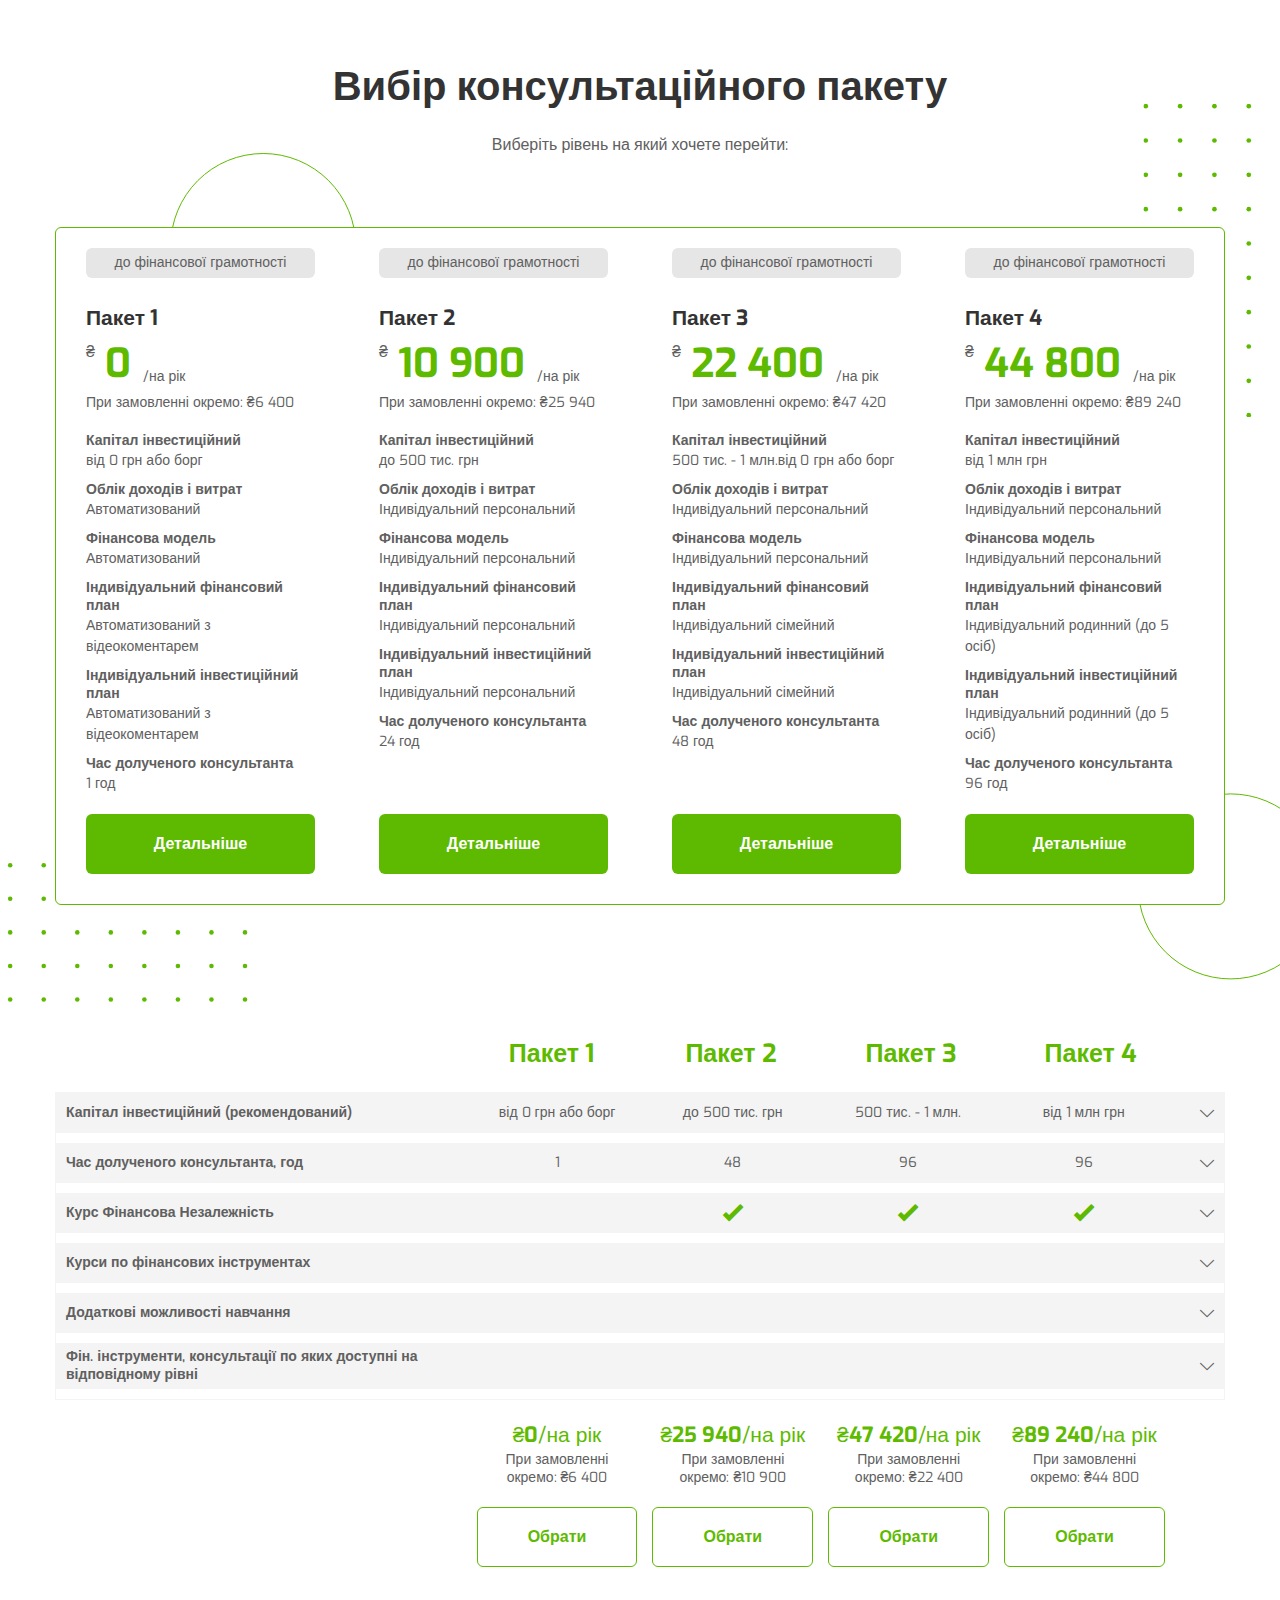
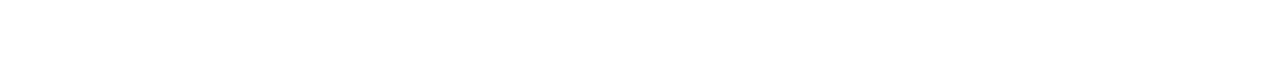
==== index.html @ e5b948e4 "Add files via upload" ====
<!DOCTYPE html>
<html lang="ru">

<head>
	<title>Вибір консультаційного пакету</title>
	<meta charset="UTF-8">
	<meta name="format-detection" content="telephone=no">
	<link rel="stylesheet" href="css/style.min.css?_v=20220518132621">
	<link rel="shortcut icon" href="favicon.ico">
	<!-- <meta name="robots" content="noindex, nofollow"> -->
	<meta name="viewport" content="width=device-width, initial-scale=1.0">
</head>

<body>
	<div class="wrapper">
		<main class="page">
			<section class="packages">
				<div class="packages__container">
					<div class="packages__heading">
						<h1 class="packages__title">Вибір консультаційного пакету</h1>
						<div class="packages__subtitle">Виберіть рівень на який хочете перейти:</div>
					</div>
					<span class="packages__decor-1"></span>
					<span class="packages__decor-4"></span>
					<div class="packages__body">
						<div class="packages__swiper">
							<div class="packages__item item-packages">
								<div class="item-packages__body">
									<div class="item-packages__lead">до фінансової грамотності</div>
									<div class="item-packages__number">Пакет 1</div>
									<div class="item-packages__price"><span>0</span>/на рік</div>
									<div class="item-packages__tagline">При замовленні окремо: ₴6 400</div>
									<div class="item-packages__desc">
										<div class="item-packages__block">
											<div class="item-packages__caption">Капітал інвестиційний</div>
											<div class="item-packages__label">від 0 грн або борг</div>
										</div>
										<div class="item-packages__block">
											<div class="item-packages__caption">Облік доходів і витрат</div>
											<div class="item-packages__label">Автоматизований</div>
										</div>
										<div class="item-packages__block">
											<div class="item-packages__caption">Фінансова модель</div>
											<div class="item-packages__label">Автоматизований</div>
										</div>
										<div class="item-packages__block">
											<div class="item-packages__caption">Індивідуальний фінансовий план</div>
											<div class="item-packages__label">Автоматизований з відеокоментарем</div>
										</div>
										<div class="item-packages__block">
											<div class="item-packages__caption">Індивідуальний інвестиційний план</div>
											<div class="item-packages__label">Автоматизований з відеокоментарем</div>
										</div>
										<div class="item-packages__block">
											<div class="item-packages__caption">Час долученого консультанта</div>
											<div class="item-packages__label">1 год</div>
										</div>
									</div>
									<a href="#" class="item-packages__more button">Детальніше</a>
								</div>
							</div>
							<div class="packages__item item-packages">
								<div class="item-packages__body">
									<div class="item-packages__lead">до фінансової грамотності</div>
									<div class="item-packages__number">Пакет 2</div>
									<div class="item-packages__price"><span>10 900</span>/на рік</div>
									<div class="item-packages__tagline">При замовленні окремо: ₴25 940</div>
									<div class="item-packages__desc">
										<div class="item-packages__block">
											<div class="item-packages__caption">Капітал інвестиційний</div>
											<div class="item-packages__label">до 500 тис. грн</div>
										</div>
										<div class="item-packages__block">
											<div class="item-packages__caption">Облік доходів і витрат</div>
											<div class="item-packages__label">Індивідуальний персональний</div>
										</div>
										<div class="item-packages__block">
											<div class="item-packages__caption">Фінансова модель</div>
											<div class="item-packages__label">Індивідуальний персональний</div>
										</div>
										<div class="item-packages__block">
											<div class="item-packages__caption">Індивідуальний фінансовий план</div>
											<div class="item-packages__label">Індивідуальний персональний</div>
										</div>
										<div class="item-packages__block">
											<div class="item-packages__caption">Індивідуальний інвестиційний план</div>
											<div class="item-packages__label">Індивідуальний персональний</div>
										</div>
										<div class="item-packages__block">
											<div class="item-packages__caption">Час долученого консультанта</div>
											<div class="item-packages__label">24 год</div>
										</div>
									</div>
									<a href="#" class="item-packages__more button">Детальніше</a>
								</div>
							</div>
							<div class="packages__item item-packages">
								<div class="item-packages__body">
									<div class="item-packages__lead">до фінансової грамотності</div>
									<div class="item-packages__number">Пакет 3</div>
									<div class="item-packages__price"><span>22 400</span>/на рік</div>
									<div class="item-packages__tagline">При замовленні окремо: ₴47 420</div>
									<div class="item-packages__desc">
										<div class="item-packages__block">
											<div class="item-packages__caption">Капітал інвестиційний</div>
											<div class="item-packages__label">500 тис. - 1 млн.від 0 грн або борг</div>
										</div>
										<div class="item-packages__block">
											<div class="item-packages__caption">Облік доходів і витрат</div>
											<div class="item-packages__label">Індивідуальний персональний</div>
										</div>
										<div class="item-packages__block">
											<div class="item-packages__caption">Фінансова модель</div>
											<div class="item-packages__label">Індивідуальний персональний</div>
										</div>
										<div class="item-packages__block">
											<div class="item-packages__caption">Індивідуальний фінансовий план</div>
											<div class="item-packages__label">Індивідуальний сімейний</div>
										</div>
										<div class="item-packages__block">
											<div class="item-packages__caption">Індивідуальний інвестиційний план</div>
											<div class="item-packages__label">Індивідуальний сімейний</div>
										</div>
										<div class="item-packages__block">
											<div class="item-packages__caption">Час долученого консультанта</div>
											<div class="item-packages__label">48 год</div>
										</div>
									</div>
									<a href="#" class="item-packages__more button">Детальніше</a>
								</div>
							</div>
							<div class="packages__item item-packages">
								<div class="item-packages__body">
									<div class="item-packages__lead">до фінансової грамотності</div>
									<div class="item-packages__number">Пакет 4</div>
									<div class="item-packages__price"><span>44 800</span>/на рік</div>
									<div class="item-packages__tagline">При замовленні окремо: ₴89 240</div>
									<div class="item-packages__desc">
										<div class="item-packages__block">
											<div class="item-packages__caption">Капітал інвестиційний</div>
											<div class="item-packages__label">від 1 млн грн</div>
										</div>
										<div class="item-packages__block">
											<div class="item-packages__caption">Облік доходів і витрат</div>
											<div class="item-packages__label">Індивідуальний персональний</div>
										</div>
										<div class="item-packages__block">
											<div class="item-packages__caption">Фінансова модель</div>
											<div class="item-packages__label">Індивідуальний персональний</div>
										</div>
										<div class="item-packages__block">
											<div class="item-packages__caption">Індивідуальний фінансовий план</div>
											<div class="item-packages__label">Індивідуальний родинний
												(до 5 осіб)</div>
										</div>
										<div class="item-packages__block">
											<div class="item-packages__caption">Індивідуальний інвестиційний план</div>
											<div class="item-packages__label">Індивідуальний родинний
												(до 5 осіб)</div>
										</div>
										<div class="item-packages__block">
											<div class="item-packages__caption">Час долученого консультанта</div>
											<div class="item-packages__label">96 год</div>
										</div>
									</div>
									<a href="#" class="item-packages__more button">Детальніше</a>
								</div>
							</div>
						</div>
					</div>
					<span class="packages__decor-2"></span>
					<span class="packages__decor-3"></span>
					<div class="packages__pagination"></div>
				</div>
			</section>
			<div class="characteristic characteristic-desktop">
				<div class="characteristic__container">
					<div class="characteristic__nav">
						<div class="characteristic__block"></div>
						<button type="button" class="characteristic__btn">Пакет 1</button>
						<button type="button" class="characteristic__btn">Пакет 2</button>
						<button type="button" class="characteristic__btn">Пакет 3</button>
						<button type="button" class="characteristic__btn">Пакет 4</button>
					</div>
					<div class="characteristic__body">
						<div data-spollers class="characteristic__spoller">
							<div data-spoller class="characteristic__heading heading-characteristic _icon-down">
								<div class="heading-characteristic__label">Капітал інвестиційний (рекомендований)</div>
								<div class="heading-characteristic__column">від 0 грн або борг</div>
								<div class="heading-characteristic__column">до 500 тис. грн</div>
								<div class="heading-characteristic__column">500 тис. - 1 млн.</div>
								<div class="heading-characteristic__column">від 1 млн грн</div>
							</div>
							<div class="characteristic__content content-characteristic">
								<div class="content-characteristic__caption">Плани, які ми пропишемо на цьому етапі</div>
								<div class="content-characteristic__row">
									<div class="content-characteristic__label">P&L Облік доходів і витрат</div>
									<div class="content-characteristic__column">Автоматизований</div>
									<div class="content-characteristic__column">Індивідуальний персональний</div>
									<div class="content-characteristic__column">Індивідуальний персональний</div>
									<div class="content-characteristic__column">Індивідуальний персональний</div>
								</div>
								<div class="content-characteristic__row">
									<div class="content-characteristic__label">ФМ Фінансова модель</div>
									<div class="content-characteristic__column">Автоматизований</div>
									<div class="content-characteristic__column">Індивідуальний персональний</div>
									<div class="content-characteristic__column">Індивідуальний персональний</div>
									<div class="content-characteristic__column">Індивідуальний персональний</div>
								</div>
								<div class="content-characteristic__row">
									<div class="content-characteristic__label">ІФП Індивідуальний фінансовий план</div>
									<div class="content-characteristic__column">Автоматизований з відеокоментарем</div>
									<div class="content-characteristic__column">Індивідуальний персональний</div>
									<div class="content-characteristic__column">Індивідуальний сімейний</div>
									<div class="content-characteristic__column">Індивідуальний родинний (до 5 осіб)</div>
								</div>
								<div class="content-characteristic__row">
									<div class="content-characteristic__label">ІІП Індивідуальний інвестиційний план</div>
									<div class="content-characteristic__column">Автоматизований з відеокоментарем</div>
									<div class="content-characteristic__column">Індивідуальний персональний</div>
									<div class="content-characteristic__column">Індивідуальний сімейний</div>
									<div class="content-characteristic__column">Індивідуальний родинний (до 5 осіб)</div>
								</div>
							</div>
						</div>
						<div data-spollers class="characteristic__spoller">
							<div data-spoller class="characteristic__heading heading-characteristic _icon-down">
								<div class="heading-characteristic__label">Час долученого консультанта, год</div>
								<div class="heading-characteristic__column">1</div>
								<div class="heading-characteristic__column">48</div>
								<div class="heading-characteristic__column">96</div>
								<div class="heading-characteristic__column">96</div>
							</div>
							<div class="characteristic__content content-characteristic">
								<div class="content-characteristic__caption">Навчання</div>
								<div class="content-characteristic__row">
									<div class="content-characteristic__label">МаніБот</div>
									<div class="content-characteristic__column _icon-check"></div>
									<div class="content-characteristic__column _icon-check"></div>
									<div class="content-characteristic__column _icon-check"></div>
									<div class="content-characteristic__column _icon-check"></div>
								</div>
								<div class="content-characteristic__row">
									<div class="content-characteristic__label">ІнвестБот</div>
									<div class="content-characteristic__column"></div>
									<div class="content-characteristic__column _icon-check"></div>
									<div class="content-characteristic__column _icon-check"></div>
									<div class="content-characteristic__column _icon-check"></div>
								</div>
							</div>
						</div>
						<div data-spollers class="characteristic__spoller">
							<div data-spoller class="characteristic__heading heading-characteristic _icon-down">
								<div class="heading-characteristic__label">Курс Фінансова Незалежність</div>
								<div class="heading-characteristic__column"></div>
								<div class="heading-characteristic__column _icon-check"></div>
								<div class="heading-characteristic__column _icon-check"></div>
								<div class="heading-characteristic__column _icon-check"></div>
							</div>
							<div class="characteristic__content content-characteristic">
								<div class="content-characteristic__row">
									<div class="content-characteristic__label">Фінансова грамотність</div>
									<div class="content-characteristic__column"></div>
									<div class="content-characteristic__column _icon-check"></div>
									<div class="content-characteristic__column _icon-check"></div>
									<div class="content-characteristic__column _icon-check"></div>
								</div>
								<div class="content-characteristic__row">
									<div class="content-characteristic__label">Фінансова порадність</div>
									<div class="content-characteristic__column"></div>
									<div class="content-characteristic__column _icon-check"></div>
									<div class="content-characteristic__column _icon-check"></div>
									<div class="content-characteristic__column _icon-check"></div>
								</div>
								<div class="content-characteristic__row">
									<div class="content-characteristic__label">Стартап на мільйон</div>
									<div class="content-characteristic__column"></div>
									<div class="content-characteristic__column _icon-check"></div>
									<div class="content-characteristic__column _icon-check"></div>
									<div class="content-characteristic__column _icon-check"></div>
								</div>
								<div class="content-characteristic__row">
									<div class="content-characteristic__label">Фінансові інструменти</div>
									<div class="content-characteristic__column"></div>
									<div class="content-characteristic__column _icon-check"></div>
									<div class="content-characteristic__column _icon-check"></div>
									<div class="content-characteristic__column _icon-check"></div>
								</div>
								<div class="content-characteristic__row">
									<div class="content-characteristic__label">Мистецтво інвестування</div>
									<div class="content-characteristic__column"></div>
									<div class="content-characteristic__column _icon-check"></div>
									<div class="content-characteristic__column _icon-check"></div>
									<div class="content-characteristic__column _icon-check"></div>
								</div>
								<div class="content-characteristic__row">
									<div class="content-characteristic__label">Тайм-менеджмент, як мистецтво</div>
									<div class="content-characteristic__column"></div>
									<div class="content-characteristic__column _icon-check"></div>
									<div class="content-characteristic__column _icon-check"></div>
									<div class="content-characteristic__column _icon-check"></div>
								</div>
								<div class="content-characteristic__row">
									<div class="content-characteristic__label">Емоції і відчуття, які заважають насолоджуватись
										життям</div>
									<div class="content-characteristic__column"></div>
									<div class="content-characteristic__column _icon-check"></div>
									<div class="content-characteristic__column _icon-check"></div>
									<div class="content-characteristic__column _icon-check"></div>
								</div>
								<div class="content-characteristic__row">
									<div class="content-characteristic__label">Ораторське мистецтво</div>
									<div class="content-characteristic__column"></div>
									<div class="content-characteristic__column _icon-check"></div>
									<div class="content-characteristic__column _icon-check"></div>
									<div class="content-characteristic__column _icon-check"></div>
								</div>
								<div class="content-characteristic__row">
									<div class="content-characteristic__label">Особистий бренд</div>
									<div class="content-characteristic__column"></div>
									<div class="content-characteristic__column _icon-check"></div>
									<div class="content-characteristic__column _icon-check"></div>
									<div class="content-characteristic__column _icon-check"></div>
								</div>
							</div>
						</div>
						<div data-spollers class="characteristic__spoller">
							<div data-spoller class="characteristic__heading heading-characteristic _icon-down">
								<div class="heading-characteristic__label">Курси по фінансових інструментах</div>
								<div class="heading-characteristic__column"></div>
								<div class="heading-characteristic__column"></div>
								<div class="heading-characteristic__column"></div>
								<div class="heading-characteristic__column"></div>
							</div>
							<div class="characteristic__content content-characteristic">
								<div class="content-characteristic__row">
									<div class="content-characteristic__label">онлайн курс Накопичувальне страхування</div>
									<div class="content-characteristic__column"></div>
									<div class="content-characteristic__column _icon-check"></div>
									<div class="content-characteristic__column _icon-check"></div>
									<div class="content-characteristic__column _icon-check"></div>
								</div>
								<div class="content-characteristic__row">
									<div class="content-characteristic__label">онлайн курс Криптовалюта</div>
									<div class="content-characteristic__column"></div>
									<div class="content-characteristic__column _icon-check"></div>
									<div class="content-characteristic__column _icon-check"></div>
									<div class="content-characteristic__column _icon-check"></div>
								</div>
								<div class="content-characteristic__row">
									<div class="content-characteristic__label">ІФП Індивідуальний фінансовий планонлайн курс по
										ОВДП</div>
									<div class="content-characteristic__column"></div>
									<div class="content-characteristic__column _icon-check"></div>
									<div class="content-characteristic__column _icon-check"></div>
									<div class="content-characteristic__column _icon-check"></div>
								</div>
								<div class="content-characteristic__row">
									<div class="content-characteristic__label">онлайн курс по недержавній пенсії</div>
									<div class="content-characteristic__column"></div>
									<div class="content-characteristic__column _icon-check"></div>
									<div class="content-characteristic__column _icon-check"></div>
									<div class="content-characteristic__column _icon-check"></div>
								</div>
								<div class="content-characteristic__row">
									<div class="content-characteristic__label">онлайн курс по ринку акцій, ETF і IPO</div>
									<div class="content-characteristic__column"></div>
									<div class="content-characteristic__column"></div>
									<div class="content-characteristic__column _icon-check"></div>
									<div class="content-characteristic__column _icon-check"></div>
								</div>
							</div>
						</div>
						<div data-spollers class="characteristic__spoller">
							<div data-spoller class="characteristic__heading heading-characteristic _icon-down">
								<div class="heading-characteristic__label">Додаткові можливості навчання</div>
								<div class="heading-characteristic__column"></div>
								<div class="heading-characteristic__column"></div>
								<div class="heading-characteristic__column"></div>
								<div class="heading-characteristic__column"></div>
							</div>
							<div class="characteristic__content content-characteristic">
								<div class="content-characteristic__row">
									<div class="content-characteristic__label">Електронні книги по фінансовій грамотності</div>
									<div class="content-characteristic__column"></div>
									<div class="content-characteristic__column _icon-check"></div>
									<div class="content-characteristic__column _icon-check"></div>
									<div class="content-characteristic__column _icon-check"></div>
								</div>
								<div class="content-characteristic__row">
									<div class="content-characteristic__label">Електронний щоденник по Фінансовій грамотності
									</div>
									<div class="content-characteristic__column"></div>
									<div class="content-characteristic__column _icon-check"></div>
									<div class="content-characteristic__column _icon-check"></div>
									<div class="content-characteristic__column _icon-check"></div>
								</div>
								<div class="content-characteristic__row">
									<div class="content-characteristic__label">Клуб мільйонерів, місяців участі</div>
									<div class="content-characteristic__column"></div>
									<div class="content-characteristic__column">2</div>
									<div class="content-characteristic__column">6</div>
									<div class="content-characteristic__column">12</div>
								</div>
							</div>
						</div>
						<div data-spollers class="characteristic__spoller">
							<div data-spoller class="characteristic__heading heading-characteristic _icon-down">
								<div class="heading-characteristic__label">Фін. інструменти, консультації по яких доступні на
									відповідному рівні</div>
								<div class="heading-characteristic__column"></div>
								<div class="heading-characteristic__column"></div>
								<div class="heading-characteristic__column"></div>
								<div class="heading-characteristic__column"></div>
							</div>
							<div class="characteristic__content content-characteristic">
								<div class="content-characteristic__row">
									<div class="content-characteristic__label">Накопичувальне страхування</div>
									<div class="content-characteristic__column _icon-check"></div>
									<div class="content-characteristic__column _icon-check"></div>
									<div class="content-characteristic__column _icon-check"></div>
									<div class="content-characteristic__column _icon-check"></div>
								</div>
								<div class="content-characteristic__row">
									<div class="content-characteristic__label">Недержавні пенсійні фонди</div>
									<div class="content-characteristic__column _icon-check"></div>
									<div class="content-characteristic__column _icon-check"></div>
									<div class="content-characteristic__column _icon-check"></div>
									<div class="content-characteristic__column _icon-check"></div>
								</div>
								<div class="content-characteristic__row">
									<div class="content-characteristic__label">Облігації внутрішньої державної позики</div>
									<div class="content-characteristic__column _icon-check"></div>
									<div class="content-characteristic__column _icon-check"></div>
									<div class="content-characteristic__column _icon-check"></div>
									<div class="content-characteristic__column _icon-check"></div>
								</div>
								<div class="content-characteristic__row">
									<div class="content-characteristic__label">Акції компаній США</div>
									<div class="content-characteristic__column"></div>
									<div class="content-characteristic__column _icon-check"></div>
									<div class="content-characteristic__column _icon-check"></div>
									<div class="content-characteristic__column _icon-check"></div>
								</div>
								<div class="content-characteristic__row">
									<div class="content-characteristic__label">ETF</div>
									<div class="content-characteristic__column"></div>
									<div class="content-characteristic__column _icon-check"></div>
									<div class="content-characteristic__column _icon-check"></div>
									<div class="content-characteristic__column _icon-check"></div>
								</div>
								<div class="content-characteristic__row">
									<div class="content-characteristic__label">IPO</div>
									<div class="content-characteristic__column"></div>
									<div class="content-characteristic__column _icon-check"></div>
									<div class="content-characteristic__column _icon-check"></div>
									<div class="content-characteristic__column _icon-check"></div>
								</div>
								<div class="content-characteristic__row">
									<div class="content-characteristic__label">Малий бізнес в Україні</div>
									<div class="content-characteristic__column"></div>
									<div class="content-characteristic__column _icon-check"></div>
									<div class="content-characteristic__column _icon-check"></div>
									<div class="content-characteristic__column _icon-check"></div>
								</div>
								<div class="content-characteristic__row">
									<div class="content-characteristic__label">Криптовалюта</div>
									<div class="content-characteristic__column"></div>
									<div class="content-characteristic__column _icon-check"></div>
									<div class="content-characteristic__column _icon-check"></div>
									<div class="content-characteristic__column _icon-check"></div>
								</div>
								<div class="content-characteristic__row">
									<div class="content-characteristic__label">Нерухомість</div>
									<div class="content-characteristic__column"></div>
									<div class="content-characteristic__column"></div>
									<div class="content-characteristic__column _icon-check"></div>
									<div class="content-characteristic__column _icon-check"></div>
								</div>
								<div class="content-characteristic__row">
									<div class="content-characteristic__label">Земля</div>
									<div class="content-characteristic__column"></div>
									<div class="content-characteristic__column"></div>
									<div class="content-characteristic__column _icon-check"></div>
									<div class="content-characteristic__column _icon-check"></div>
								</div>
								<div class="content-characteristic__row">
									<div class="content-characteristic__label">Оподаткування</div>
									<div class="content-characteristic__column"></div>
									<div class="content-characteristic__column"></div>
									<div class="content-characteristic__column"></div>
									<div class="content-characteristic__column _icon-check"></div>
								</div>
								<div class="content-characteristic__row">
									<div class="content-characteristic__label">Власний бізнес</div>
									<div class="content-characteristic__column"></div>
									<div class="content-characteristic__column"></div>
									<div class="content-characteristic__column"></div>
									<div class="content-characteristic__column _icon-check"></div>
								</div>
								<div class="content-characteristic__row">
									<div class="content-characteristic__label">Індивідуальні</div>
									<div class="content-characteristic__column"></div>
									<div class="content-characteristic__column"></div>
									<div class="content-characteristic__column"></div>
									<div class="content-characteristic__column _icon-check"></div>
								</div>
								<div class="content-characteristic__row">
									<div class="content-characteristic__label">Повернення можливої комісії по фінансових
										інструментах</div>
									<div class="content-characteristic__column"></div>
									<div class="content-characteristic__column"></div>
									<div class="content-characteristic__column _icon-check"></div>
									<div class="content-characteristic__column _icon-check"></div>
								</div>
							</div>
						</div>
					</div>
					<div class="characteristic__prices prices-characteristic">
						<div class="prices-characteristic__block"></div>
						<div class="prices-characteristic__item">
							<div class="prices-characteristic__price">₴<span>0</span>/на рік</div>
							<div class="prices-characteristic__label">При замовленні <br> окремо: ₴6 400</div>
							<a href="#" class="prices-characteristic__link button">Обрати</a>
						</div>
						<div class="prices-characteristic__item">
							<div class="prices-characteristic__price">₴<span>25 940</span>/на рік</div>
							<div class="prices-characteristic__label">При замовленні <br> окремо: ₴10 900</div>
							<a href="#" class="prices-characteristic__link button">Обрати</a>
						</div>
						<div class="prices-characteristic__item">
							<div class="prices-characteristic__price">₴<span>47 420</span>/на рік</div>
							<div class="prices-characteristic__label">При замовленні <br> окремо: ₴22 400</div>
							<a href="#" class="prices-characteristic__link button">Обрати</a>
						</div>
						<div class="prices-characteristic__item">
							<div class="prices-characteristic__price">₴<span>89 240</span>/на рік</div>
							<div class="prices-characteristic__label">При замовленні <br> окремо: ₴44 800</div>
							<a href="#" class="prices-characteristic__link button">Обрати</a>
						</div>
					</div>
				</div>
			</div>
			<div class="characteristic characteristic-mobile">
				<div data-tabs class="characteristic__container">
					<div data-tabs-titles class="characteristic__nav characteristic__nav-mobile">
						<button data-tabs-title type="button" class="characteristic__btn _tab-active">Пакет 1</button>
						<button data-tabs-title type="button" class="characteristic__btn">Пакет 2</button>
						<button data-tabs-title type="button" class="characteristic__btn">Пакет 3</button>
						<button data-tabs-title type="button" class="characteristic__btn">Пакет 4</button>
					</div>
					<div data-tabs-body class="characteristic__block">
						<div data-tabs-item class="characteristic__body">
							<div data-spollers class="characteristic__spoller">
								<div data-spoller class="characteristic__heading heading-characteristic  heading-characteristic-mobile _icon-down">
									<div class="heading-characteristic__label">Капітал інвестиційний (рекомендований)</div>
									<div class="heading-characteristic__column">від 0 грн або борг</div>
								</div>
								<div class="characteristic__content content-characteristic">
									<div class="content-characteristic__caption">Плани, які ми пропишемо на цьому етапі</div>
									<div class="content-characteristic__row content-characteristic__row-mobile">
										<div class="content-characteristic__label">P&L Облік доходів і витрат</div>
										<div class="content-characteristic__column">Автоматизований</div>
									</div>
									<div class="content-characteristic__row content-characteristic__row-mobile">
										<div class="content-characteristic__label">ФМ Фінансова модель</div>
										<div class="content-characteristic__column">Автоматизований</div>
									</div>
									<div class="content-characteristic__row content-characteristic__row-mobile">
										<div class="content-characteristic__label">ІФП Індивідуальний фінансовий план</div>
										<div class="content-characteristic__column">Автоматизований з відеокоментарем</div>
									</div>
									<div class="content-characteristic__row content-characteristic__row-mobile">
										<div class="content-characteristic__label">ІІП Індивідуальний інвестиційний план</div>
										<div class="content-characteristic__column">Автоматизований з відеокоментарем</div>
									</div>
								</div>
							</div>
							<div data-spollers class="characteristic__spoller">
								<div data-spoller class="characteristic__heading heading-characteristic heading-characteristic-mobile _icon-down">
									<div class="heading-characteristic__label">Час долученого консультанта, год</div>
									<div class="heading-characteristic__column">1</div>
								</div>
								<div class="characteristic__content content-characteristic">
									<div class="content-characteristic__caption">Навчання</div>
									<div class="content-characteristic__row content-characteristic__row-mobile">
										<div class="content-characteristic__label">МаніБот</div>
										<div class="content-characteristic__column _icon-check"></div>
									</div>
									<div class="content-characteristic__row content-characteristic__row-mobile">
										<div class="content-characteristic__label">ІнвестБот</div>
										<div class="content-characteristic__column"></div>
									</div>
								</div>
							</div>
							<div data-spollers class="characteristic__spoller">
								<div data-spoller class="characteristic__heading heading-characteristic heading-characteristic-mobile _icon-down">
									<div class="heading-characteristic__label">Курс Фінансова Незалежність</div>
									<div class="heading-characteristic__column"></div>
								</div>
								<div class="characteristic__content content-characteristic">
									<div class="content-characteristic__row content-characteristic__row-mobile">
										<div class="content-characteristic__label">Фінансова грамотність</div>
										<div class="content-characteristic__column"></div>
									</div>
									<div class="content-characteristic__row content-characteristic__row-mobile">
										<div class="content-characteristic__label">Фінансова порадність</div>
										<div class="content-characteristic__column"></div>
									</div>
									<div class="content-characteristic__row content-characteristic__row-mobile">
										<div class="content-characteristic__label">Стартап на мільйон</div>
										<div class="content-characteristic__column"></div>
									</div>
									<div class="content-characteristic__row content-characteristic__row-mobile">
										<div class="content-characteristic__label">Фінансові інструменти</div>
										<div class="content-characteristic__column"></div>
									</div>
									<div class="content-characteristic__row content-characteristic__row-mobile">
										<div class="content-characteristic__label">Мистецтво інвестування</div>
										<div class="content-characteristic__column"></div>
									</div>
									<div class="content-characteristic__row content-characteristic__row-mobile">
										<div class="content-characteristic__label">Тайм-менеджмент, як мистецтво</div>
										<div class="content-characteristic__column"></div>
									</div>
									<div class="content-characteristic__row content-characteristic__row-mobile">
										<div class="content-characteristic__label">Емоції і відчуття, які заважають
											насолоджуватись життям</div>
										<div class="content-characteristic__column"></div>
									</div>
									<div class="content-characteristic__row content-characteristic__row-mobile">
										<div class="content-characteristic__label">Ораторське мистецтво</div>
										<div class="content-characteristic__column"></div>
									</div>
									<div class="content-characteristic__row content-characteristic__row-mobile">
										<div class="content-characteristic__label">Особистий бренд</div>
										<div class="content-characteristic__column"></div>
									</div>
								</div>
							</div>
							<div data-spollers class="characteristic__spoller">
								<div data-spoller class="characteristic__heading heading-characteristic heading-characteristic-mobile _icon-down">
									<div class="heading-characteristic__label">Курси по фінансових інструментах</div>
									<div class="heading-characteristic__column"></div>
								</div>
								<div class="characteristic__content content-characteristic">
									<div class="content-characteristic__row content-characteristic__row-mobile">
										<div class="content-characteristic__label">онлайн курс Накопичувальне страхування</div>
										<div class="content-characteristic__column"></div>
									</div>
									<div class="content-characteristic__row content-characteristic__row-mobile">
										<div class="content-characteristic__label">онлайн курс Криптовалюта</div>
										<div class="content-characteristic__column"></div>
									</div>
									<div class="content-characteristic__row content-characteristic__row-mobile">
										<div class="content-characteristic__label">ІФП Індивідуальний фінансовий планонлайн курс
											по ОВДП</div>
										<div class="content-characteristic__column"></div>
									</div>
									<div class="content-characteristic__row content-characteristic__row-mobile">
										<div class="content-characteristic__label">онлайн курс по недержавній пенсії</div>
										<div class="content-characteristic__column"></div>
									</div>
									<div class="content-characteristic__row content-characteristic__row-mobile">
										<div class="content-characteristic__label">онлайн курс по ринку акцій, ETF і IPO</div>
										<div class="content-characteristic__column"></div>
									</div>
								</div>
							</div>
							<div data-spollers class="characteristic__spoller">
								<div data-spoller class="characteristic__heading heading-characteristic heading-characteristic-mobile _icon-down">
									<div class="heading-characteristic__label">Додаткові можливості навчання</div>
									<div class="heading-characteristic__column"></div>
								</div>
								<div class="characteristic__content content-characteristic">
									<div class="content-characteristic__row content-characteristic__row-mobile">
										<div class="content-characteristic__label">Електронні книги по фінансовій грамотності
										</div>
										<div class="content-characteristic__column"></div>
									</div>
									<div class="content-characteristic__row content-characteristic__row-mobile">
										<div class="content-characteristic__label">Електронний щоденник по Фінансовій грамотності
										</div>
										<div class="content-characteristic__column"></div>
									</div>
									<div class="content-characteristic__row content-characteristic__row-mobile">
										<div class="content-characteristic__label">Клуб мільйонерів, місяців участі</div>
										<div class="content-characteristic__column"></div>
									</div>
								</div>
							</div>
							<div data-spollers class="characteristic__spoller">
								<div data-spoller class="characteristic__heading heading-characteristic heading-characteristic-mobile _icon-down">
									<div class="heading-characteristic__label">Фін. інструменти, консультації по яких доступні на
										відповідному рівні</div>
									<div class="heading-characteristic__column"></div>
								</div>
								<div class="characteristic__content content-characteristic">
									<div class="content-characteristic__row content-characteristic__row-mobile">
										<div class="content-characteristic__label">Накопичувальне страхування</div>
										<div class="content-characteristic__column _icon-check"></div>
									</div>
									<div class="content-characteristic__row content-characteristic__row-mobile">
										<div class="content-characteristic__label">Недержавні пенсійні фонди</div>
										<div class="content-characteristic__column _icon-check"></div>
									</div>
									<div class="content-characteristic__row content-characteristic__row-mobile">
										<div class="content-characteristic__label">Облігації внутрішньої державної позики</div>
										<div class="content-characteristic__column _icon-check"></div>
									</div>
									<div class="content-characteristic__row content-characteristic__row-mobile">
										<div class="content-characteristic__label">Акції компаній США</div>
										<div class="content-characteristic__column"></div>
									</div>
									<div class="content-characteristic__row content-characteristic__row-mobile">
										<div class="content-characteristic__label">ETF</div>
										<div class="content-characteristic__column"></div>
									</div>
									<div class="content-characteristic__row content-characteristic__row-mobile">
										<div class="content-characteristic__label">IPO</div>
										<div class="content-characteristic__column"></div>
									</div>
									<div class="content-characteristic__row content-characteristic__row-mobile">
										<div class="content-characteristic__label">Малий бізнес в Україні</div>
										<div class="content-characteristic__column"></div>
									</div>
									<div class="content-characteristic__row content-characteristic__row-mobile">
										<div class="content-characteristic__label">Криптовалюта</div>
										<div class="content-characteristic__column"></div>
									</div>
									<div class="content-characteristic__row content-characteristic__row-mobile">
										<div class="content-characteristic__label">Нерухомість</div>
										<div class="content-characteristic__column"></div>
									</div>
									<div class="content-characteristic__row content-characteristic__row-mobile">
										<div class="content-characteristic__label">Земля</div>
										<div class="content-characteristic__column"></div>
									</div>
									<div class="content-characteristic__row content-characteristic__row-mobile">
										<div class="content-characteristic__label">Оподаткування</div>
										<div class="content-characteristic__column"></div>
									</div>
									<div class="content-characteristic__row content-characteristic__row-mobile">
										<div class="content-characteristic__label">Власний бізнес</div>
										<div class="content-characteristic__column"></div>
									</div>
									<div class="content-characteristic__row content-characteristic__row-mobile">
										<div class="content-characteristic__label">Індивідуальні</div>
										<div class="content-characteristic__column"></div>
									</div>
									<div class="content-characteristic__row content-characteristic__row-mobile">
										<div class="content-characteristic__label">Повернення можливої комісії по фінансових
											інструментах</div>
										<div class="content-characteristic__column"></div>

									</div>
								</div>
							</div>
						</div>
						<div data-tabs-item class="characteristic__body">
							<div data-spollers class="characteristic__spoller">
								<div data-spoller class="characteristic__heading heading-characteristic heading-characteristic-mobile _icon-down">
									<div class="heading-characteristic__label">Капітал інвестиційний (рекомендований)</div>
									<div class="heading-characteristic__column">до 500 тис. грн</div>
								</div>
								<div class="characteristic__content content-characteristic">
									<div class="content-characteristic__caption">Плани, які ми пропишемо на цьому етапі</div>
									<div class="content-characteristic__row content-characteristic__row-mobile">
										<div class="content-characteristic__label">P&L Облік доходів і витрат</div>
										<div class="content-characteristic__column">Індивідуальний персональний</div>
									</div>
									<div class="content-characteristic__row content-characteristic__row-mobile">
										<div class="content-characteristic__label">ФМ Фінансова модель</div>
										<div class="content-characteristic__column">Індивідуальний персональний</div>
									</div>
									<div class="content-characteristic__row content-characteristic__row-mobile">
										<div class="content-characteristic__label">ІФП Індивідуальний фінансовий план</div>
										<div class="content-characteristic__column">Індивідуальний персональний</div>
									</div>
									<div class="content-characteristic__row content-characteristic__row-mobile">
										<div class="content-characteristic__label">ІІП Індивідуальний інвестиційний план</div>
										<div class="content-characteristic__column">Індивідуальний персональний</div>
									</div>
								</div>
							</div>
							<div data-spollers class="characteristic__spoller">
								<div data-spoller class="characteristic__heading heading-characteristic  heading-characteristic-mobile _icon-down">
									<div class="heading-characteristic__label">Час долученого консультанта, год</div>
									<div class="heading-characteristic__column">48</div>
								</div>
								<div class="characteristic__content content-characteristic">
									<div class="content-characteristic__caption">Навчання</div>
									<div class="content-characteristic__row content-characteristic__row-mobile">
										<div class="content-characteristic__label">МаніБот</div>
										<div class="content-characteristic__column _icon-check"></div>
									</div>
									<div class="content-characteristic__row content-characteristic__row-mobile">
										<div class="content-characteristic__label">ІнвестБот</div>
										<div class="content-characteristic__column _icon-check"></div>
									</div>
								</div>
							</div>
							<div data-spollers class="characteristic__spoller">
								<div data-spoller class="characteristic__heading heading-characteristic heading-characteristic-mobile _icon-down">
									<div class="heading-characteristic__label">Курс Фінансова Незалежність</div>
									<div class="heading-characteristic__column _icon-check"></div>
								</div>
								<div class="characteristic__content content-characteristic">
									<div class="content-characteristic__row content-characteristic__row-mobile">
										<div class="content-characteristic__label">Фінансова грамотність</div>
										<div class="content-characteristic__column _icon-check"></div>
									</div>
									<div class="content-characteristic__row content-characteristic__row-mobile">
										<div class="content-characteristic__label">Фінансова порадність</div>
										<div class="content-characteristic__column _icon-check"></div>
									</div>
									<div class="content-characteristic__row content-characteristic__row-mobile">
										<div class="content-characteristic__label">Стартап на мільйон</div>
										<div class="content-characteristic__column _icon-check"></div>
									</div>
									<div class="content-characteristic__row content-characteristic__row-mobile">
										<div class="content-characteristic__label">Фінансові інструменти</div>
										<div class="content-characteristic__column _icon-check"></div>
									</div>
									<div class="content-characteristic__row content-characteristic__row-mobile">
										<div class="content-characteristic__label">Мистецтво інвестування</div>
										<div class="content-characteristic__column _icon-check"></div>
									</div>
									<div class="content-characteristic__row content-characteristic__row-mobile">
										<div class="content-characteristic__label">Тайм-менеджмент, як мистецтво</div>
										<div class="content-characteristic__column _icon-check"></div>
									</div>
									<div class="content-characteristic__row content-characteristic__row-mobile">
										<div class="content-characteristic__label">Емоції і відчуття, які заважають
											насолоджуватись
											життям</div>
										<div class="content-characteristic__column _icon-check"></div>
									</div>
									<div class="content-characteristic__row content-characteristic__row-mobile">
										<div class="content-characteristic__label">Ораторське мистецтво</div>
										<div class="content-characteristic__column _icon-check"></div>
									</div>
									<div class="content-characteristic__row content-characteristic__row-mobile">
										<div class="content-characteristic__label">Особистий бренд</div>
										<div class="content-characteristic__column _icon-check"></div>
									</div>
								</div>
							</div>
							<div data-spollers class="characteristic__spoller">
								<div data-spoller class="characteristic__heading heading-characteristic heading-characteristic-mobile _icon-down">
									<div class="heading-characteristic__label">Курси по фінансових інструментах</div>
									<div class="heading-characteristic__column"></div>
								</div>
								<div class="characteristic__content content-characteristic">
									<div class="content-characteristic__row content-characteristic__row-mobile">
										<div class="content-characteristic__label">онлайн курс Накопичувальне страхування</div>
										<div class="content-characteristic__column _icon-check"></div>
									</div>
									<div class="content-characteristic__row content-characteristic__row-mobile">
										<div class="content-characteristic__label">онлайн курс Криптовалюта</div>
										<div class="content-characteristic__column _icon-check"></div>
									</div>
									<div class="content-characteristic__row content-characteristic__row-mobile">
										<div class="content-characteristic__label">ІФП Індивідуальний фінансовий планонлайн курс
											по
											ОВДП</div>
										<div class="content-characteristic__column _icon-check"></div>
									</div>
									<div class="content-characteristic__row content-characteristic__row-mobile">
										<div class="content-characteristic__label">онлайн курс по недержавній пенсії</div>
										<div class="content-characteristic__column _icon-check"></div>
									</div>
									<div class="content-characteristic__row content-characteristic__row-mobile">
										<div class="content-characteristic__label">онлайн курс по ринку акцій, ETF і IPO</div>
										<div class="content-characteristic__column"></div>
									</div>
								</div>
							</div>
							<div data-spollers class="characteristic__spoller">
								<div data-spoller class="characteristic__heading heading-characteristic heading-characteristic-mobile _icon-down">
									<div class="heading-characteristic__label">Додаткові можливості навчання</div>
									<div class="heading-characteristic__column"></div>
								</div>
								<div class="characteristic__content content-characteristic">
									<div class="content-characteristic__row content-characteristic__row-mobile">
										<div class="content-characteristic__label">Електронні книги по фінансовій грамотності
										</div>
										<div class="content-characteristic__column _icon-check"></div>
									</div>
									<div class="content-characteristic__row content-characteristic__row-mobile">
										<div class="content-characteristic__label">Електронний щоденник по Фінансовій грамотності
										</div>
										<div class="content-characteristic__column _icon-check"></div>
									</div>
									<div class="content-characteristic__row content-characteristic__row-mobile">
										<div class="content-characteristic__label">Клуб мільйонерів, місяців участі</div>
										<div class="content-characteristic__column">2</div>
									</div>
								</div>
							</div>
							<div data-spollers class="characteristic__spoller">
								<div data-spoller class="characteristic__heading heading-characteristic heading-characteristic-mobile _icon-down">
									<div class="heading-characteristic__label">Фін. інструменти, консультації по яких доступні на
										відповідному рівні</div>
									<div class="heading-characteristic__column"></div>
								</div>
								<div class="characteristic__content content-characteristic">
									<div class="content-characteristic__row content-characteristic__row-mobile">
										<div class="content-characteristic__label">Накопичувальне страхування</div>
										<div class="content-characteristic__column _icon-check"></div>
									</div>
									<div class="content-characteristic__row content-characteristic__row-mobile">
										<div class="content-characteristic__label">Недержавні пенсійні фонди</div>
										<div class="content-characteristic__column _icon-check"></div>
									</div>
									<div class="content-characteristic__row content-characteristic__row-mobile">
										<div class="content-characteristic__label">Облігації внутрішньої державної позики</div>
										<div class="content-characteristic__column _icon-check"></div>
									</div>
									<div class="content-characteristic__row content-characteristic__row-mobile">
										<div class="content-characteristic__label">Акції компаній США</div>
										<div class="content-characteristic__column _icon-check"></div>
									</div>
									<div class="content-characteristic__row content-characteristic__row-mobile">
										<div class="content-characteristic__label">ETF</div>
										<div class="content-characteristic__column _icon-check"></div>
									</div>
									<div class="content-characteristic__row content-characteristic__row-mobile">
										<div class="content-characteristic__label">IPO</div>
										<div class="content-characteristic__column _icon-check"></div>
									</div>
									<div class="content-characteristic__row content-characteristic__row-mobile">
										<div class="content-characteristic__label">Малий бізнес в Україні</div>
										<div class="content-characteristic__column _icon-check"></div>
									</div>
									<div class="content-characteristic__row content-characteristic__row-mobile">
										<div class="content-characteristic__label">Криптовалюта</div>
										<div class="content-characteristic__column _icon-check"></div>
									</div>
									<div class="content-characteristic__row content-characteristic__row-mobile">
										<div class="content-characteristic__label">Нерухомість</div>
										<div class="content-characteristic__column"></div>
									</div>
									<div class="content-characteristic__row content-characteristic__row-mobile">
										<div class="content-characteristic__label">Земля</div>
										<div class="content-characteristic__column"></div>
									</div>
									<div class="content-characteristic__row content-characteristic__row-mobile">
										<div class="content-characteristic__label">Оподаткування</div>
										<div class="content-characteristic__column"></div>
									</div>
									<div class="content-characteristic__row content-characteristic__row-mobile">
										<div class="content-characteristic__label">Власний бізнес</div>
										<div class="content-characteristic__column"></div>
									</div>
									<div class="content-characteristic__row content-characteristic__row-mobile">
										<div class="content-characteristic__label">Індивідуальні</div>
										<div class="content-characteristic__column"></div>
									</div>
									<div class="content-characteristic__row content-characteristic__row-mobile">
										<div class="content-characteristic__label">Повернення можливої комісії по фінансових
											інструментах</div>
										<div class="content-characteristic__column"></div>
									</div>
								</div>
							</div>
						</div>
						<div data-tabs-item class="characteristic__body">
							<div data-spollers class="characteristic__spoller">
								<div data-spoller class="characteristic__heading heading-characteristic heading-characteristic-mobile _icon-down">
									<div class="heading-characteristic__label">Капітал інвестиційний (рекомендований)</div>
									<div class="heading-characteristic__column">500 тис. - 1 млн.</div>
								</div>
								<div class="characteristic__content content-characteristic">
									<div class="content-characteristic__caption">Плани, які ми пропишемо на цьому етапі</div>
									<div class="content-characteristic__row content-characteristic__row-mobile">
										<div class="content-characteristic__label">P&L Облік доходів і витрат</div>
										<div class="content-characteristic__column">Індивідуальний персональний</div>
									</div>
									<div class="content-characteristic__row content-characteristic__row-mobile">
										<div class="content-characteristic__label">ФМ Фінансова модель</div>
										<div class="content-characteristic__column">Індивідуальний персональний</div>
									</div>
									<div class="content-characteristic__row content-characteristic__row-mobile">
										<div class="content-characteristic__label">ІФП Індивідуальний фінансовий план</div>
										<div class="content-characteristic__column">Індивідуальний сімейний</div>
									</div>
									<div class="content-characteristic__row content-characteristic__row-mobile">
										<div class="content-characteristic__label">ІІП Індивідуальний інвестиційний план</div>
										<div class="content-characteristic__column">Індивідуальний сімейний</div>
									</div>
								</div>
							</div>
							<div data-spollers class="characteristic__spoller">
								<div data-spoller class="characteristic__heading heading-characteristic heading-characteristic-mobile _icon-down">
									<div class="heading-characteristic__label">Час долученого консультанта, год</div>
									<div class="heading-characteristic__column">96</div>
								</div>
								<div class="characteristic__content content-characteristic">
									<div class="content-characteristic__caption">Навчання</div>
									<div class="content-characteristic__row content-characteristic__row-mobile">
										<div class="content-characteristic__label">МаніБот</div>
										<div class="content-characteristic__column _icon-check"></div>
									</div>
									<div class="content-characteristic__row content-characteristic__row-mobile">
										<div class="content-characteristic__label">ІнвестБот</div>
										<div class="content-characteristic__column _icon-check"></div>
									</div>
								</div>
							</div>
							<div data-spollers class="characteristic__spoller">
								<div data-spoller class="characteristic__heading heading-characteristic heading-characteristic-mobile _icon-down">
									<div class="heading-characteristic__label">Курс Фінансова Незалежність</div>
									<div class="heading-characteristic__column _icon-check"></div>
								</div>
								<div class="characteristic__content content-characteristic">
									<div class="content-characteristic__row content-characteristic__row-mobile">
										<div class="content-characteristic__label">Фінансова грамотність</div>
										<div class="content-characteristic__column _icon-check"></div>
									</div>
									<div class="content-characteristic__row content-characteristic__row-mobile">
										<div class="content-characteristic__label">Фінансова порадність</div>
										<div class="content-characteristic__column _icon-check"></div>
									</div>
									<div class="content-characteristic__row content-characteristic__row-mobile">
										<div class="content-characteristic__label">Стартап на мільйон</div>
										<div class="content-characteristic__column _icon-check"></div>
									</div>
									<div class="content-characteristic__row content-characteristic__row-mobile">
										<div class="content-characteristic__label">Фінансові інструменти</div>
										<div class="content-characteristic__column _icon-check"></div>
									</div>
									<div class="content-characteristic__row content-characteristic__row-mobile">
										<div class="content-characteristic__label">Мистецтво інвестування</div>
										<div class="content-characteristic__column _icon-check"></div>
									</div>
									<div class="content-characteristic__row content-characteristic__row-mobile">
										<div class="content-characteristic__label">Тайм-менеджмент, як мистецтво</div>
										<div class="content-characteristic__column _icon-check"></div>
									</div>
									<div class="content-characteristic__row content-characteristic__row-mobile">
										<div class="content-characteristic__label">Емоції і відчуття, які заважають
											насолоджуватись
											життям</div>
										<div class="content-characteristic__column _icon-check"></div>
									</div>
									<div class="content-characteristic__row content-characteristic__row-mobile">
										<div class="content-characteristic__label">Ораторське мистецтво</div>

										<div class="content-characteristic__column _icon-check"></div>
									</div>
									<div class="content-characteristic__row content-characteristic__row-mobile">
										<div class="content-characteristic__label">Особистий бренд</div>
										<div class="content-characteristic__column _icon-check"></div>
									</div>
								</div>
							</div>
							<div data-spollers class="characteristic__spoller">
								<div data-spoller class="characteristic__heading heading-characteristic heading-characteristic-mobile _icon-down">
									<div class="heading-characteristic__label">Курси по фінансових інструментах</div>
									<div class="heading-characteristic__column"></div>
								</div>
								<div class="characteristic__content content-characteristic">
									<div class="content-characteristic__row content-characteristic__row-mobile">
										<div class="content-characteristic__label">онлайн курс Накопичувальне страхування</div>
										<div class="content-characteristic__column _icon-check"></div>
									</div>
									<div class="content-characteristic__row content-characteristic__row-mobile">
										<div class="content-characteristic__label">онлайн курс Криптовалюта</div>
										<div class="content-characteristic__column _icon-check"></div>
									</div>
									<div class="content-characteristic__row content-characteristic__row-mobile">
										<div class="content-characteristic__label">ІФП Індивідуальний фінансовий планонлайн курс
											по
											ОВДП</div>
										<div class="content-characteristic__column _icon-check"></div>
									</div>
									<div class="content-characteristic__row content-characteristic__row-mobile">
										<div class="content-characteristic__label">онлайн курс по недержавній пенсії</div>
										<div class="content-characteristic__column _icon-check"></div>
									</div>
									<div class="content-characteristic__row content-characteristic__row-mobile">
										<div class="content-characteristic__label">онлайн курс по ринку акцій, ETF і IPO</div>
										<div class="content-characteristic__column _icon-check"></div>
									</div>
								</div>
							</div>
							<div data-spollers class="characteristic__spoller">
								<div data-spoller class="characteristic__heading heading-characteristic heading-characteristic-mobile  _icon-down">
									<div class="heading-characteristic__label">Додаткові можливості навчання</div>
									<div class="heading-characteristic__column"></div>
								</div>
								<div class="characteristic__content content-characteristic">
									<div class="content-characteristic__row content-characteristic__row-mobile">
										<div class="content-characteristic__label">Електронні книги по фінансовій грамотності
										</div>
										<div class="content-characteristic__column _icon-check"></div>
									</div>
									<div class="content-characteristic__row content-characteristic__row-mobile">
										<div class="content-characteristic__label">Електронний щоденник по Фінансовій грамотності
										</div>
										<div class="content-characteristic__column _icon-check"></div>
									</div>
									<div class="content-characteristic__row content-characteristic__row-mobile">
										<div class="content-characteristic__label">Клуб мільйонерів, місяців участі</div>
										<div class="content-characteristic__column">6</div>
									</div>
								</div>
							</div>
							<div data-spollers class="characteristic__spoller">
								<div data-spoller class="characteristic__heading heading-characteristic heading-characteristic-mobile _icon-down">
									<div class="heading-characteristic__label">Фін. інструменти, консультації по яких доступні на
										відповідному рівні</div>
									<div class="heading-characteristic__column"></div>
								</div>
								<div class="characteristic__content content-characteristic">
									<div class="content-characteristic__row content-characteristic__row-mobile">
										<div class="content-characteristic__label">Накопичувальне страхування</div>
										<div class="content-characteristic__column _icon-check"></div>
									</div>
									<div class="content-characteristic__row content-characteristic__row-mobile">
										<div class="content-characteristic__label">Недержавні пенсійні фонди</div>
										<div class="content-characteristic__column _icon-check"></div>
									</div>
									<div class="content-characteristic__row content-characteristic__row-mobile">
										<div class="content-characteristic__label">Облігації внутрішньої державної позики</div>
										<div class="content-characteristic__column _icon-check"></div>
									</div>
									<div class="content-characteristic__row content-characteristic__row-mobile">
										<div class="content-characteristic__label">Акції компаній США</div>
										<div class="content-characteristic__column _icon-check"></div>
									</div>
									<div class="content-characteristic__row content-characteristic__row-mobile">
										<div class="content-characteristic__label">ETF</div>
										<div class="content-characteristic__column _icon-check"></div>
									</div>
									<div class="content-characteristic__row content-characteristic__row-mobile">
										<div class="content-characteristic__label">IPO</div>
										<div class="content-characteristic__column _icon-check"></div>
									</div>
									<div class="content-characteristic__row content-characteristic__row-mobile">
										<div class="content-characteristic__label">Малий бізнес в Україні</div>
										<div class="content-characteristic__column _icon-check"></div>
									</div>
									<div class="content-characteristic__row content-characteristic__row-mobile">
										<div class="content-characteristic__label">Криптовалюта</div>
										<div class="content-characteristic__column _icon-check"></div>
									</div>
									<div class="content-characteristic__row content-characteristic__row-mobile">
										<div class="content-characteristic__label">Нерухомість</div>
										<div class="content-characteristic__column _icon-check"></div>
									</div>
									<div class="content-characteristic__row content-characteristic__row-mobile">
										<div class="content-characteristic__label">Земля</div>
										<div class="content-characteristic__column _icon-check"></div>
									</div>
									<div class="content-characteristic__row content-characteristic__row-mobile">
										<div class="content-characteristic__label">Оподаткування</div>
										<div class="content-characteristic__column"></div>
									</div>
									<div class="content-characteristic__row content-characteristic__row-mobile">
										<div class="content-characteristic__label">Власний бізнес</div>
										<div class="content-characteristic__column"></div>
									</div>
									<div class="content-characteristic__row content-characteristic__row-mobile">
										<div class="content-characteristic__label">Індивідуальні</div>
										<div class="content-characteristic__column"></div>
									</div>
									<div class="content-characteristic__row content-characteristic__row-mobile">
										<div class="content-characteristic__label">Повернення можливої комісії по фінансових
											інструментах</div>
										<div class="content-characteristic__column _icon-check"></div>
									</div>
								</div>
							</div>
						</div>
						<div data-tabs-item class="characteristic__body">
							<div data-spollers class="characteristic__spoller">
								<div data-spoller class="characteristic__heading heading-characteristic heading-characteristic-mobile _icon-down">
									<div class="heading-characteristic__label">Капітал інвестиційний (рекомендований)</div>
									<div class="heading-characteristic__column">від 1 млн грн</div>
								</div>
								<div class="characteristic__content content-characteristic">
									<div class="content-characteristic__caption">Плани, які ми пропишемо на цьому етапі</div>
									<div class="content-characteristic__row content-characteristic__row-mobile">
										<div class="content-characteristic__label">P&L Облік доходів і витрат</div>
										<div class="content-characteristic__column">Індивідуальний персональний</div>
									</div>
									<div class="content-characteristic__row content-characteristic__row-mobile">
										<div class="content-characteristic__label">ФМ Фінансова модель</div>
										<div class="content-characteristic__column">Індивідуальний персональний</div>
									</div>
									<div class="content-characteristic__row content-characteristic__row-mobile">
										<div class="content-characteristic__label">ІФП Індивідуальний фінансовий план</div>
										<div class="content-characteristic__column">Індивідуальний родинний (до 5 осіб)</div>
									</div>
									<div class="content-characteristic__row content-characteristic__row-mobile">
										<div class="content-characteristic__label">ІІП Індивідуальний інвестиційний план</div>
										<div class="content-characteristic__column">Індивідуальний родинний (до 5 осіб)</div>
									</div>
								</div>
							</div>
							<div data-spollers class="characteristic__spoller">
								<div data-spoller class="characteristic__heading heading-characteristic heading-characteristic-mobile _icon-down">
									<div class="heading-characteristic__label">Час долученого консультанта, год</div>
									<div class="heading-characteristic__column">96</div>
								</div>
								<div class="characteristic__content content-characteristic">
									<div class="content-characteristic__caption">Навчання</div>
									<div class="content-characteristic__row content-characteristic__row-mobile">
										<div class="content-characteristic__label">МаніБот</div>
										<div class="content-characteristic__column _icon-check"></div>
									</div>
									<div class="content-characteristic__row content-characteristic__row-mobile">
										<div class="content-characteristic__label">ІнвестБот</div>
										<div class="content-characteristic__column _icon-check"></div>
									</div>
								</div>
							</div>
							<div data-spollers class="characteristic__spoller">
								<div data-spoller class="characteristic__heading heading-characteristic heading-characteristic-mobile _icon-down">
									<div class="heading-characteristic__label">Курс Фінансова Незалежність</div>
									<div class="heading-characteristic__column _icon-check"></div>
								</div>
								<div class="characteristic__content content-characteristic">
									<div class="content-characteristic__row content-characteristic__row-mobile">
										<div class="content-characteristic__label">Фінансова грамотність</div>
										<div class="content-characteristic__column _icon-check"></div>
									</div>
									<div class="content-characteristic__row content-characteristic__row-mobile">
										<div class="content-characteristic__label">Фінансова порадність</div>
										<div class="content-characteristic__column _icon-check"></div>
									</div>
									<div class="content-characteristic__row content-characteristic__row-mobile">
										<div class="content-characteristic__label">Стартап на мільйон</div>
										<div class="content-characteristic__column _icon-check"></div>
									</div>
									<div class="content-characteristic__row content-characteristic__row-mobile">
										<div class="content-characteristic__label">Фінансові інструменти</div>
										<div class="content-characteristic__column _icon-check"></div>
									</div>
									<div class="content-characteristic__row content-characteristic__row-mobile">
										<div class="content-characteristic__label">Мистецтво інвестування</div>
										<div class="content-characteristic__column _icon-check"></div>
									</div>
									<div class="content-characteristic__row content-characteristic__row-mobile">
										<div class="content-characteristic__label">Тайм-менеджмент, як мистецтво</div>
										<div class="content-characteristic__column _icon-check"></div>
									</div>
									<div class="content-characteristic__row content-characteristic__row-mobile">
										<div class="content-characteristic__label">Емоції і відчуття, які заважають
											насолоджуватись
											життям</div>
										<div class="content-characteristic__column _icon-check"></div>
									</div>
									<div class="content-characteristic__row content-characteristic__row-mobile">
										<div class="content-characteristic__label">Ораторське мистецтво</div>
										<div class="content-characteristic__column _icon-check"></div>
									</div>
									<div class="content-characteristic__row content-characteristic__row-mobile">
										<div class="content-characteristic__label">Особистий бренд</div>
										<div class="content-characteristic__column _icon-check"></div>
									</div>
								</div>
							</div>
							<div data-spollers class="characteristic__spoller">
								<div data-spoller class="characteristic__heading heading-characteristic heading-characteristic-mobile _icon-down">
									<div class="heading-characteristic__label">Курси по фінансових інструментах</div>
									<div class="heading-characteristic__column"></div>
								</div>
								<div class="characteristic__content content-characteristic">
									<div class="content-characteristic__row content-characteristic__row-mobile">
										<div class="content-characteristic__label">онлайн курс Накопичувальне страхування</div>
										<div class="content-characteristic__column _icon-check"></div>
									</div>
									<div class="content-characteristic__row content-characteristic__row-mobile">
										<div class="content-characteristic__label">онлайн курс Криптовалюта</div>
										<div class="content-characteristic__column _icon-check"></div>
									</div>
									<div class="content-characteristic__row content-characteristic__row-mobile">
										<div class="content-characteristic__label">ІФП Індивідуальний фінансовий планонлайн
											курс по
											ОВДП</div>
										<div class="content-characteristic__column _icon-check"></div>
									</div>
									<div class="content-characteristic__row content-characteristic__row-mobile">
										<div class="content-characteristic__label">онлайн курс по недержавній пенсії</div>
										<div class="content-characteristic__column _icon-check"></div>
									</div>
									<div class="content-characteristic__row content-characteristic__row-mobile">
										<div class="content-characteristic__label">онлайн курс по ринку акцій, ETF і IPO</div>
										<div class="content-characteristic__column _icon-check"></div>
									</div>
								</div>
							</div>
							<div data-spollers class="characteristic__spoller">
								<div data-spoller class="characteristic__heading heading-characteristic heading-characteristic-mobile _icon-down">
									<div class="heading-characteristic__label">Додаткові можливості навчання</div>
									<div class="heading-characteristic__column"></div>
								</div>
								<div class="characteristic__content content-characteristic">
									<div class="content-characteristic__row content-characteristic__row-mobile">
										<div class="content-characteristic__label">Електронні книги по фінансовій грамотності
										</div>
										<div class="content-characteristic__column _icon-check"></div>
									</div>
									<div class="content-characteristic__row content-characteristic__row-mobile">
										<div class="content-characteristic__label">Електронний щоденник по Фінансовій
											грамотності
										</div>
										<div class="content-characteristic__column _icon-check"></div>
									</div>
									<div class="content-characteristic__row content-characteristic__row-mobile">
										<div class="content-characteristic__label">Клуб мільйонерів, місяців участі</div>
										<div class="content-characteristic__column">12</div>
									</div>
								</div>
							</div>
							<div data-spollers class="characteristic__spoller">
								<div data-spoller class="characteristic__heading heading-characteristic heading-characteristic-mobile _icon-down">
									<div class="heading-characteristic__label">Фін. інструменти, консультації по яких доступні
										на
										відповідному рівні</div>
									<div class="heading-characteristic__column"></div>
								</div>
								<div class="characteristic__content content-characteristic">
									<div class="content-characteristic__row content-characteristic__row-mobile">
										<div class="content-characteristic__label">Накопичувальне страхування</div>
										<div class="content-characteristic__column _icon-check"></div>
									</div>
									<div class="content-characteristic__row content-characteristic__row-mobile">
										<div class="content-characteristic__label">Недержавні пенсійні фонди</div>
										<div class="content-characteristic__column _icon-check"></div>
									</div>
									<div class="content-characteristic__row content-characteristic__row-mobile">
										<div class="content-characteristic__label">Облігації внутрішньої державної позики</div>
										<div class="content-characteristic__column _icon-check"></div>
									</div>
									<div class="content-characteristic__row content-characteristic__row-mobile">
										<div class="content-characteristic__label">Акції компаній США</div>
										<div class="content-characteristic__column _icon-check"></div>
									</div>
									<div class="content-characteristic__row content-characteristic__row-mobile">
										<div class="content-characteristic__label">ETF</div>
										<div class="content-characteristic__column _icon-check"></div>
									</div>
									<div class="content-characteristic__row content-characteristic__row-mobile">
										<div class="content-characteristic__label">IPO</div>
										<div class="content-characteristic__column _icon-check"></div>
									</div>
									<div class="content-characteristic__row content-characteristic__row-mobile">
										<div class="content-characteristic__label">Малий бізнес в Україні</div>
										<div class="content-characteristic__column _icon-check"></div>
									</div>
									<div class="content-characteristic__row content-characteristic__row-mobile">
										<div class="content-characteristic__label">Криптовалюта</div>
										<div class="content-characteristic__column _icon-check"></div>
									</div>
									<div class="content-characteristic__row content-characteristic__row-mobile">
										<div class="content-characteristic__label">Нерухомість</div>
										<div class="content-characteristic__column _icon-check"></div>
									</div>
									<div class="content-characteristic__row content-characteristic__row-mobile">
										<div class="content-characteristic__label">Земля</div>
										<div class="content-characteristic__column _icon-check"></div>
									</div>
									<div class="content-characteristic__row content-characteristic__row-mobile">
										<div class="content-characteristic__label">Оподаткування</div>
										<div class="content-characteristic__column _icon-check"></div>
									</div>
									<div class="content-characteristic__row content-characteristic__row-mobile">
										<div class="content-characteristic__label">Власний бізнес</div>
										<div class="content-characteristic__column _icon-check"></div>
									</div>
									<div class="content-characteristic__row content-characteristic__row-mobile">
										<div class="content-characteristic__label">Індивідуальні</div>
										<div class="content-characteristic__column _icon-check"></div>
									</div>
									<div class="content-characteristic__row content-characteristic__row-mobile">
										<div class="content-characteristic__label">Повернення можливої комісії по фінансових
											інструментах</div>
										<div class="content-characteristic__column _icon-check"></div>
									</div>
								</div>
							</div>
						</div>
					</div>
					<div class="characteristic__prices prices-characteristic">
						<div class="prices-characteristic__item">
							<div class="prices-characteristic__price">₴<span>0</span>/на рік</div>
							<div class="prices-characteristic__label">При замовленні <br> окремо: ₴6 400</div>
							<a href="#" class="prices-characteristic__link button">Обрати</a>
						</div>
						<div class="prices-characteristic__item">
							<div class="prices-characteristic__price">₴<span>25 940</span>/на рік</div>
							<div class="prices-characteristic__label">При замовленні <br> окремо: ₴10 900</div>
							<a href="#" class="prices-characteristic__link button">Обрати</a>
						</div>
						<div class="prices-characteristic__item">
							<div class="prices-characteristic__price">₴<span>47 420</span>/на рік</div>
							<div class="prices-characteristic__label">При замовленні <br> окремо: ₴22 400</div>
							<a href="#" class="prices-characteristic__link button">Обрати</a>
						</div>
						<div class="prices-characteristic__item">
							<div class="prices-characteristic__price">₴<span>89 240</span>/на рік</div>
							<div class="prices-characteristic__label">При замовленні <br> окремо: ₴44 800</div>
							<a href="#" class="prices-characteristic__link button">Обрати</a>
						</div>
					</div>
				</div>
			</div>
		</main>
	</div>
	<script src="js/app.min.js?_v=20220518132621"></script>
</body>

</html>
---- css/style.min.css ----
@charset "UTF-8";@import url('https://fonts.googleapis.com/css2?family=Exo:wght@400; 600;700&display=swap');@font-face{font-family:icons;font-display:swap;src:url(../fonts/icons.woff2) format("woff2"),url(../fonts/icons.woff) format("woff");font-weight:400;font-style:normal}@font-face{font-family:Gilroy;font-display:swap;src:url(../fonts/Gilroy-Regular.woff2) format("woff2"),url(../fonts/Gilroy-Regular.woff) format("woff");font-weight:400;font-style:normal}[class*=_icon-]:before{font-family:icons;font-style:normal;font-weight:400;font-variant:normal;text-transform:none;line-height:1;-webkit-font-smoothing:antialiased;-moz-osx-font-smoothing:grayscale}[class*=_icon-]:before{display:block}._icon-check:before{content:"\e900"}._icon-down:before{content:"\e901"}*{padding:0;margin:0;border:0}*,:after,:before{-webkit-box-sizing:border-box;box-sizing:border-box}body,html{height:100%;min-width:320px}body{color:#606060;line-height:1;font-family:"";font-size:.875rem;-ms-text-size-adjust:100%;-moz-text-size-adjust:100%;-webkit-text-size-adjust:100%;-webkit-font-smoothing:antialiased;-moz-osx-font-smoothing:grayscale}button,input,textarea{font-family:"";font-size:inherit}button{cursor:pointer;color:inherit;background-color:inherit}a{color:inherit}a:link,a:visited{text-decoration:none}a:hover{text-decoration:none}ul li{list-style:none}img{vertical-align:top}h1,h2,h3,h4,h5,h6{font-weight:inherit;font-size:inherit}body{font-weight:400}.lock body{overflow:hidden;-ms-touch-action:none;touch-action:none}.wrapper{min-height:100%;display:-webkit-box;display:-ms-flexbox;display:flex;-webkit-box-orient:vertical;-webkit-box-direction:normal;-ms-flex-direction:column;flex-direction:column;overflow:hidden}.wrapper>main{-webkit-box-flex:1;-ms-flex:1 1 auto;flex:1 1 auto}.wrapper>*{min-width:0}[class*=__container]{max-width:73.125rem;-webkit-box-sizing:content-box;box-sizing:content-box;margin:0 auto;padding:0 .9375rem}.button{display:-webkit-box;display:-ms-flexbox;display:flex;-webkit-box-align:center;-ms-flex-align:center;align-items:center;-webkit-box-pack:center;-ms-flex-pack:center;justify-content:center;font-family:Exo,sans-serif}[class*=-ibg]{position:relative}[class*=-ibg] img{position:absolute;width:100%;height:100%;top:0;left:0;-o-object-fit:cover;object-fit:cover}[class*=-ibg_contain] img{-o-object-fit:contain;object-fit:contain}.swiper-pagination-bullet{width:.625rem;height:.9375rem;-webkit-box-flex:0;-ms-flex:0 0 .9375rem;flex:0 0 .9375rem;border-radius:50%;border:.0625rem solid #ccc}.swiper-pagination-bullet-active{background-color:#5eba00;border:.0625rem solid #5eba00}.packages{margin-top:3.75rem}.packages__container{position:relative}.packages__heading{width:100%;text-align:center}.packages__heading :last-child{margin:0}.packages__title{font-weight:700;font-family:Exo,sans-serif;line-height:1.325;color:#333}.packages__subtitle{font-family:Exo,sans-serif;line-height:1.5}.packages__decor-1{position:absolute;border-radius:50%;border:1px solid #5eba00;left:0;top:0;-webkit-transform:translate(70%,50%);-ms-transform:translate(70%,50%);transform:translate(70%,50%)}.packages__decor-2{position:absolute;border-radius:50%;border:1px solid #5eba00;right:0;bottom:0;-webkit-transform:translate(45%,40%);-ms-transform:translate(45%,40%);transform:translate(45%,40%);z-index:-1}.packages__decor-3{position:absolute;background:url(../img/icons/01.svg) no-repeat;height:140px;left:0;bottom:0;-webkit-transform:translate(-32%,70%);-ms-transform:translate(-32%,70%);transform:translate(-32%,70%);z-index:-1}.packages__decor-4{position:absolute;background:url(../img/icons/02.svg) no-repeat;height:19.5625rem;right:0;top:0;-webkit-transform:translate(32%,14%);-ms-transform:translate(32%,14%);transform:translate(32%,14%);z-index:-1}.packages__body{padding-top:1.25rem;border:1px solid #5eba00;border-radius:6px;background-color:#fff;position:relative}.packages__pagination{display:none;-webkit-box-align:center;-ms-flex-align:center;align-items:center;-webkit-box-pack:center;-ms-flex-pack:center;justify-content:center;width:100%}.item-packages{display:-webkit-box;display:-ms-flexbox;display:flex;-webkit-box-orient:vertical;-webkit-box-direction:normal;-ms-flex-direction:column;flex-direction:column;width:100%;position:relative}.item-packages::after{content:"";position:absolute;top:0;left:50%;width:100%;height:100%;background-color:#5eba00;border-radius:.375rem;-webkit-transform:translateX(-50%) scale(1);-ms-transform:translateX(-50%) scale(1);transform:translateX(-50%) scale(1);opacity:0;visibility:hidden;-webkit-transition:all .3s ease 0s;-o-transition:all .3s ease 0s;transition:all .3s ease 0s}.item-packages__body{position:relative;z-index:2;height:100%;display:-webkit-box;display:-ms-flexbox;display:flex;-webkit-box-orient:vertical;-webkit-box-direction:normal;-ms-flex-direction:column;flex-direction:column;-webkit-box-flex:1;-ms-flex:1 1 auto;flex:1 1 auto}.item-packages__lead{background:#e6e6e6;border-radius:6px;padding:.375rem .625rem;width:100%;display:-webkit-box;display:-ms-flexbox;display:flex;-webkit-box-align:center;-ms-flex-align:center;align-items:center;-webkit-box-pack:center;-ms-flex-pack:center;justify-content:center;font-size:.875rem;line-height:1.2857142857;text-align:center;font-family:Exo,sans-serif;-webkit-transition:all .3s ease 0s;-o-transition:all .3s ease 0s;transition:all .3s ease 0s}.item-packages__number{margin-bottom:.625rem;font-family:Exo,sans-serif;font-weight:700;line-height:1.4761904762;color:#333;-webkit-transition:all .3s ease 0s;-o-transition:all .3s ease 0s;transition:all .3s ease 0s}.item-packages__price{position:relative;display:-webkit-box;display:-ms-flexbox;display:flex;-webkit-box-align:end;-ms-flex-align:end;align-items:end;-ms-flex-wrap:wrap;flex-wrap:wrap;font-size:.875rem;font-family:Exo,sans-serif;margin-bottom:.625rem;-webkit-transition:all .3s ease 0s;-o-transition:all .3s ease 0s;transition:all .3s ease 0s}.item-packages__price span{display:-webkit-box;display:-ms-flexbox;display:flex;-webkit-box-align:end;-ms-flex-align:end;align-items:end;margin-right:.75rem;color:#5eba00;font-weight:700;-webkit-transition:all .3s ease 0s;-o-transition:all .3s ease 0s;transition:all .3s ease 0s}.item-packages__price::before{content:"₴";display:block;font-size:1rem;margin-bottom:auto;font-family:Exo,sans-serif;font-weight:400;margin-right:.625rem}.item-packages__tagline{margin-bottom:1.25rem;font-size:.875rem;line-height:1.2857142857;font-family:Exo,sans-serif;-webkit-transition:all .3s ease 0s;-o-transition:all .3s ease 0s;transition:all .3s ease 0s}.item-packages__desc{-webkit-box-flex:1;-ms-flex:1 1 auto;flex:1 1 auto;display:-webkit-box;display:-ms-flexbox;display:flex;-webkit-box-orient:vertical;-webkit-box-direction:normal;-ms-flex-direction:column;flex-direction:column}.item-packages__block:not(:last-child){margin-bottom:.625rem}.item-packages__caption{font-size:.875rem;line-height:1.2857142857;font-family:Exo,sans-serif;font-weight:600;-webkit-transition:all .3s ease 0s;-o-transition:all .3s ease 0s;transition:all .3s ease 0s}.item-packages__label{font-size:.875rem;font-family:Exo,sans-serif;line-height:1.5;-webkit-transition:all .3s ease 0s;-o-transition:all .3s ease 0s;transition:all .3s ease 0s}.item-packages__more{width:100%;padding:.3125rem .625rem;background-color:#5eba00;border-radius:.375rem;font-size:1rem;line-height:1.5;color:#fff;font-weight:600;text-align:center;-webkit-transition:all .3s ease 0s;-o-transition:all .3s ease 0s;transition:all .3s ease 0s;margin-top:auto}.characteristic-desktop{display:block}.characteristic-mobile{display:none}.characteristic__nav{display:-ms-grid;display:grid;-ms-grid-columns:34.188034188% 1fr 1fr 1fr 1fr 2.8125rem;grid-template-columns:34.188034188% 1fr 1fr 1fr 1fr 2.8125rem;margin-bottom:1.25rem;padding-left:.625rem}.characteristic__nav-mobile{-ms-grid-columns:(1fr)[4];grid-template-columns:repeat(4,1fr);padding-left:0}.characteristic__block{width:34.188034188%}.characteristic__block-mobile{display:none}.characteristic__btn{line-height:1.48;text-align:center;font-weight:700;font-family:Exo,sans-serif;color:#5eba00;cursor:default}.characteristic__btn._tab-active{color:#5eba00}.characteristic__block{width:100%}.characteristic__body{border:1px solid #f4f4f4}.characteristic__spoller{margin-bottom:.625rem}.characteristic__heading{background:#f4f4f4;min-height:2.5rem;padding-top:.3125rem;padding-bottom:.3125rem;cursor:pointer;position:relative}.characteristic__heading::before{position:absolute;right:.625rem;top:50%;-webkit-transform:translateY(-50%) rotate(180deg);-ms-transform:translateY(-50%) rotate(180deg);transform:translateY(-50%) rotate(180deg);-webkit-transition:all .3s ease 0s;-o-transition:all .3s ease 0s;transition:all .3s ease 0s;font-size:.5rem}.characteristic__heading._spoller-active::before{-webkit-transform:translateY(-50%) rotate(0);-ms-transform:translateY(-50%) rotate(0);transform:translateY(-50%) rotate(0)}.heading-characteristic{margin-bottom:.625rem;display:-ms-grid;display:grid;-ms-grid-columns:34.188034188% 1fr 1fr 1fr 1fr 2.8125rem;grid-template-columns:34.188034188% 1fr 1fr 1fr 1fr 2.8125rem;-webkit-box-align:center;-ms-flex-align:center;align-items:center;padding-left:.625rem;-webkit-column-gap:.9375rem;-moz-column-gap:.9375rem;column-gap:.9375rem}.heading-characteristic-mobile{display:-webkit-box;display:-ms-flexbox;display:flex;-webkit-box-align:center;-ms-flex-align:center;align-items:center;-webkit-box-pack:justify;-ms-flex-pack:justify;justify-content:space-between;padding-right:2.8125rem}.heading-characteristic__label{line-height:1.2857142857;font-family:Exo,sans-serif;font-weight:600}.heading-characteristic__column{font-family:Exo,sans-serif;font-weight:400;line-height:1.2857142857;text-align:center}.heading-characteristic__column::before{font-size:1.125rem;color:#5eba00}.content-characteristic :last-child{margin-bottom:0}.content-characteristic__caption{margin-bottom:.625rem;font-size:.875rem;line-height:1.2857142857;font-family:Exo,sans-serif;font-weight:600;padding-left:.625rem}.content-characteristic__row{display:-ms-grid;display:grid;-ms-grid-columns:34.188034188% 1fr 1fr 1fr 1fr 2.8125rem;grid-template-columns:34.188034188% 1fr 1fr 1fr 1fr 2.8125rem;-webkit-column-gap:.9375rem;-moz-column-gap:.9375rem;column-gap:.9375rem;-webkit-box-align:start;-ms-flex-align:start;align-items:start;margin-bottom:.625rem;color:#606060;-webkit-transition:all .3s ease 0s;-o-transition:all .3s ease 0s;transition:all .3s ease 0s;padding-top:.25rem;padding-bottom:.25rem;cursor:pointer;padding-left:.625rem}.content-characteristic__row-mobile{display:-webkit-box;display:-ms-flexbox;display:flex;-webkit-box-align:center;-ms-flex-align:center;align-items:center;-webkit-box-pack:justify;-ms-flex-pack:justify;justify-content:space-between;padding-right:2.8125rem}.content-characteristic__label{line-height:1.2857142857;font-family:Exo,sans-serif;font-weight:400;color:inherit}.content-characteristic__column{font-size:.875rem;line-height:1.2857142857;text-align:center;font-family:Exo,sans-serif;font-weight:400;color:inherit}.content-characteristic__column::before{font-size:1.125rem;color:#5eba00;-webkit-transition:all .3s ease 0s;-o-transition:all .3s ease 0s;transition:all .3s ease 0s}.prices-characteristic{display:-ms-grid;display:grid;-ms-grid-columns:34.188034188% 1fr 1fr 1fr 1fr 2.8125rem;grid-template-columns:34.188034188% 1fr 1fr 1fr 1fr 2.8125rem;margin-bottom:1.25rem;padding-left:.625rem}.prices-characteristic__item{display:-webkit-box;display:-ms-flexbox;display:flex;-webkit-box-orient:vertical;-webkit-box-direction:normal;-ms-flex-direction:column;flex-direction:column;text-align:center;width:100%;height:100%}.prices-characteristic__price{display:-webkit-box;display:-ms-flexbox;display:flex;-webkit-box-align:end;-ms-flex-align:end;align-items:end;-ms-flex-wrap:wrap;flex-wrap:wrap;-webkit-box-pack:center;-ms-flex-pack:center;justify-content:center;font-family:Exo,sans-serif;font-weight:400;color:#5eba00;margin-bottom:.625rem;line-height:1.4761904762;margin:0 auto}.prices-characteristic__price span{font-weight:700}.prices-characteristic__label{margin-bottom:1.25rem;line-height:1.2857142857;text-align:center;font-family:Exo,sans-serif;font-weight:400;-webkit-box-flex:1;-ms-flex:1 1 auto;flex:1 1 auto}.prices-characteristic__link{width:100%;border:1px solid #5eba00;border-radius:6px;background-color:#fff;color:#5eba00;background-color:#fff;-webkit-transition:all .3s ease 0s;-o-transition:all .3s ease 0s;transition:all .3s ease 0s;line-height:1.5;text-align:center;font-weight:600}.swiper{overflow:hidden}.swiper-wrapper{width:100%;height:100%;-webkit-box-sizing:content-box;box-sizing:content-box;display:-webkit-box;display:-ms-flexbox;display:flex;position:relative}.swiper-vertical .swiper-wrapper{-webkit-box-orient:vertical;-webkit-box-direction:normal;-ms-flex-direction:column;flex-direction:column}.swiper-autoheight .swiper-wrapper{-webkit-box-align:start;-ms-flex-align:start;align-items:flex-start}.swiper-initialized .swiper-slide{-ms-flex-negative:0;flex-shrink:0}.swiper-android .swiper-slide,.swiper-android .swiper-wrapper{-webkit-transform:translate3d(0,0,0);transform:translate3d(0,0,0)}.swiper-button-lock{display:none!important}@media (min-width:56.25em){.characteristic__body{margin-bottom:1.25rem}}@media (min-width:61.99875em){.packages__body{overflow:visible!important}.packages__swiper{display:-ms-grid;display:grid;-ms-grid-columns:(1fr)[4];grid-template-columns:repeat(4,1fr);overflow:visible!important}}@media (min-width:61.99875em) and (min-width:75em){.packages__swiper{-webkit-column-gap:4rem;-moz-column-gap:4rem;column-gap:4rem}}@media (min-width:75em){.packages{margin-bottom:8.125rem}.packages__heading{margin-bottom:4.375rem}.packages__title{font-size:2.5rem}.packages__title{margin-bottom:1.25rem}.packages__subtitle{font-size:1rem}.packages__decor-1{width:11.625rem}.packages__decor-1{height:11.625rem}.packages__decor-2{width:11.625rem}.packages__decor-2{height:11.625rem}.packages__decor-3{width:19.375rem}.packages__decor-4{width:8.875rem}.packages__body{padding-left:1.875rem}.packages__body{padding-right:1.875rem}.packages__body{padding-bottom:1.875rem}.item-packages__lead{margin-bottom:1.5625rem}.item-packages__number{font-size:1.3125rem}.item-packages__price span{font-size:2.5rem}.item-packages__desc{margin-bottom:1.25rem}.item-packages__more{min-height:3.75rem}.characteristic{margin-bottom:6.25rem}.characteristic__btn{font-size:1.5625rem}.heading-characteristic__label{font-size:.875rem}.heading-characteristic__column{font-size:.875rem}.heading-characteristic__column::before{font-size:1.125rem}.content-characteristic__label{font-size:.875rem}.content-characteristic__column::before{font-size:1.125rem}.prices-characteristic{-webkit-column-gap:.9375rem;-moz-column-gap:.9375rem;column-gap:.9375rem}.prices-characteristic__price{font-size:1.3125rem}.prices-characteristic__label{font-size:.875rem}.prices-characteristic__link{font-size:1rem}.prices-characteristic__link{min-height:3.75rem}}@media (max-width:20em){.packages{margin-bottom:6.25rem}.packages__heading{margin-bottom:2.5rem}.packages__title{font-size:1.25rem}.packages__title{margin-bottom:.9375rem}.packages__subtitle{font-size:.875rem}.packages__decor-1{width:6.25rem}.packages__decor-1{height:6.25rem}.packages__decor-2{width:6.25rem}.packages__decor-2{height:6.25rem}.packages__decor-3{width:12.5rem}.packages__decor-4{width:6.25rem}.packages__body{padding-left:1.25rem}.packages__body{padding-right:1.25rem}.packages__body{padding-bottom:1.25rem}.item-packages__lead{margin-bottom:.9375rem}.item-packages__number{font-size:1.1875rem}.item-packages__price span{font-size:1.875rem}.item-packages__desc{margin-bottom:.9375rem}.item-packages__more{min-height:2.5rem}.characteristic{margin-bottom:3.75rem}.characteristic__btn{font-size:.9375rem}.heading-characteristic__label{font-size:.75rem}.heading-characteristic__column{font-size:.75rem}.heading-characteristic__column::before{font-size:.875rem}.content-characteristic__label{font-size:.8125rem}.content-characteristic__column::before{font-size:.875rem}.prices-characteristic{-webkit-column-gap:.625rem;-moz-column-gap:.625rem;column-gap:.625rem}.prices-characteristic__price{font-size:.875rem}.prices-characteristic__label{font-size:.75rem}.prices-characteristic__link{font-size:.8125rem}.prices-characteristic__link{min-height:1.875rem}}@media (max-width:61.99875em){.packages__decor-1{-webkit-transform:translate(20%,50%);-ms-transform:translate(20%,50%);transform:translate(20%,50%)}.packages__decor-3{-webkit-transform:translate(-32%,40%);-ms-transform:translate(-32%,40%);transform:translate(-32%,40%)}.packages__pagination{display:-webkit-box;display:-ms-flexbox;display:flex;margin-top:.9375rem;-webkit-column-gap:.625rem;-moz-column-gap:.625rem;column-gap:.625rem}.item-packages{height:100%}}@media (max-width:56.25em){.characteristic-desktop{display:none}.characteristic-mobile{display:block}.characteristic__btn{color:#606060}.characteristic__block{margin-bottom:1.25rem}.prices-characteristic{-ms-grid-columns:(1fr)[4];grid-template-columns:repeat(4,1fr);padding-left:0}}@media (max-width:47.99875em){.packages__decor-1{-webkit-transform:translate(-35%,50%);-ms-transform:translate(-35%,50%);transform:translate(-35%,50%)}}@media (max-width:29.99875em){.packages__decor-1{-webkit-transform:translate(-50%,80%);-ms-transform:translate(-50%,80%);transform:translate(-50%,80%)}.packages__decor-3{-webkit-transform:translate(-50%,40%);-ms-transform:translate(-50%,40%);transform:translate(-50%,40%)}.packages__decor-4{-webkit-transform:translate(32%,20%);-ms-transform:translate(32%,20%);transform:translate(32%,20%)}.prices-characteristic__price{line-height:1.1428571429;margin-bottom:.3125rem}}@media (min-width:20em) and (max-width:75em){.packages{margin-bottom:calc(6.25rem + 1.875 * (((100vw - 20rem))/ ((55))))}.packages__heading{margin-bottom:calc(2.5rem + 1.875 * (((100vw - 20rem))/ ((55))))}.packages__title{font-size:calc(1.25rem + 1.25 * (((100vw - 20rem))/ ((55))))}.packages__title{margin-bottom:calc(.9375rem + .3125 * (((100vw - 20rem))/ ((55))))}.packages__subtitle{font-size:calc(.875rem + .125 * (((100vw - 20rem))/ ((55))))}.packages__decor-1{width:calc(6.25rem + 5.375 * (((100vw - 20rem))/ ((55))))}.packages__decor-1{height:calc(6.25rem + 5.375 * (((100vw - 20rem))/ ((55))))}.packages__decor-2{width:calc(6.25rem + 5.375 * (((100vw - 20rem))/ ((55))))}.packages__decor-2{height:calc(6.25rem + 5.375 * (((100vw - 20rem))/ ((55))))}.packages__decor-3{width:calc(12.5rem + 6.875 * (((100vw - 20rem))/ ((55))))}.packages__decor-4{width:calc(6.25rem + 2.625 * (((100vw - 20rem))/ ((55))))}.packages__body{padding-left:calc(1.25rem + .625 * (((100vw - 20rem))/ ((55))))}.packages__body{padding-right:calc(1.25rem + .625 * (((100vw - 20rem))/ ((55))))}.packages__body{padding-bottom:calc(1.25rem + .625 * (((100vw - 20rem))/ ((55))))}.item-packages__lead{margin-bottom:calc(.9375rem + .625 * (((100vw - 20rem))/ ((55))))}.item-packages__number{font-size:calc(1.1875rem + .125 * (((100vw - 20rem))/ ((55))))}.item-packages__price span{font-size:calc(1.875rem + .625 * (((100vw - 20rem))/ ((55))))}.item-packages__desc{margin-bottom:calc(.9375rem + .3125 * (((100vw - 20rem))/ ((55))))}.item-packages__more{min-height:calc(2.5rem + 1.25 * (((100vw - 20rem))/ ((55))))}.characteristic{margin-bottom:calc(3.75rem + 2.5 * (((100vw - 20rem))/ ((55))))}.characteristic__btn{font-size:calc(.9375rem + .625 * (((100vw - 20rem))/ ((55))))}.heading-characteristic__label{font-size:calc(.75rem + .125 * (((100vw - 20rem))/ ((55))))}.heading-characteristic__column{font-size:calc(.75rem + .125 * (((100vw - 20rem))/ ((55))))}.heading-characteristic__column::before{font-size:calc(.875rem + .25 * (((100vw - 20rem))/ ((55))))}.content-characteristic__label{font-size:calc(.8125rem + .0625 * (((100vw - 20rem))/ ((55))))}.content-characteristic__column::before{font-size:calc(.875rem + .25 * (((100vw - 20rem))/ ((55))))}.prices-characteristic{-webkit-column-gap:calc(.625rem + .3125 * (((100vw - 20rem))/ ((55))));-moz-column-gap:calc(.625rem + .3125 * (((100vw - 20rem))/ ((55))));column-gap:calc(.625rem + .3125 * (((100vw - 20rem))/ ((55))))}.prices-characteristic__price{font-size:calc(.875rem + .4375 * (((100vw - 20rem))/ ((55))))}.prices-characteristic__label{font-size:calc(.75rem + .125 * (((100vw - 20rem))/ ((55))))}.prices-characteristic__link{font-size:calc(.8125rem + .1875 * (((100vw - 20rem))/ ((55))))}.prices-characteristic__link{min-height:calc(1.875rem + 1.875 * (((100vw - 20rem))/ ((55))))}}@media (min-width:61.99875em) and (min-width:20em) and (max-width:75em){.packages__swiper{-webkit-column-gap:calc(0rem + 4 * (((100vw - 20rem))/ ((55))));-moz-column-gap:calc(0rem + 4 * (((100vw - 20rem))/ ((55))));column-gap:calc(0rem + 4 * (((100vw - 20rem))/ ((55))))}}@media (min-width:61.99875em) and (max-width:20em){.packages__swiper{-webkit-column-gap:0;-moz-column-gap:0;column-gap:0}}@media (any-hover:hover){.item-packages:hover{z-index:5}.item-packages:hover::after{opacity:1;visibility:visible;-webkit-transform:translateX(-50%) scale(1.2);-ms-transform:translateX(-50%) scale(1.2);transform:translateX(-50%) scale(1.2);width:110%}.item-packages:hover .item-packages__more{background-color:#fff;color:#5eba00}.item-packages:hover .item-packages__lead{background:#4f9d00;color:#fff}.item-packages:hover .item-packages__price{color:#fff}.item-packages:hover .item-packages__price span{color:#fff}.item-packages:hover .item-packages__number{color:#fff}.item-packages:hover .item-packages__caption{color:#fff}.item-packages:hover .item-packages__label{color:#fff}.item-packages:hover .item-packages__tagline{color:#fff}.content-characteristic__row:hover{color:#fff;background-color:#5eba00}.content-characteristic__row:hover .content-characteristic__column::before{color:#fff}.prices-characteristic__link:hover{background-color:#5eba00;color:#fff}}
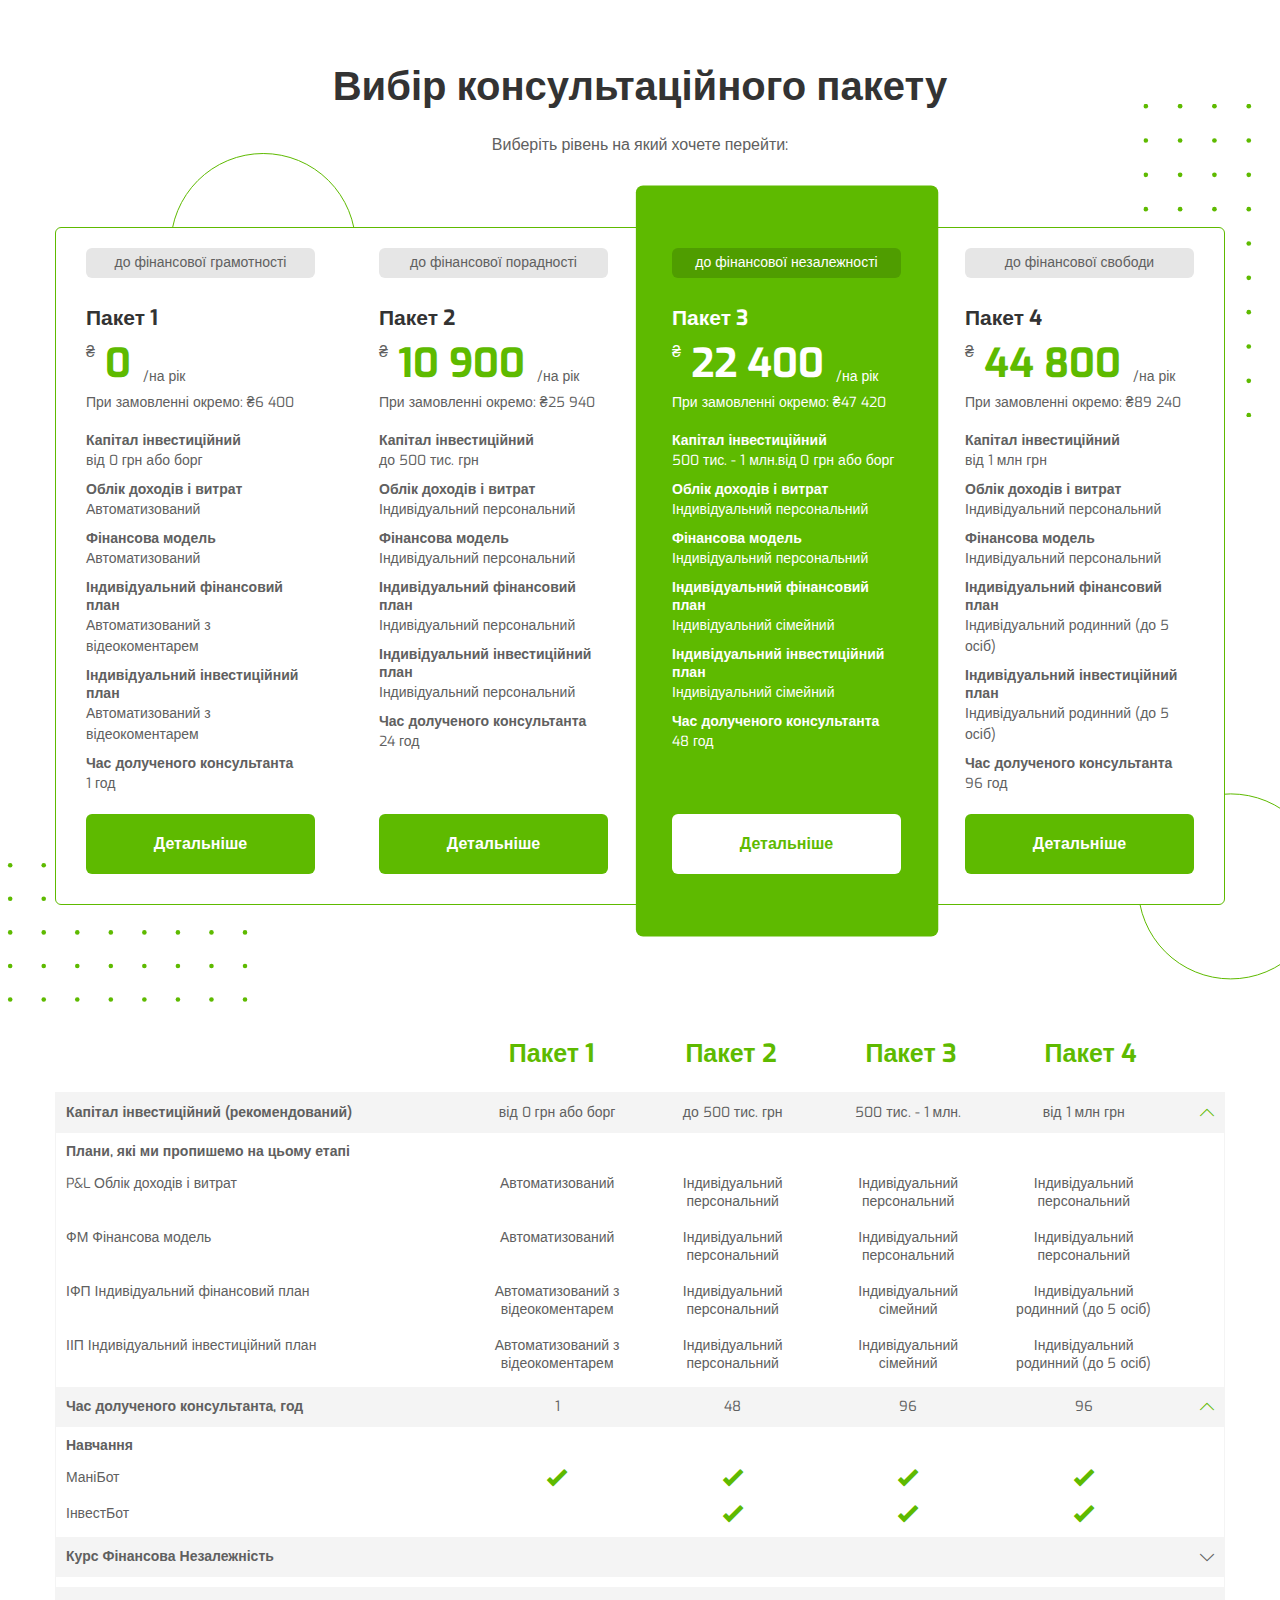
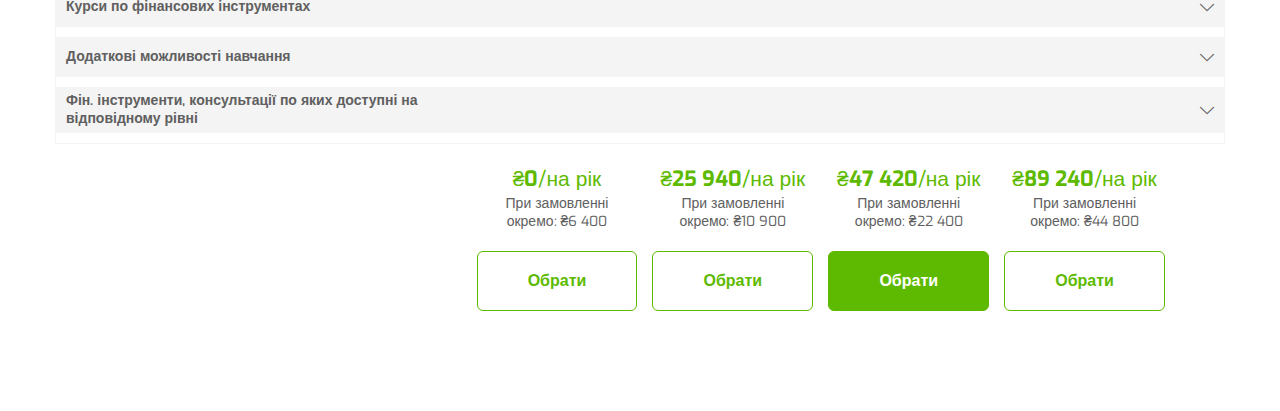
==== commit d4f239a3: "Add files via upload" ====
--- a/index.html
+++ b/index.html
@@ -5,7 +5,7 @@
 	<title>Вибір консультаційного пакету</title>
 	<meta charset="UTF-8">
 	<meta name="format-detection" content="telephone=no">
-	<link rel="stylesheet" href="css/style.min.css?_v=20220518132621">
+	<link rel="stylesheet" href="css/style.min.css?_v=20220523095234">
 	<link rel="shortcut icon" href="favicon.ico">
 	<!-- <meta name="robots" content="noindex, nofollow"> -->
 	<meta name="viewport" content="width=device-width, initial-scale=1.0">
@@ -61,7 +61,7 @@
 							</div>
 							<div class="packages__item item-packages">
 								<div class="item-packages__body">
-									<div class="item-packages__lead">до фінансової грамотності</div>
+									<div class="item-packages__lead">до фінансової порадності</div>
 									<div class="item-packages__number">Пакет 2</div>
 									<div class="item-packages__price"><span>10 900</span>/на рік</div>
 									<div class="item-packages__tagline">При замовленні окремо: ₴25 940</div>
@@ -94,9 +94,9 @@
 									<a href="#" class="item-packages__more button">Детальніше</a>
 								</div>
 							</div>
-							<div class="packages__item item-packages">
+							<div class="packages__item item-packages item-packages-hover _hover">
 								<div class="item-packages__body">
-									<div class="item-packages__lead">до фінансової грамотності</div>
+									<div class="item-packages__lead">до фінансової незалежності</div>
 									<div class="item-packages__number">Пакет 3</div>
 									<div class="item-packages__price"><span>22 400</span>/на рік</div>
 									<div class="item-packages__tagline">При замовленні окремо: ₴47 420</div>
@@ -131,7 +131,7 @@
 							</div>
 							<div class="packages__item item-packages">
 								<div class="item-packages__body">
-									<div class="item-packages__lead">до фінансової грамотності</div>
+									<div class="item-packages__lead">до фінансової свободи</div>
 									<div class="item-packages__number">Пакет 4</div>
 									<div class="item-packages__price"><span>44 800</span>/на рік</div>
 									<div class="item-packages__tagline">При замовленні окремо: ₴89 240</div>
@@ -184,7 +184,7 @@
 					</div>
 					<div class="characteristic__body">
 						<div data-spollers class="characteristic__spoller">
-							<div data-spoller class="characteristic__heading heading-characteristic _icon-down">
+							<div data-spoller class="characteristic__heading heading-characteristic _icon-down _spoller-active">
 								<div class="heading-characteristic__label">Капітал інвестиційний (рекомендований)</div>
 								<div class="heading-characteristic__column">від 0 грн або борг</div>
 								<div class="heading-characteristic__column">до 500 тис. грн</div>
@@ -224,7 +224,7 @@
 							</div>
 						</div>
 						<div data-spollers class="characteristic__spoller">
-							<div data-spoller class="characteristic__heading heading-characteristic _icon-down">
+							<div data-spoller class="characteristic__heading heading-characteristic _icon-down _spoller-active">
 								<div class="heading-characteristic__label">Час долученого консультанта, год</div>
 								<div class="heading-characteristic__column">1</div>
 								<div class="heading-characteristic__column">48</div>
@@ -253,9 +253,9 @@
 							<div data-spoller class="characteristic__heading heading-characteristic _icon-down">
 								<div class="heading-characteristic__label">Курс Фінансова Незалежність</div>
 								<div class="heading-characteristic__column"></div>
-								<div class="heading-characteristic__column _icon-check"></div>
-								<div class="heading-characteristic__column _icon-check"></div>
-								<div class="heading-characteristic__column _icon-check"></div>
+								<div class="heading-characteristic__column"></div>
+								<div class="heading-characteristic__column"></div>
+								<div class="heading-characteristic__column"></div>
 							</div>
 							<div class="characteristic__content content-characteristic">
 								<div class="content-characteristic__row">
@@ -531,7 +531,7 @@
 						<div class="prices-characteristic__item">
 							<div class="prices-characteristic__price">₴<span>47 420</span>/на рік</div>
 							<div class="prices-characteristic__label">При замовленні <br> окремо: ₴22 400</div>
-							<a href="#" class="prices-characteristic__link button">Обрати</a>
+							<a href="#" class="prices-characteristic__link button _hover">Обрати</a>
 						</div>
 						<div class="prices-characteristic__item">
 							<div class="prices-characteristic__price">₴<span>89 240</span>/на рік</div>
@@ -549,869 +549,870 @@
 						<button data-tabs-title type="button" class="characteristic__btn">Пакет 3</button>
 						<button data-tabs-title type="button" class="characteristic__btn">Пакет 4</button>
 					</div>
-					<div data-tabs-body class="characteristic__block">
-						<div data-tabs-item class="characteristic__body">
-							<div data-spollers class="characteristic__spoller">
-								<div data-spoller class="characteristic__heading heading-characteristic  heading-characteristic-mobile _icon-down">
-									<div class="heading-characteristic__label">Капітал інвестиційний (рекомендований)</div>
-									<div class="heading-characteristic__column">від 0 грн або борг</div>
-								</div>
-								<div class="characteristic__content content-characteristic">
-									<div class="content-characteristic__caption">Плани, які ми пропишемо на цьому етапі</div>
-									<div class="content-characteristic__row content-characteristic__row-mobile">
-										<div class="content-characteristic__label">P&L Облік доходів і витрат</div>
-										<div class="content-characteristic__column">Автоматизований</div>
-									</div>
-									<div class="content-characteristic__row content-characteristic__row-mobile">
-										<div class="content-characteristic__label">ФМ Фінансова модель</div>
-										<div class="content-characteristic__column">Автоматизований</div>
-									</div>
-									<div class="content-characteristic__row content-characteristic__row-mobile">
-										<div class="content-characteristic__label">ІФП Індивідуальний фінансовий план</div>
-										<div class="content-characteristic__column">Автоматизований з відеокоментарем</div>
-									</div>
-									<div class="content-characteristic__row content-characteristic__row-mobile">
-										<div class="content-characteristic__label">ІІП Індивідуальний інвестиційний план</div>
-										<div class="content-characteristic__column">Автоматизований з відеокоментарем</div>
-									</div>
-								</div>
-							</div>
-							<div data-spollers class="characteristic__spoller">
-								<div data-spoller class="characteristic__heading heading-characteristic heading-characteristic-mobile _icon-down">
-									<div class="heading-characteristic__label">Час долученого консультанта, год</div>
-									<div class="heading-characteristic__column">1</div>
-								</div>
-								<div class="characteristic__content content-characteristic">
-									<div class="content-characteristic__caption">Навчання</div>
-									<div class="content-characteristic__row content-characteristic__row-mobile">
-										<div class="content-characteristic__label">МаніБот</div>
-										<div class="content-characteristic__column _icon-check"></div>
-									</div>
-									<div class="content-characteristic__row content-characteristic__row-mobile">
-										<div class="content-characteristic__label">ІнвестБот</div>
-										<div class="content-characteristic__column"></div>
-									</div>
-								</div>
-							</div>
-							<div data-spollers class="characteristic__spoller">
-								<div data-spoller class="characteristic__heading heading-characteristic heading-characteristic-mobile _icon-down">
-									<div class="heading-characteristic__label">Курс Фінансова Незалежність</div>
-									<div class="heading-characteristic__column"></div>
-								</div>
-								<div class="characteristic__content content-characteristic">
-									<div class="content-characteristic__row content-characteristic__row-mobile">
-										<div class="content-characteristic__label">Фінансова грамотність</div>
-										<div class="content-characteristic__column"></div>
-									</div>
-									<div class="content-characteristic__row content-characteristic__row-mobile">
-										<div class="content-characteristic__label">Фінансова порадність</div>
-										<div class="content-characteristic__column"></div>
-									</div>
-									<div class="content-characteristic__row content-characteristic__row-mobile">
-										<div class="content-characteristic__label">Стартап на мільйон</div>
-										<div class="content-characteristic__column"></div>
-									</div>
-									<div class="content-characteristic__row content-characteristic__row-mobile">
-										<div class="content-characteristic__label">Фінансові інструменти</div>
-										<div class="content-characteristic__column"></div>
-									</div>
-									<div class="content-characteristic__row content-characteristic__row-mobile">
-										<div class="content-characteristic__label">Мистецтво інвестування</div>
-										<div class="content-characteristic__column"></div>
-									</div>
-									<div class="content-characteristic__row content-characteristic__row-mobile">
-										<div class="content-characteristic__label">Тайм-менеджмент, як мистецтво</div>
-										<div class="content-characteristic__column"></div>
-									</div>
-									<div class="content-characteristic__row content-characteristic__row-mobile">
-										<div class="content-characteristic__label">Емоції і відчуття, які заважають
-											насолоджуватись життям</div>
-										<div class="content-characteristic__column"></div>
-									</div>
-									<div class="content-characteristic__row content-characteristic__row-mobile">
-										<div class="content-characteristic__label">Ораторське мистецтво</div>
-										<div class="content-characteristic__column"></div>
-									</div>
-									<div class="content-characteristic__row content-characteristic__row-mobile">
-										<div class="content-characteristic__label">Особистий бренд</div>
-										<div class="content-characteristic__column"></div>
-									</div>
-								</div>
-							</div>
-							<div data-spollers class="characteristic__spoller">
-								<div data-spoller class="characteristic__heading heading-characteristic heading-characteristic-mobile _icon-down">
-									<div class="heading-characteristic__label">Курси по фінансових інструментах</div>
-									<div class="heading-characteristic__column"></div>
-								</div>
-								<div class="characteristic__content content-characteristic">
-									<div class="content-characteristic__row content-characteristic__row-mobile">
-										<div class="content-characteristic__label">онлайн курс Накопичувальне страхування</div>
-										<div class="content-characteristic__column"></div>
-									</div>
-									<div class="content-characteristic__row content-characteristic__row-mobile">
-										<div class="content-characteristic__label">онлайн курс Криптовалюта</div>
-										<div class="content-characteristic__column"></div>
-									</div>
-									<div class="content-characteristic__row content-characteristic__row-mobile">
-										<div class="content-characteristic__label">ІФП Індивідуальний фінансовий планонлайн курс
-											по ОВДП</div>
-										<div class="content-characteristic__column"></div>
-									</div>
-									<div class="content-characteristic__row content-characteristic__row-mobile">
-										<div class="content-characteristic__label">онлайн курс по недержавній пенсії</div>
-										<div class="content-characteristic__column"></div>
-									</div>
-									<div class="content-characteristic__row content-characteristic__row-mobile">
-										<div class="content-characteristic__label">онлайн курс по ринку акцій, ETF і IPO</div>
-										<div class="content-characteristic__column"></div>
-									</div>
-								</div>
-							</div>
-							<div data-spollers class="characteristic__spoller">
-								<div data-spoller class="characteristic__heading heading-characteristic heading-characteristic-mobile _icon-down">
-									<div class="heading-characteristic__label">Додаткові можливості навчання</div>
-									<div class="heading-characteristic__column"></div>
-								</div>
-								<div class="characteristic__content content-characteristic">
-									<div class="content-characteristic__row content-characteristic__row-mobile">
-										<div class="content-characteristic__label">Електронні книги по фінансовій грамотності
-										</div>
-										<div class="content-characteristic__column"></div>
-									</div>
-									<div class="content-characteristic__row content-characteristic__row-mobile">
-										<div class="content-characteristic__label">Електронний щоденник по Фінансовій грамотності
-										</div>
-										<div class="content-characteristic__column"></div>
-									</div>
-									<div class="content-characteristic__row content-characteristic__row-mobile">
-										<div class="content-characteristic__label">Клуб мільйонерів, місяців участі</div>
-										<div class="content-characteristic__column"></div>
-									</div>
-								</div>
-							</div>
-							<div data-spollers class="characteristic__spoller">
-								<div data-spoller class="characteristic__heading heading-characteristic heading-characteristic-mobile _icon-down">
-									<div class="heading-characteristic__label">Фін. інструменти, консультації по яких доступні на
-										відповідному рівні</div>
-									<div class="heading-characteristic__column"></div>
-								</div>
-								<div class="characteristic__content content-characteristic">
-									<div class="content-characteristic__row content-characteristic__row-mobile">
-										<div class="content-characteristic__label">Накопичувальне страхування</div>
-										<div class="content-characteristic__column _icon-check"></div>
-									</div>
-									<div class="content-characteristic__row content-characteristic__row-mobile">
-										<div class="content-characteristic__label">Недержавні пенсійні фонди</div>
-										<div class="content-characteristic__column _icon-check"></div>
-									</div>
-									<div class="content-characteristic__row content-characteristic__row-mobile">
-										<div class="content-characteristic__label">Облігації внутрішньої державної позики</div>
-										<div class="content-characteristic__column _icon-check"></div>
-									</div>
-									<div class="content-characteristic__row content-characteristic__row-mobile">
-										<div class="content-characteristic__label">Акції компаній США</div>
-										<div class="content-characteristic__column"></div>
-									</div>
-									<div class="content-characteristic__row content-characteristic__row-mobile">
-										<div class="content-characteristic__label">ETF</div>
-										<div class="content-characteristic__column"></div>
-									</div>
-									<div class="content-characteristic__row content-characteristic__row-mobile">
-										<div class="content-characteristic__label">IPO</div>
-										<div class="content-characteristic__column"></div>
-									</div>
-									<div class="content-characteristic__row content-characteristic__row-mobile">
-										<div class="content-characteristic__label">Малий бізнес в Україні</div>
-										<div class="content-characteristic__column"></div>
-									</div>
-									<div class="content-characteristic__row content-characteristic__row-mobile">
-										<div class="content-characteristic__label">Криптовалюта</div>
-										<div class="content-characteristic__column"></div>
-									</div>
-									<div class="content-characteristic__row content-characteristic__row-mobile">
-										<div class="content-characteristic__label">Нерухомість</div>
-										<div class="content-characteristic__column"></div>
-									</div>
-									<div class="content-characteristic__row content-characteristic__row-mobile">
-										<div class="content-characteristic__label">Земля</div>
-										<div class="content-characteristic__column"></div>
-									</div>
-									<div class="content-characteristic__row content-characteristic__row-mobile">
-										<div class="content-characteristic__label">Оподаткування</div>
-										<div class="content-characteristic__column"></div>
-									</div>
-									<div class="content-characteristic__row content-characteristic__row-mobile">
-										<div class="content-characteristic__label">Власний бізнес</div>
-										<div class="content-characteristic__column"></div>
-									</div>
-									<div class="content-characteristic__row content-characteristic__row-mobile">
-										<div class="content-characteristic__label">Індивідуальні</div>
-										<div class="content-characteristic__column"></div>
-									</div>
-									<div class="content-characteristic__row content-characteristic__row-mobile">
-										<div class="content-characteristic__label">Повернення можливої комісії по фінансових
-											інструментах</div>
-										<div class="content-characteristic__column"></div>
+					<div>
+						<div data-tabs-body class="characteristic__block">
+							<div data-tabs-item class="characteristic__body">
+								<div data-spollers class="characteristic__spoller">
+									<div data-spoller class="characteristic__heading heading-characteristic  heading-characteristic-mobile _spoller-active _icon-down">
+										<div class="heading-characteristic__label">Капітал інвестиційний (рекомендований)</div>
+										<div class="heading-characteristic__column">від 0 грн або борг</div>
+									</div>
+									<div class="characteristic__content content-characteristic">
+										<div class="content-characteristic__caption">Плани, які ми пропишемо на цьому етапі</div>
+										<div class="content-characteristic__row content-characteristic__row-mobile">
+											<div class="content-characteristic__label">P&L Облік доходів і витрат</div>
+											<div class="content-characteristic__column">Автоматизований</div>
+										</div>
+										<div class="content-characteristic__row content-characteristic__row-mobile">
+											<div class="content-characteristic__label">ФМ Фінансова модель</div>
+											<div class="content-characteristic__column">Автоматизований</div>
+										</div>
+										<div class="content-characteristic__row content-characteristic__row-mobile">
+											<div class="content-characteristic__label">ІФП Індивідуальний фінансовий план</div>
+											<div class="content-characteristic__column">Автоматизований з відеокоментарем</div>
+										</div>
+										<div class="content-characteristic__row content-characteristic__row-mobile">
+											<div class="content-characteristic__label">ІІП Індивідуальний інвестиційний план</div>
+											<div class="content-characteristic__column">Автоматизований з відеокоментарем</div>
+										</div>
+									</div>
+								</div>
+								<div data-spollers class="characteristic__spoller">
+									<div data-spoller class="characteristic__heading heading-characteristic _spoller-active heading-characteristic-mobile _icon-down">
+										<div class="heading-characteristic__label">Час долученого консультанта, год</div>
+										<div class="heading-characteristic__column">1</div>
+									</div>
+									<div class="characteristic__content content-characteristic">
+										<div class="content-characteristic__caption">Навчання</div>
+										<div class="content-characteristic__row content-characteristic__row-mobile">
+											<div class="content-characteristic__label">МаніБот</div>
+											<div class="content-characteristic__column _icon-check"></div>
+										</div>
+										<div class="content-characteristic__row content-characteristic__row-mobile">
+											<div class="content-characteristic__label">ІнвестБот</div>
+											<div class="content-characteristic__column"></div>
+										</div>
+									</div>
+								</div>
+								<div data-spollers class="characteristic__spoller">
+									<div data-spoller class="characteristic__heading heading-characteristic heading-characteristic-mobile _icon-down">
+										<div class="heading-characteristic__label">Курс Фінансова Незалежність</div>
+										<div class="heading-characteristic__column"></div>
+									</div>
+									<div class="characteristic__content content-characteristic">
+										<div class="content-characteristic__row content-characteristic__row-mobile">
+											<div class="content-characteristic__label">Фінансова грамотність</div>
+											<div class="content-characteristic__column"></div>
+										</div>
+										<div class="content-characteristic__row content-characteristic__row-mobile">
+											<div class="content-characteristic__label">Фінансова порадність</div>
+											<div class="content-characteristic__column"></div>
+										</div>
+										<div class="content-characteristic__row content-characteristic__row-mobile">
+											<div class="content-characteristic__label">Стартап на мільйон</div>
+											<div class="content-characteristic__column"></div>
+										</div>
+										<div class="content-characteristic__row content-characteristic__row-mobile">
+											<div class="content-characteristic__label">Фінансові інструменти</div>
+											<div class="content-characteristic__column"></div>
+										</div>
+										<div class="content-characteristic__row content-characteristic__row-mobile">
+											<div class="content-characteristic__label">Мистецтво інвестування</div>
+											<div class="content-characteristic__column"></div>
+										</div>
+										<div class="content-characteristic__row content-characteristic__row-mobile">
+											<div class="content-characteristic__label">Тайм-менеджмент, як мистецтво</div>
+											<div class="content-characteristic__column"></div>
+										</div>
+										<div class="content-characteristic__row content-characteristic__row-mobile">
+											<div class="content-characteristic__label">Емоції і відчуття, які заважають
+												насолоджуватись життям</div>
+											<div class="content-characteristic__column"></div>
+										</div>
+										<div class="content-characteristic__row content-characteristic__row-mobile">
+											<div class="content-characteristic__label">Ораторське мистецтво</div>
+											<div class="content-characteristic__column"></div>
+										</div>
+										<div class="content-characteristic__row content-characteristic__row-mobile">
+											<div class="content-characteristic__label">Особистий бренд</div>
+											<div class="content-characteristic__column"></div>
+										</div>
+									</div>
+								</div>
+								<div data-spollers class="characteristic__spoller">
+									<div data-spoller class="characteristic__heading heading-characteristic heading-characteristic-mobile _icon-down">
+										<div class="heading-characteristic__label">Курси по фінансових інструментах</div>
+										<div class="heading-characteristic__column"></div>
+									</div>
+									<div class="characteristic__content content-characteristic">
+										<div class="content-characteristic__row content-characteristic__row-mobile">
+											<div class="content-characteristic__label">онлайн курс Накопичувальне страхування</div>
+											<div class="content-characteristic__column"></div>
+										</div>
+										<div class="content-characteristic__row content-characteristic__row-mobile">
+											<div class="content-characteristic__label">онлайн курс Криптовалюта</div>
+											<div class="content-characteristic__column"></div>
+										</div>
+										<div class="content-characteristic__row content-characteristic__row-mobile">
+											<div class="content-characteristic__label">ІФП Індивідуальний фінансовий планонлайн курс
+												по ОВДП</div>
+											<div class="content-characteristic__column"></div>
+										</div>
+										<div class="content-characteristic__row content-characteristic__row-mobile">
+											<div class="content-characteristic__label">онлайн курс по недержавній пенсії</div>
+											<div class="content-characteristic__column"></div>
+										</div>
+										<div class="content-characteristic__row content-characteristic__row-mobile">
+											<div class="content-characteristic__label">онлайн курс по ринку акцій, ETF і IPO</div>
+											<div class="content-characteristic__column"></div>
+										</div>
+									</div>
+								</div>
+								<div data-spollers class="characteristic__spoller">
+									<div data-spoller class="characteristic__heading heading-characteristic heading-characteristic-mobile _icon-down">
+										<div class="heading-characteristic__label">Додаткові можливості навчання</div>
+										<div class="heading-characteristic__column"></div>
+									</div>
+									<div class="characteristic__content content-characteristic">
+										<div class="content-characteristic__row content-characteristic__row-mobile">
+											<div class="content-characteristic__label">Електронні книги по фінансовій грамотності
+											</div>
+											<div class="content-characteristic__column"></div>
+										</div>
+										<div class="content-characteristic__row content-characteristic__row-mobile">
+											<div class="content-characteristic__label">Електронний щоденник по Фінансовій грамотності
+											</div>
+											<div class="content-characteristic__column"></div>
+										</div>
+										<div class="content-characteristic__row content-characteristic__row-mobile">
+											<div class="content-characteristic__label">Клуб мільйонерів, місяців участі</div>
+											<div class="content-characteristic__column"></div>
+										</div>
+									</div>
+								</div>
+								<div data-spollers class="characteristic__spoller">
+									<div data-spoller class="characteristic__heading heading-characteristic heading-characteristic-mobile _icon-down">
+										<div class="heading-characteristic__label">Фін. інструменти, консультації по яких доступні на
+											відповідному рівні</div>
+										<div class="heading-characteristic__column"></div>
+									</div>
+									<div class="characteristic__content content-characteristic">
+										<div class="content-characteristic__row content-characteristic__row-mobile">
+											<div class="content-characteristic__label">Накопичувальне страхування</div>
+											<div class="content-characteristic__column _icon-check"></div>
+										</div>
+										<div class="content-characteristic__row content-characteristic__row-mobile">
+											<div class="content-characteristic__label">Недержавні пенсійні фонди</div>
+											<div class="content-characteristic__column _icon-check"></div>
+										</div>
+										<div class="content-characteristic__row content-characteristic__row-mobile">
+											<div class="content-characteristic__label">Облігації внутрішньої державної позики</div>
+											<div class="content-characteristic__column _icon-check"></div>
+										</div>
+										<div class="content-characteristic__row content-characteristic__row-mobile">
+											<div class="content-characteristic__label">Акції компаній США</div>
+											<div class="content-characteristic__column"></div>
+										</div>
+										<div class="content-characteristic__row content-characteristic__row-mobile">
+											<div class="content-characteristic__label">ETF</div>
+											<div class="content-characteristic__column"></div>
+										</div>
+										<div class="content-characteristic__row content-characteristic__row-mobile">
+											<div class="content-characteristic__label">IPO</div>
+											<div class="content-characteristic__column"></div>
+										</div>
+										<div class="content-characteristic__row content-characteristic__row-mobile">
+											<div class="content-characteristic__label">Малий бізнес в Україні</div>
+											<div class="content-characteristic__column"></div>
+										</div>
+										<div class="content-characteristic__row content-characteristic__row-mobile">
+											<div class="content-characteristic__label">Криптовалюта</div>
+											<div class="content-characteristic__column"></div>
+										</div>
+										<div class="content-characteristic__row content-characteristic__row-mobile">
+											<div class="content-characteristic__label">Нерухомість</div>
+											<div class="content-characteristic__column"></div>
+										</div>
+										<div class="content-characteristic__row content-characteristic__row-mobile">
+											<div class="content-characteristic__label">Земля</div>
+											<div class="content-characteristic__column"></div>
+										</div>
+										<div class="content-characteristic__row content-characteristic__row-mobile">
+											<div class="content-characteristic__label">Оподаткування</div>
+											<div class="content-characteristic__column"></div>
+										</div>
+										<div class="content-characteristic__row content-characteristic__row-mobile">
+											<div class="content-characteristic__label">Власний бізнес</div>
+											<div class="content-characteristic__column"></div>
+										</div>
+										<div class="content-characteristic__row content-characteristic__row-mobile">
+											<div class="content-characteristic__label">Індивідуальні</div>
+											<div class="content-characteristic__column"></div>
+										</div>
+										<div class="content-characteristic__row content-characteristic__row-mobile">
+											<div class="content-characteristic__label">Повернення можливої комісії по фінансових
+												інструментах</div>
+											<div class="content-characteristic__column"></div>
 
+										</div>
+									</div>
+								</div>
+							</div>
+							<div data-tabs-item class="characteristic__body">
+								<div data-spollers class="characteristic__spoller">
+									<div data-spoller class="characteristic__heading heading-characteristic _spoller-active heading-characteristic-mobile _icon-down">
+										<div class="heading-characteristic__label">Капітал інвестиційний (рекомендований)</div>
+										<div class="heading-characteristic__column">до 500 тис. грн</div>
+									</div>
+									<div class="characteristic__content content-characteristic">
+										<div class="content-characteristic__caption">Плани, які ми пропишемо на цьому етапі</div>
+										<div class="content-characteristic__row content-characteristic__row-mobile">
+											<div class="content-characteristic__label">P&L Облік доходів і витрат</div>
+											<div class="content-characteristic__column">Індивідуальний персональний</div>
+										</div>
+										<div class="content-characteristic__row content-characteristic__row-mobile">
+											<div class="content-characteristic__label">ФМ Фінансова модель</div>
+											<div class="content-characteristic__column">Індивідуальний персональний</div>
+										</div>
+										<div class="content-characteristic__row content-characteristic__row-mobile">
+											<div class="content-characteristic__label">ІФП Індивідуальний фінансовий план</div>
+											<div class="content-characteristic__column">Індивідуальний персональний</div>
+										</div>
+										<div class="content-characteristic__row content-characteristic__row-mobile">
+											<div class="content-characteristic__label">ІІП Індивідуальний інвестиційний план</div>
+											<div class="content-characteristic__column">Індивідуальний персональний</div>
+										</div>
+									</div>
+								</div>
+								<div data-spollers class="characteristic__spoller">
+									<div data-spoller class="characteristic__heading heading-characteristic _spoller-active heading-characteristic-mobile _icon-down">
+										<div class="heading-characteristic__label">Час долученого консультанта, год</div>
+										<div class="heading-characteristic__column">48</div>
+									</div>
+									<div class="characteristic__content content-characteristic">
+										<div class="content-characteristic__caption">Навчання</div>
+										<div class="content-characteristic__row content-characteristic__row-mobile">
+											<div class="content-characteristic__label">МаніБот</div>
+											<div class="content-characteristic__column _icon-check"></div>
+										</div>
+										<div class="content-characteristic__row content-characteristic__row-mobile">
+											<div class="content-characteristic__label">ІнвестБот</div>
+											<div class="content-characteristic__column _icon-check"></div>
+										</div>
+									</div>
+								</div>
+								<div data-spollers class="characteristic__spoller">
+									<div data-spoller class="characteristic__heading heading-characteristic heading-characteristic-mobile _icon-down">
+										<div class="heading-characteristic__label">Курс Фінансова Незалежність</div>
+										<div class="heading-characteristic__column"></div>
+									</div>
+									<div class="characteristic__content content-characteristic">
+										<div class="content-characteristic__row content-characteristic__row-mobile">
+											<div class="content-characteristic__label">Фінансова грамотність</div>
+											<div class="content-characteristic__column _icon-check"></div>
+										</div>
+										<div class="content-characteristic__row content-characteristic__row-mobile">
+											<div class="content-characteristic__label">Фінансова порадність</div>
+											<div class="content-characteristic__column _icon-check"></div>
+										</div>
+										<div class="content-characteristic__row content-characteristic__row-mobile">
+											<div class="content-characteristic__label">Стартап на мільйон</div>
+											<div class="content-characteristic__column _icon-check"></div>
+										</div>
+										<div class="content-characteristic__row content-characteristic__row-mobile">
+											<div class="content-characteristic__label">Фінансові інструменти</div>
+											<div class="content-characteristic__column _icon-check"></div>
+										</div>
+										<div class="content-characteristic__row content-characteristic__row-mobile">
+											<div class="content-characteristic__label">Мистецтво інвестування</div>
+											<div class="content-characteristic__column _icon-check"></div>
+										</div>
+										<div class="content-characteristic__row content-characteristic__row-mobile">
+											<div class="content-characteristic__label">Тайм-менеджмент, як мистецтво</div>
+											<div class="content-characteristic__column _icon-check"></div>
+										</div>
+										<div class="content-characteristic__row content-characteristic__row-mobile">
+											<div class="content-characteristic__label">Емоції і відчуття, які заважають
+												насолоджуватись
+												життям</div>
+											<div class="content-characteristic__column _icon-check"></div>
+										</div>
+										<div class="content-characteristic__row content-characteristic__row-mobile">
+											<div class="content-characteristic__label">Ораторське мистецтво</div>
+											<div class="content-characteristic__column _icon-check"></div>
+										</div>
+										<div class="content-characteristic__row content-characteristic__row-mobile">
+											<div class="content-characteristic__label">Особистий бренд</div>
+											<div class="content-characteristic__column _icon-check"></div>
+										</div>
+									</div>
+								</div>
+								<div data-spollers class="characteristic__spoller">
+									<div data-spoller class="characteristic__heading heading-characteristic heading-characteristic-mobile _icon-down">
+										<div class="heading-characteristic__label">Курси по фінансових інструментах</div>
+										<div class="heading-characteristic__column"></div>
+									</div>
+									<div class="characteristic__content content-characteristic">
+										<div class="content-characteristic__row content-characteristic__row-mobile">
+											<div class="content-characteristic__label">онлайн курс Накопичувальне страхування</div>
+											<div class="content-characteristic__column _icon-check"></div>
+										</div>
+										<div class="content-characteristic__row content-characteristic__row-mobile">
+											<div class="content-characteristic__label">онлайн курс Криптовалюта</div>
+											<div class="content-characteristic__column _icon-check"></div>
+										</div>
+										<div class="content-characteristic__row content-characteristic__row-mobile">
+											<div class="content-characteristic__label">ІФП Індивідуальний фінансовий планонлайн курс
+												по
+												ОВДП</div>
+											<div class="content-characteristic__column _icon-check"></div>
+										</div>
+										<div class="content-characteristic__row content-characteristic__row-mobile">
+											<div class="content-characteristic__label">онлайн курс по недержавній пенсії</div>
+											<div class="content-characteristic__column _icon-check"></div>
+										</div>
+										<div class="content-characteristic__row content-characteristic__row-mobile">
+											<div class="content-characteristic__label">онлайн курс по ринку акцій, ETF і IPO</div>
+											<div class="content-characteristic__column"></div>
+										</div>
+									</div>
+								</div>
+								<div data-spollers class="characteristic__spoller">
+									<div data-spoller class="characteristic__heading heading-characteristic heading-characteristic-mobile _icon-down">
+										<div class="heading-characteristic__label">Додаткові можливості навчання</div>
+										<div class="heading-characteristic__column"></div>
+									</div>
+									<div class="characteristic__content content-characteristic">
+										<div class="content-characteristic__row content-characteristic__row-mobile">
+											<div class="content-characteristic__label">Електронні книги по фінансовій грамотності
+											</div>
+											<div class="content-characteristic__column _icon-check"></div>
+										</div>
+										<div class="content-characteristic__row content-characteristic__row-mobile">
+											<div class="content-characteristic__label">Електронний щоденник по Фінансовій грамотності
+											</div>
+											<div class="content-characteristic__column _icon-check"></div>
+										</div>
+										<div class="content-characteristic__row content-characteristic__row-mobile">
+											<div class="content-characteristic__label">Клуб мільйонерів, місяців участі</div>
+											<div class="content-characteristic__column">2</div>
+										</div>
+									</div>
+								</div>
+								<div data-spollers class="characteristic__spoller">
+									<div data-spoller class="characteristic__heading heading-characteristic heading-characteristic-mobile _icon-down">
+										<div class="heading-characteristic__label">Фін. інструменти, консультації по яких доступні на
+											відповідному рівні</div>
+										<div class="heading-characteristic__column"></div>
+									</div>
+									<div class="characteristic__content content-characteristic">
+										<div class="content-characteristic__row content-characteristic__row-mobile">
+											<div class="content-characteristic__label">Накопичувальне страхування</div>
+											<div class="content-characteristic__column _icon-check"></div>
+										</div>
+										<div class="content-characteristic__row content-characteristic__row-mobile">
+											<div class="content-characteristic__label">Недержавні пенсійні фонди</div>
+											<div class="content-characteristic__column _icon-check"></div>
+										</div>
+										<div class="content-characteristic__row content-characteristic__row-mobile">
+											<div class="content-characteristic__label">Облігації внутрішньої державної позики</div>
+											<div class="content-characteristic__column _icon-check"></div>
+										</div>
+										<div class="content-characteristic__row content-characteristic__row-mobile">
+											<div class="content-characteristic__label">Акції компаній США</div>
+											<div class="content-characteristic__column _icon-check"></div>
+										</div>
+										<div class="content-characteristic__row content-characteristic__row-mobile">
+											<div class="content-characteristic__label">ETF</div>
+											<div class="content-characteristic__column _icon-check"></div>
+										</div>
+										<div class="content-characteristic__row content-characteristic__row-mobile">
+											<div class="content-characteristic__label">IPO</div>
+											<div class="content-characteristic__column _icon-check"></div>
+										</div>
+										<div class="content-characteristic__row content-characteristic__row-mobile">
+											<div class="content-characteristic__label">Малий бізнес в Україні</div>
+											<div class="content-characteristic__column _icon-check"></div>
+										</div>
+										<div class="content-characteristic__row content-characteristic__row-mobile">
+											<div class="content-characteristic__label">Криптовалюта</div>
+											<div class="content-characteristic__column _icon-check"></div>
+										</div>
+										<div class="content-characteristic__row content-characteristic__row-mobile">
+											<div class="content-characteristic__label">Нерухомість</div>
+											<div class="content-characteristic__column"></div>
+										</div>
+										<div class="content-characteristic__row content-characteristic__row-mobile">
+											<div class="content-characteristic__label">Земля</div>
+											<div class="content-characteristic__column"></div>
+										</div>
+										<div class="content-characteristic__row content-characteristic__row-mobile">
+											<div class="content-characteristic__label">Оподаткування</div>
+											<div class="content-characteristic__column"></div>
+										</div>
+										<div class="content-characteristic__row content-characteristic__row-mobile">
+											<div class="content-characteristic__label">Власний бізнес</div>
+											<div class="content-characteristic__column"></div>
+										</div>
+										<div class="content-characteristic__row content-characteristic__row-mobile">
+											<div class="content-characteristic__label">Індивідуальні</div>
+											<div class="content-characteristic__column"></div>
+										</div>
+										<div class="content-characteristic__row content-characteristic__row-mobile">
+											<div class="content-characteristic__label">Повернення можливої комісії по фінансових
+												інструментах</div>
+											<div class="content-characteristic__column"></div>
+										</div>
+									</div>
+								</div>
+							</div>
+							<div data-tabs-item class="characteristic__body">
+								<div data-spollers class="characteristic__spoller">
+									<div data-spoller class="characteristic__heading heading-characteristic _spoller-active heading-characteristic-mobile _icon-down">
+										<div class="heading-characteristic__label">Капітал інвестиційний (рекомендований)</div>
+										<div class="heading-characteristic__column">500 тис. - 1 млн.</div>
+									</div>
+									<div class="characteristic__content content-characteristic">
+										<div class="content-characteristic__caption">Плани, які ми пропишемо на цьому етапі</div>
+										<div class="content-characteristic__row content-characteristic__row-mobile">
+											<div class="content-characteristic__label">P&L Облік доходів і витрат</div>
+											<div class="content-characteristic__column">Індивідуальний персональний</div>
+										</div>
+										<div class="content-characteristic__row content-characteristic__row-mobile">
+											<div class="content-characteristic__label">ФМ Фінансова модель</div>
+											<div class="content-characteristic__column">Індивідуальний персональний</div>
+										</div>
+										<div class="content-characteristic__row content-characteristic__row-mobile">
+											<div class="content-characteristic__label">ІФП Індивідуальний фінансовий план</div>
+											<div class="content-characteristic__column">Індивідуальний сімейний</div>
+										</div>
+										<div class="content-characteristic__row content-characteristic__row-mobile">
+											<div class="content-characteristic__label">ІІП Індивідуальний інвестиційний план</div>
+											<div class="content-characteristic__column">Індивідуальний сімейний</div>
+										</div>
+									</div>
+								</div>
+								<div data-spollers class="characteristic__spoller">
+									<div data-spoller class="characteristic__heading heading-characteristic _spoller-active heading-characteristic-mobile _icon-down">
+										<div class="heading-characteristic__label">Час долученого консультанта, год</div>
+										<div class="heading-characteristic__column">96</div>
+									</div>
+									<div class="characteristic__content content-characteristic">
+										<div class="content-characteristic__caption">Навчання</div>
+										<div class="content-characteristic__row content-characteristic__row-mobile">
+											<div class="content-characteristic__label">МаніБот</div>
+											<div class="content-characteristic__column _icon-check"></div>
+										</div>
+										<div class="content-characteristic__row content-characteristic__row-mobile">
+											<div class="content-characteristic__label">ІнвестБот</div>
+											<div class="content-characteristic__column _icon-check"></div>
+										</div>
+									</div>
+								</div>
+								<div data-spollers class="characteristic__spoller">
+									<div data-spoller class="characteristic__heading heading-characteristic heading-characteristic-mobile _icon-down">
+										<div class="heading-characteristic__label">Курс Фінансова Незалежність</div>
+										<div class="heading-characteristic__column"></div>
+									</div>
+									<div class="characteristic__content content-characteristic">
+										<div class="content-characteristic__row content-characteristic__row-mobile">
+											<div class="content-characteristic__label">Фінансова грамотність</div>
+											<div class="content-characteristic__column _icon-check"></div>
+										</div>
+										<div class="content-characteristic__row content-characteristic__row-mobile">
+											<div class="content-characteristic__label">Фінансова порадність</div>
+											<div class="content-characteristic__column _icon-check"></div>
+										</div>
+										<div class="content-characteristic__row content-characteristic__row-mobile">
+											<div class="content-characteristic__label">Стартап на мільйон</div>
+											<div class="content-characteristic__column _icon-check"></div>
+										</div>
+										<div class="content-characteristic__row content-characteristic__row-mobile">
+											<div class="content-characteristic__label">Фінансові інструменти</div>
+											<div class="content-characteristic__column _icon-check"></div>
+										</div>
+										<div class="content-characteristic__row content-characteristic__row-mobile">
+											<div class="content-characteristic__label">Мистецтво інвестування</div>
+											<div class="content-characteristic__column _icon-check"></div>
+										</div>
+										<div class="content-characteristic__row content-characteristic__row-mobile">
+											<div class="content-characteristic__label">Тайм-менеджмент, як мистецтво</div>
+											<div class="content-characteristic__column _icon-check"></div>
+										</div>
+										<div class="content-characteristic__row content-characteristic__row-mobile">
+											<div class="content-characteristic__label">Емоції і відчуття, які заважають
+												насолоджуватись
+												життям</div>
+											<div class="content-characteristic__column _icon-check"></div>
+										</div>
+										<div class="content-characteristic__row content-characteristic__row-mobile">
+											<div class="content-characteristic__label">Ораторське мистецтво</div>
+
+											<div class="content-characteristic__column _icon-check"></div>
+										</div>
+										<div class="content-characteristic__row content-characteristic__row-mobile">
+											<div class="content-characteristic__label">Особистий бренд</div>
+											<div class="content-characteristic__column _icon-check"></div>
+										</div>
+									</div>
+								</div>
+								<div data-spollers class="characteristic__spoller">
+									<div data-spoller class="characteristic__heading heading-characteristic heading-characteristic-mobile _icon-down">
+										<div class="heading-characteristic__label">Курси по фінансових інструментах</div>
+										<div class="heading-characteristic__column"></div>
+									</div>
+									<div class="characteristic__content content-characteristic">
+										<div class="content-characteristic__row content-characteristic__row-mobile">
+											<div class="content-characteristic__label">онлайн курс Накопичувальне страхування</div>
+											<div class="content-characteristic__column _icon-check"></div>
+										</div>
+										<div class="content-characteristic__row content-characteristic__row-mobile">
+											<div class="content-characteristic__label">онлайн курс Криптовалюта</div>
+											<div class="content-characteristic__column _icon-check"></div>
+										</div>
+										<div class="content-characteristic__row content-characteristic__row-mobile">
+											<div class="content-characteristic__label">ІФП Індивідуальний фінансовий планонлайн курс
+												по
+												ОВДП</div>
+											<div class="content-characteristic__column _icon-check"></div>
+										</div>
+										<div class="content-characteristic__row content-characteristic__row-mobile">
+											<div class="content-characteristic__label">онлайн курс по недержавній пенсії</div>
+											<div class="content-characteristic__column _icon-check"></div>
+										</div>
+										<div class="content-characteristic__row content-characteristic__row-mobile">
+											<div class="content-characteristic__label">онлайн курс по ринку акцій, ETF і IPO</div>
+											<div class="content-characteristic__column _icon-check"></div>
+										</div>
+									</div>
+								</div>
+								<div data-spollers class="characteristic__spoller">
+									<div data-spoller class="characteristic__heading heading-characteristic heading-characteristic-mobile  _icon-down">
+										<div class="heading-characteristic__label">Додаткові можливості навчання</div>
+										<div class="heading-characteristic__column"></div>
+									</div>
+									<div class="characteristic__content content-characteristic">
+										<div class="content-characteristic__row content-characteristic__row-mobile">
+											<div class="content-characteristic__label">Електронні книги по фінансовій грамотності
+											</div>
+											<div class="content-characteristic__column _icon-check"></div>
+										</div>
+										<div class="content-characteristic__row content-characteristic__row-mobile">
+											<div class="content-characteristic__label">Електронний щоденник по Фінансовій грамотності
+											</div>
+											<div class="content-characteristic__column _icon-check"></div>
+										</div>
+										<div class="content-characteristic__row content-characteristic__row-mobile">
+											<div class="content-characteristic__label">Клуб мільйонерів, місяців участі</div>
+											<div class="content-characteristic__column">6</div>
+										</div>
+									</div>
+								</div>
+								<div data-spollers class="characteristic__spoller">
+									<div data-spoller class="characteristic__heading heading-characteristic heading-characteristic-mobile _icon-down">
+										<div class="heading-characteristic__label">Фін. інструменти, консультації по яких доступні на
+											відповідному рівні</div>
+										<div class="heading-characteristic__column"></div>
+									</div>
+									<div class="characteristic__content content-characteristic">
+										<div class="content-characteristic__row content-characteristic__row-mobile">
+											<div class="content-characteristic__label">Накопичувальне страхування</div>
+											<div class="content-characteristic__column _icon-check"></div>
+										</div>
+										<div class="content-characteristic__row content-characteristic__row-mobile">
+											<div class="content-characteristic__label">Недержавні пенсійні фонди</div>
+											<div class="content-characteristic__column _icon-check"></div>
+										</div>
+										<div class="content-characteristic__row content-characteristic__row-mobile">
+											<div class="content-characteristic__label">Облігації внутрішньої державної позики</div>
+											<div class="content-characteristic__column _icon-check"></div>
+										</div>
+										<div class="content-characteristic__row content-characteristic__row-mobile">
+											<div class="content-characteristic__label">Акції компаній США</div>
+											<div class="content-characteristic__column _icon-check"></div>
+										</div>
+										<div class="content-characteristic__row content-characteristic__row-mobile">
+											<div class="content-characteristic__label">ETF</div>
+											<div class="content-characteristic__column _icon-check"></div>
+										</div>
+										<div class="content-characteristic__row content-characteristic__row-mobile">
+											<div class="content-characteristic__label">IPO</div>
+											<div class="content-characteristic__column _icon-check"></div>
+										</div>
+										<div class="content-characteristic__row content-characteristic__row-mobile">
+											<div class="content-characteristic__label">Малий бізнес в Україні</div>
+											<div class="content-characteristic__column _icon-check"></div>
+										</div>
+										<div class="content-characteristic__row content-characteristic__row-mobile">
+											<div class="content-characteristic__label">Криптовалюта</div>
+											<div class="content-characteristic__column _icon-check"></div>
+										</div>
+										<div class="content-characteristic__row content-characteristic__row-mobile">
+											<div class="content-characteristic__label">Нерухомість</div>
+											<div class="content-characteristic__column _icon-check"></div>
+										</div>
+										<div class="content-characteristic__row content-characteristic__row-mobile">
+											<div class="content-characteristic__label">Земля</div>
+											<div class="content-characteristic__column _icon-check"></div>
+										</div>
+										<div class="content-characteristic__row content-characteristic__row-mobile">
+											<div class="content-characteristic__label">Оподаткування</div>
+											<div class="content-characteristic__column"></div>
+										</div>
+										<div class="content-characteristic__row content-characteristic__row-mobile">
+											<div class="content-characteristic__label">Власний бізнес</div>
+											<div class="content-characteristic__column"></div>
+										</div>
+										<div class="content-characteristic__row content-characteristic__row-mobile">
+											<div class="content-characteristic__label">Індивідуальні</div>
+											<div class="content-characteristic__column"></div>
+										</div>
+										<div class="content-characteristic__row content-characteristic__row-mobile">
+											<div class="content-characteristic__label">Повернення можливої комісії по фінансових
+												інструментах</div>
+											<div class="content-characteristic__column _icon-check"></div>
+										</div>
+									</div>
+								</div>
+							</div>
+							<div data-tabs-item class="characteristic__body">
+								<div data-spollers class="characteristic__spoller">
+									<div data-spoller class="characteristic__heading _spoller-active heading-characteristic heading-characteristic-mobile _icon-down">
+										<div class="heading-characteristic__label">Капітал інвестиційний (рекомендований)</div>
+										<div class="heading-characteristic__column">від 1 млн грн</div>
+									</div>
+									<div class="characteristic__content content-characteristic">
+										<div class="content-characteristic__caption">Плани, які ми пропишемо на цьому етапі</div>
+										<div class="content-characteristic__row content-characteristic__row-mobile">
+											<div class="content-characteristic__label">P&L Облік доходів і витрат</div>
+											<div class="content-characteristic__column">Індивідуальний персональний</div>
+										</div>
+										<div class="content-characteristic__row content-characteristic__row-mobile">
+											<div class="content-characteristic__label">ФМ Фінансова модель</div>
+											<div class="content-characteristic__column">Індивідуальний персональний</div>
+										</div>
+										<div class="content-characteristic__row content-characteristic__row-mobile">
+											<div class="content-characteristic__label">ІФП Індивідуальний фінансовий план</div>
+											<div class="content-characteristic__column">Індивідуальний родинний (до 5 осіб)</div>
+										</div>
+										<div class="content-characteristic__row content-characteristic__row-mobile">
+											<div class="content-characteristic__label">ІІП Індивідуальний інвестиційний план</div>
+											<div class="content-characteristic__column">Індивідуальний родинний (до 5 осіб)</div>
+										</div>
+									</div>
+								</div>
+								<div data-spollers class="characteristic__spoller">
+									<div data-spoller class="characteristic__heading heading-characteristic _spoller-active heading-characteristic-mobile _icon-down">
+										<div class="heading-characteristic__label">Час долученого консультанта, год</div>
+										<div class="heading-characteristic__column">96</div>
+									</div>
+									<div class="characteristic__content content-characteristic">
+										<div class="content-characteristic__caption">Навчання</div>
+										<div class="content-characteristic__row content-characteristic__row-mobile">
+											<div class="content-characteristic__label">МаніБот</div>
+											<div class="content-characteristic__column _icon-check"></div>
+										</div>
+										<div class="content-characteristic__row content-characteristic__row-mobile">
+											<div class="content-characteristic__label">ІнвестБот</div>
+											<div class="content-characteristic__column _icon-check"></div>
+										</div>
+									</div>
+								</div>
+								<div data-spollers class="characteristic__spoller">
+									<div data-spoller class="characteristic__heading heading-characteristic heading-characteristic-mobile _icon-down">
+										<div class="heading-characteristic__label">Курс Фінансова Незалежність</div>
+										<div class="heading-characteristic__column"></div>
+									</div>
+									<div class="characteristic__content content-characteristic">
+										<div class="content-characteristic__row content-characteristic__row-mobile">
+											<div class="content-characteristic__label">Фінансова грамотність</div>
+											<div class="content-characteristic__column _icon-check"></div>
+										</div>
+										<div class="content-characteristic__row content-characteristic__row-mobile">
+											<div class="content-characteristic__label">Фінансова порадність</div>
+											<div class="content-characteristic__column _icon-check"></div>
+										</div>
+										<div class="content-characteristic__row content-characteristic__row-mobile">
+											<div class="content-characteristic__label">Стартап на мільйон</div>
+											<div class="content-characteristic__column _icon-check"></div>
+										</div>
+										<div class="content-characteristic__row content-characteristic__row-mobile">
+											<div class="content-characteristic__label">Фінансові інструменти</div>
+											<div class="content-characteristic__column _icon-check"></div>
+										</div>
+										<div class="content-characteristic__row content-characteristic__row-mobile">
+											<div class="content-characteristic__label">Мистецтво інвестування</div>
+											<div class="content-characteristic__column _icon-check"></div>
+										</div>
+										<div class="content-characteristic__row content-characteristic__row-mobile">
+											<div class="content-characteristic__label">Тайм-менеджмент, як мистецтво</div>
+											<div class="content-characteristic__column _icon-check"></div>
+										</div>
+										<div class="content-characteristic__row content-characteristic__row-mobile">
+											<div class="content-characteristic__label">Емоції і відчуття, які заважають
+												насолоджуватись
+												життям</div>
+											<div class="content-characteristic__column _icon-check"></div>
+										</div>
+										<div class="content-characteristic__row content-characteristic__row-mobile">
+											<div class="content-characteristic__label">Ораторське мистецтво</div>
+											<div class="content-characteristic__column _icon-check"></div>
+										</div>
+										<div class="content-characteristic__row content-characteristic__row-mobile">
+											<div class="content-characteristic__label">Особистий бренд</div>
+											<div class="content-characteristic__column _icon-check"></div>
+										</div>
+									</div>
+								</div>
+								<div data-spollers class="characteristic__spoller">
+									<div data-spoller class="characteristic__heading heading-characteristic heading-characteristic-mobile _icon-down">
+										<div class="heading-characteristic__label">Курси по фінансових інструментах</div>
+										<div class="heading-characteristic__column"></div>
+									</div>
+									<div class="characteristic__content content-characteristic">
+										<div class="content-characteristic__row content-characteristic__row-mobile">
+											<div class="content-characteristic__label">онлайн курс Накопичувальне страхування</div>
+											<div class="content-characteristic__column _icon-check"></div>
+										</div>
+										<div class="content-characteristic__row content-characteristic__row-mobile">
+											<div class="content-characteristic__label">онлайн курс Криптовалюта</div>
+											<div class="content-characteristic__column _icon-check"></div>
+										</div>
+										<div class="content-characteristic__row content-characteristic__row-mobile">
+											<div class="content-characteristic__label">ІФП Індивідуальний фінансовий планонлайн
+												курс по
+												ОВДП</div>
+											<div class="content-characteristic__column _icon-check"></div>
+										</div>
+										<div class="content-characteristic__row content-characteristic__row-mobile">
+											<div class="content-characteristic__label">онлайн курс по недержавній пенсії</div>
+											<div class="content-characteristic__column _icon-check"></div>
+										</div>
+										<div class="content-characteristic__row content-characteristic__row-mobile">
+											<div class="content-characteristic__label">онлайн курс по ринку акцій, ETF і IPO</div>
+											<div class="content-characteristic__column _icon-check"></div>
+										</div>
+									</div>
+								</div>
+								<div data-spollers class="characteristic__spoller">
+									<div data-spoller class="characteristic__heading heading-characteristic heading-characteristic-mobile _icon-down">
+										<div class="heading-characteristic__label">Додаткові можливості навчання</div>
+										<div class="heading-characteristic__column"></div>
+									</div>
+									<div class="characteristic__content content-characteristic">
+										<div class="content-characteristic__row content-characteristic__row-mobile">
+											<div class="content-characteristic__label">Електронні книги по фінансовій грамотності
+											</div>
+											<div class="content-characteristic__column _icon-check"></div>
+										</div>
+										<div class="content-characteristic__row content-characteristic__row-mobile">
+											<div class="content-characteristic__label">Електронний щоденник по Фінансовій
+												грамотності
+											</div>
+											<div class="content-characteristic__column _icon-check"></div>
+										</div>
+										<div class="content-characteristic__row content-characteristic__row-mobile">
+											<div class="content-characteristic__label">Клуб мільйонерів, місяців участі</div>
+											<div class="content-characteristic__column">12</div>
+										</div>
+									</div>
+								</div>
+								<div data-spollers class="characteristic__spoller">
+									<div data-spoller class="characteristic__heading heading-characteristic heading-characteristic-mobile _icon-down">
+										<div class="heading-characteristic__label">Фін. інструменти, консультації по яких доступні
+											на
+											відповідному рівні</div>
+										<div class="heading-characteristic__column"></div>
+									</div>
+									<div class="characteristic__content content-characteristic">
+										<div class="content-characteristic__row content-characteristic__row-mobile">
+											<div class="content-characteristic__label">Накопичувальне страхування</div>
+											<div class="content-characteristic__column _icon-check"></div>
+										</div>
+										<div class="content-characteristic__row content-characteristic__row-mobile">
+											<div class="content-characteristic__label">Недержавні пенсійні фонди</div>
+											<div class="content-characteristic__column _icon-check"></div>
+										</div>
+										<div class="content-characteristic__row content-characteristic__row-mobile">
+											<div class="content-characteristic__label">Облігації внутрішньої державної позики</div>
+											<div class="content-characteristic__column _icon-check"></div>
+										</div>
+										<div class="content-characteristic__row content-characteristic__row-mobile">
+											<div class="content-characteristic__label">Акції компаній США</div>
+											<div class="content-characteristic__column _icon-check"></div>
+										</div>
+										<div class="content-characteristic__row content-characteristic__row-mobile">
+											<div class="content-characteristic__label">ETF</div>
+											<div class="content-characteristic__column _icon-check"></div>
+										</div>
+										<div class="content-characteristic__row content-characteristic__row-mobile">
+											<div class="content-characteristic__label">IPO</div>
+											<div class="content-characteristic__column _icon-check"></div>
+										</div>
+										<div class="content-characteristic__row content-characteristic__row-mobile">
+											<div class="content-characteristic__label">Малий бізнес в Україні</div>
+											<div class="content-characteristic__column _icon-check"></div>
+										</div>
+										<div class="content-characteristic__row content-characteristic__row-mobile">
+											<div class="content-characteristic__label">Криптовалюта</div>
+											<div class="content-characteristic__column _icon-check"></div>
+										</div>
+										<div class="content-characteristic__row content-characteristic__row-mobile">
+											<div class="content-characteristic__label">Нерухомість</div>
+											<div class="content-characteristic__column _icon-check"></div>
+										</div>
+										<div class="content-characteristic__row content-characteristic__row-mobile">
+											<div class="content-characteristic__label">Земля</div>
+											<div class="content-characteristic__column _icon-check"></div>
+										</div>
+										<div class="content-characteristic__row content-characteristic__row-mobile">
+											<div class="content-characteristic__label">Оподаткування</div>
+											<div class="content-characteristic__column _icon-check"></div>
+										</div>
+										<div class="content-characteristic__row content-characteristic__row-mobile">
+											<div class="content-characteristic__label">Власний бізнес</div>
+											<div class="content-characteristic__column _icon-check"></div>
+										</div>
+										<div class="content-characteristic__row content-characteristic__row-mobile">
+											<div class="content-characteristic__label">Індивідуальні</div>
+											<div class="content-characteristic__column _icon-check"></div>
+										</div>
+										<div class="content-characteristic__row content-characteristic__row-mobile">
+											<div class="content-characteristic__label">Повернення можливої комісії по фінансових
+												інструментах</div>
+											<div class="content-characteristic__column _icon-check"></div>
+										</div>
 									</div>
 								</div>
 							</div>
 						</div>
-						<div data-tabs-item class="characteristic__body">
-							<div data-spollers class="characteristic__spoller">
-								<div data-spoller class="characteristic__heading heading-characteristic heading-characteristic-mobile _icon-down">
-									<div class="heading-characteristic__label">Капітал інвестиційний (рекомендований)</div>
-									<div class="heading-characteristic__column">до 500 тис. грн</div>
-								</div>
-								<div class="characteristic__content content-characteristic">
-									<div class="content-characteristic__caption">Плани, які ми пропишемо на цьому етапі</div>
-									<div class="content-characteristic__row content-characteristic__row-mobile">
-										<div class="content-characteristic__label">P&L Облік доходів і витрат</div>
-										<div class="content-characteristic__column">Індивідуальний персональний</div>
-									</div>
-									<div class="content-characteristic__row content-characteristic__row-mobile">
-										<div class="content-characteristic__label">ФМ Фінансова модель</div>
-										<div class="content-characteristic__column">Індивідуальний персональний</div>
-									</div>
-									<div class="content-characteristic__row content-characteristic__row-mobile">
-										<div class="content-characteristic__label">ІФП Індивідуальний фінансовий план</div>
-										<div class="content-characteristic__column">Індивідуальний персональний</div>
-									</div>
-									<div class="content-characteristic__row content-characteristic__row-mobile">
-										<div class="content-characteristic__label">ІІП Індивідуальний інвестиційний план</div>
-										<div class="content-characteristic__column">Індивідуальний персональний</div>
-									</div>
-								</div>
-							</div>
-							<div data-spollers class="characteristic__spoller">
-								<div data-spoller class="characteristic__heading heading-characteristic  heading-characteristic-mobile _icon-down">
-									<div class="heading-characteristic__label">Час долученого консультанта, год</div>
-									<div class="heading-characteristic__column">48</div>
-								</div>
-								<div class="characteristic__content content-characteristic">
-									<div class="content-characteristic__caption">Навчання</div>
-									<div class="content-characteristic__row content-characteristic__row-mobile">
-										<div class="content-characteristic__label">МаніБот</div>
-										<div class="content-characteristic__column _icon-check"></div>
-									</div>
-									<div class="content-characteristic__row content-characteristic__row-mobile">
-										<div class="content-characteristic__label">ІнвестБот</div>
-										<div class="content-characteristic__column _icon-check"></div>
-									</div>
-								</div>
-							</div>
-							<div data-spollers class="characteristic__spoller">
-								<div data-spoller class="characteristic__heading heading-characteristic heading-characteristic-mobile _icon-down">
-									<div class="heading-characteristic__label">Курс Фінансова Незалежність</div>
-									<div class="heading-characteristic__column _icon-check"></div>
-								</div>
-								<div class="characteristic__content content-characteristic">
-									<div class="content-characteristic__row content-characteristic__row-mobile">
-										<div class="content-characteristic__label">Фінансова грамотність</div>
-										<div class="content-characteristic__column _icon-check"></div>
-									</div>
-									<div class="content-characteristic__row content-characteristic__row-mobile">
-										<div class="content-characteristic__label">Фінансова порадність</div>
-										<div class="content-characteristic__column _icon-check"></div>
-									</div>
-									<div class="content-characteristic__row content-characteristic__row-mobile">
-										<div class="content-characteristic__label">Стартап на мільйон</div>
-										<div class="content-characteristic__column _icon-check"></div>
-									</div>
-									<div class="content-characteristic__row content-characteristic__row-mobile">
-										<div class="content-characteristic__label">Фінансові інструменти</div>
-										<div class="content-characteristic__column _icon-check"></div>
-									</div>
-									<div class="content-characteristic__row content-characteristic__row-mobile">
-										<div class="content-characteristic__label">Мистецтво інвестування</div>
-										<div class="content-characteristic__column _icon-check"></div>
-									</div>
-									<div class="content-characteristic__row content-characteristic__row-mobile">
-										<div class="content-characteristic__label">Тайм-менеджмент, як мистецтво</div>
-										<div class="content-characteristic__column _icon-check"></div>
-									</div>
-									<div class="content-characteristic__row content-characteristic__row-mobile">
-										<div class="content-characteristic__label">Емоції і відчуття, які заважають
-											насолоджуватись
-											життям</div>
-										<div class="content-characteristic__column _icon-check"></div>
-									</div>
-									<div class="content-characteristic__row content-characteristic__row-mobile">
-										<div class="content-characteristic__label">Ораторське мистецтво</div>
-										<div class="content-characteristic__column _icon-check"></div>
-									</div>
-									<div class="content-characteristic__row content-characteristic__row-mobile">
-										<div class="content-characteristic__label">Особистий бренд</div>
-										<div class="content-characteristic__column _icon-check"></div>
-									</div>
-								</div>
-							</div>
-							<div data-spollers class="characteristic__spoller">
-								<div data-spoller class="characteristic__heading heading-characteristic heading-characteristic-mobile _icon-down">
-									<div class="heading-characteristic__label">Курси по фінансових інструментах</div>
-									<div class="heading-characteristic__column"></div>
-								</div>
-								<div class="characteristic__content content-characteristic">
-									<div class="content-characteristic__row content-characteristic__row-mobile">
-										<div class="content-characteristic__label">онлайн курс Накопичувальне страхування</div>
-										<div class="content-characteristic__column _icon-check"></div>
-									</div>
-									<div class="content-characteristic__row content-characteristic__row-mobile">
-										<div class="content-characteristic__label">онлайн курс Криптовалюта</div>
-										<div class="content-characteristic__column _icon-check"></div>
-									</div>
-									<div class="content-characteristic__row content-characteristic__row-mobile">
-										<div class="content-characteristic__label">ІФП Індивідуальний фінансовий планонлайн курс
-											по
-											ОВДП</div>
-										<div class="content-characteristic__column _icon-check"></div>
-									</div>
-									<div class="content-characteristic__row content-characteristic__row-mobile">
-										<div class="content-characteristic__label">онлайн курс по недержавній пенсії</div>
-										<div class="content-characteristic__column _icon-check"></div>
-									</div>
-									<div class="content-characteristic__row content-characteristic__row-mobile">
-										<div class="content-characteristic__label">онлайн курс по ринку акцій, ETF і IPO</div>
-										<div class="content-characteristic__column"></div>
-									</div>
-								</div>
-							</div>
-							<div data-spollers class="characteristic__spoller">
-								<div data-spoller class="characteristic__heading heading-characteristic heading-characteristic-mobile _icon-down">
-									<div class="heading-characteristic__label">Додаткові можливості навчання</div>
-									<div class="heading-characteristic__column"></div>
-								</div>
-								<div class="characteristic__content content-characteristic">
-									<div class="content-characteristic__row content-characteristic__row-mobile">
-										<div class="content-characteristic__label">Електронні книги по фінансовій грамотності
-										</div>
-										<div class="content-characteristic__column _icon-check"></div>
-									</div>
-									<div class="content-characteristic__row content-characteristic__row-mobile">
-										<div class="content-characteristic__label">Електронний щоденник по Фінансовій грамотності
-										</div>
-										<div class="content-characteristic__column _icon-check"></div>
-									</div>
-									<div class="content-characteristic__row content-characteristic__row-mobile">
-										<div class="content-characteristic__label">Клуб мільйонерів, місяців участі</div>
-										<div class="content-characteristic__column">2</div>
-									</div>
-								</div>
-							</div>
-							<div data-spollers class="characteristic__spoller">
-								<div data-spoller class="characteristic__heading heading-characteristic heading-characteristic-mobile _icon-down">
-									<div class="heading-characteristic__label">Фін. інструменти, консультації по яких доступні на
-										відповідному рівні</div>
-									<div class="heading-characteristic__column"></div>
-								</div>
-								<div class="characteristic__content content-characteristic">
-									<div class="content-characteristic__row content-characteristic__row-mobile">
-										<div class="content-characteristic__label">Накопичувальне страхування</div>
-										<div class="content-characteristic__column _icon-check"></div>
-									</div>
-									<div class="content-characteristic__row content-characteristic__row-mobile">
-										<div class="content-characteristic__label">Недержавні пенсійні фонди</div>
-										<div class="content-characteristic__column _icon-check"></div>
-									</div>
-									<div class="content-characteristic__row content-characteristic__row-mobile">
-										<div class="content-characteristic__label">Облігації внутрішньої державної позики</div>
-										<div class="content-characteristic__column _icon-check"></div>
-									</div>
-									<div class="content-characteristic__row content-characteristic__row-mobile">
-										<div class="content-characteristic__label">Акції компаній США</div>
-										<div class="content-characteristic__column _icon-check"></div>
-									</div>
-									<div class="content-characteristic__row content-characteristic__row-mobile">
-										<div class="content-characteristic__label">ETF</div>
-										<div class="content-characteristic__column _icon-check"></div>
-									</div>
-									<div class="content-characteristic__row content-characteristic__row-mobile">
-										<div class="content-characteristic__label">IPO</div>
-										<div class="content-characteristic__column _icon-check"></div>
-									</div>
-									<div class="content-characteristic__row content-characteristic__row-mobile">
-										<div class="content-characteristic__label">Малий бізнес в Україні</div>
-										<div class="content-characteristic__column _icon-check"></div>
-									</div>
-									<div class="content-characteristic__row content-characteristic__row-mobile">
-										<div class="content-characteristic__label">Криптовалюта</div>
-										<div class="content-characteristic__column _icon-check"></div>
-									</div>
-									<div class="content-characteristic__row content-characteristic__row-mobile">
-										<div class="content-characteristic__label">Нерухомість</div>
-										<div class="content-characteristic__column"></div>
-									</div>
-									<div class="content-characteristic__row content-characteristic__row-mobile">
-										<div class="content-characteristic__label">Земля</div>
-										<div class="content-characteristic__column"></div>
-									</div>
-									<div class="content-characteristic__row content-characteristic__row-mobile">
-										<div class="content-characteristic__label">Оподаткування</div>
-										<div class="content-characteristic__column"></div>
-									</div>
-									<div class="content-characteristic__row content-characteristic__row-mobile">
-										<div class="content-characteristic__label">Власний бізнес</div>
-										<div class="content-characteristic__column"></div>
-									</div>
-									<div class="content-characteristic__row content-characteristic__row-mobile">
-										<div class="content-characteristic__label">Індивідуальні</div>
-										<div class="content-characteristic__column"></div>
-									</div>
-									<div class="content-characteristic__row content-characteristic__row-mobile">
-										<div class="content-characteristic__label">Повернення можливої комісії по фінансових
-											інструментах</div>
-										<div class="content-characteristic__column"></div>
-									</div>
-								</div>
-							</div>
-						</div>
-						<div data-tabs-item class="characteristic__body">
-							<div data-spollers class="characteristic__spoller">
-								<div data-spoller class="characteristic__heading heading-characteristic heading-characteristic-mobile _icon-down">
-									<div class="heading-characteristic__label">Капітал інвестиційний (рекомендований)</div>
-									<div class="heading-characteristic__column">500 тис. - 1 млн.</div>
-								</div>
-								<div class="characteristic__content content-characteristic">
-									<div class="content-characteristic__caption">Плани, які ми пропишемо на цьому етапі</div>
-									<div class="content-characteristic__row content-characteristic__row-mobile">
-										<div class="content-characteristic__label">P&L Облік доходів і витрат</div>
-										<div class="content-characteristic__column">Індивідуальний персональний</div>
-									</div>
-									<div class="content-characteristic__row content-characteristic__row-mobile">
-										<div class="content-characteristic__label">ФМ Фінансова модель</div>
-										<div class="content-characteristic__column">Індивідуальний персональний</div>
-									</div>
-									<div class="content-characteristic__row content-characteristic__row-mobile">
-										<div class="content-characteristic__label">ІФП Індивідуальний фінансовий план</div>
-										<div class="content-characteristic__column">Індивідуальний сімейний</div>
-									</div>
-									<div class="content-characteristic__row content-characteristic__row-mobile">
-										<div class="content-characteristic__label">ІІП Індивідуальний інвестиційний план</div>
-										<div class="content-characteristic__column">Індивідуальний сімейний</div>
-									</div>
-								</div>
-							</div>
-							<div data-spollers class="characteristic__spoller">
-								<div data-spoller class="characteristic__heading heading-characteristic heading-characteristic-mobile _icon-down">
-									<div class="heading-characteristic__label">Час долученого консультанта, год</div>
-									<div class="heading-characteristic__column">96</div>
-								</div>
-								<div class="characteristic__content content-characteristic">
-									<div class="content-characteristic__caption">Навчання</div>
-									<div class="content-characteristic__row content-characteristic__row-mobile">
-										<div class="content-characteristic__label">МаніБот</div>
-										<div class="content-characteristic__column _icon-check"></div>
-									</div>
-									<div class="content-characteristic__row content-characteristic__row-mobile">
-										<div class="content-characteristic__label">ІнвестБот</div>
-										<div class="content-characteristic__column _icon-check"></div>
-									</div>
-								</div>
-							</div>
-							<div data-spollers class="characteristic__spoller">
-								<div data-spoller class="characteristic__heading heading-characteristic heading-characteristic-mobile _icon-down">
-									<div class="heading-characteristic__label">Курс Фінансова Незалежність</div>
-									<div class="heading-characteristic__column _icon-check"></div>
-								</div>
-								<div class="characteristic__content content-characteristic">
-									<div class="content-characteristic__row content-characteristic__row-mobile">
-										<div class="content-characteristic__label">Фінансова грамотність</div>
-										<div class="content-characteristic__column _icon-check"></div>
-									</div>
-									<div class="content-characteristic__row content-characteristic__row-mobile">
-										<div class="content-characteristic__label">Фінансова порадність</div>
-										<div class="content-characteristic__column _icon-check"></div>
-									</div>
-									<div class="content-characteristic__row content-characteristic__row-mobile">
-										<div class="content-characteristic__label">Стартап на мільйон</div>
-										<div class="content-characteristic__column _icon-check"></div>
-									</div>
-									<div class="content-characteristic__row content-characteristic__row-mobile">
-										<div class="content-characteristic__label">Фінансові інструменти</div>
-										<div class="content-characteristic__column _icon-check"></div>
-									</div>
-									<div class="content-characteristic__row content-characteristic__row-mobile">
-										<div class="content-characteristic__label">Мистецтво інвестування</div>
-										<div class="content-characteristic__column _icon-check"></div>
-									</div>
-									<div class="content-characteristic__row content-characteristic__row-mobile">
-										<div class="content-characteristic__label">Тайм-менеджмент, як мистецтво</div>
-										<div class="content-characteristic__column _icon-check"></div>
-									</div>
-									<div class="content-characteristic__row content-characteristic__row-mobile">
-										<div class="content-characteristic__label">Емоції і відчуття, які заважають
-											насолоджуватись
-											життям</div>
-										<div class="content-characteristic__column _icon-check"></div>
-									</div>
-									<div class="content-characteristic__row content-characteristic__row-mobile">
-										<div class="content-characteristic__label">Ораторське мистецтво</div>
-
-										<div class="content-characteristic__column _icon-check"></div>
-									</div>
-									<div class="content-characteristic__row content-characteristic__row-mobile">
-										<div class="content-characteristic__label">Особистий бренд</div>
-										<div class="content-characteristic__column _icon-check"></div>
-									</div>
-								</div>
-							</div>
-							<div data-spollers class="characteristic__spoller">
-								<div data-spoller class="characteristic__heading heading-characteristic heading-characteristic-mobile _icon-down">
-									<div class="heading-characteristic__label">Курси по фінансових інструментах</div>
-									<div class="heading-characteristic__column"></div>
-								</div>
-								<div class="characteristic__content content-characteristic">
-									<div class="content-characteristic__row content-characteristic__row-mobile">
-										<div class="content-characteristic__label">онлайн курс Накопичувальне страхування</div>
-										<div class="content-characteristic__column _icon-check"></div>
-									</div>
-									<div class="content-characteristic__row content-characteristic__row-mobile">
-										<div class="content-characteristic__label">онлайн курс Криптовалюта</div>
-										<div class="content-characteristic__column _icon-check"></div>
-									</div>
-									<div class="content-characteristic__row content-characteristic__row-mobile">
-										<div class="content-characteristic__label">ІФП Індивідуальний фінансовий планонлайн курс
-											по
-											ОВДП</div>
-										<div class="content-characteristic__column _icon-check"></div>
-									</div>
-									<div class="content-characteristic__row content-characteristic__row-mobile">
-										<div class="content-characteristic__label">онлайн курс по недержавній пенсії</div>
-										<div class="content-characteristic__column _icon-check"></div>
-									</div>
-									<div class="content-characteristic__row content-characteristic__row-mobile">
-										<div class="content-characteristic__label">онлайн курс по ринку акцій, ETF і IPO</div>
-										<div class="content-characteristic__column _icon-check"></div>
-									</div>
-								</div>
-							</div>
-							<div data-spollers class="characteristic__spoller">
-								<div data-spoller class="characteristic__heading heading-characteristic heading-characteristic-mobile  _icon-down">
-									<div class="heading-characteristic__label">Додаткові можливості навчання</div>
-									<div class="heading-characteristic__column"></div>
-								</div>
-								<div class="characteristic__content content-characteristic">
-									<div class="content-characteristic__row content-characteristic__row-mobile">
-										<div class="content-characteristic__label">Електронні книги по фінансовій грамотності
-										</div>
-										<div class="content-characteristic__column _icon-check"></div>
-									</div>
-									<div class="content-characteristic__row content-characteristic__row-mobile">
-										<div class="content-characteristic__label">Електронний щоденник по Фінансовій грамотності
-										</div>
-										<div class="content-characteristic__column _icon-check"></div>
-									</div>
-									<div class="content-characteristic__row content-characteristic__row-mobile">
-										<div class="content-characteristic__label">Клуб мільйонерів, місяців участі</div>
-										<div class="content-characteristic__column">6</div>
-									</div>
-								</div>
-							</div>
-							<div data-spollers class="characteristic__spoller">
-								<div data-spoller class="characteristic__heading heading-characteristic heading-characteristic-mobile _icon-down">
-									<div class="heading-characteristic__label">Фін. інструменти, консультації по яких доступні на
-										відповідному рівні</div>
-									<div class="heading-characteristic__column"></div>
-								</div>
-								<div class="characteristic__content content-characteristic">
-									<div class="content-characteristic__row content-characteristic__row-mobile">
-										<div class="content-characteristic__label">Накопичувальне страхування</div>
-										<div class="content-characteristic__column _icon-check"></div>
-									</div>
-									<div class="content-characteristic__row content-characteristic__row-mobile">
-										<div class="content-characteristic__label">Недержавні пенсійні фонди</div>
-										<div class="content-characteristic__column _icon-check"></div>
-									</div>
-									<div class="content-characteristic__row content-characteristic__row-mobile">
-										<div class="content-characteristic__label">Облігації внутрішньої державної позики</div>
-										<div class="content-characteristic__column _icon-check"></div>
-									</div>
-									<div class="content-characteristic__row content-characteristic__row-mobile">
-										<div class="content-characteristic__label">Акції компаній США</div>
-										<div class="content-characteristic__column _icon-check"></div>
-									</div>
-									<div class="content-characteristic__row content-characteristic__row-mobile">
-										<div class="content-characteristic__label">ETF</div>
-										<div class="content-characteristic__column _icon-check"></div>
-									</div>
-									<div class="content-characteristic__row content-characteristic__row-mobile">
-										<div class="content-characteristic__label">IPO</div>
-										<div class="content-characteristic__column _icon-check"></div>
-									</div>
-									<div class="content-characteristic__row content-characteristic__row-mobile">
-										<div class="content-characteristic__label">Малий бізнес в Україні</div>
-										<div class="content-characteristic__column _icon-check"></div>
-									</div>
-									<div class="content-characteristic__row content-characteristic__row-mobile">
-										<div class="content-characteristic__label">Криптовалюта</div>
-										<div class="content-characteristic__column _icon-check"></div>
-									</div>
-									<div class="content-characteristic__row content-characteristic__row-mobile">
-										<div class="content-characteristic__label">Нерухомість</div>
-										<div class="content-characteristic__column _icon-check"></div>
-									</div>
-									<div class="content-characteristic__row content-characteristic__row-mobile">
-										<div class="content-characteristic__label">Земля</div>
-										<div class="content-characteristic__column _icon-check"></div>
-									</div>
-									<div class="content-characteristic__row content-characteristic__row-mobile">
-										<div class="content-characteristic__label">Оподаткування</div>
-										<div class="content-characteristic__column"></div>
-									</div>
-									<div class="content-characteristic__row content-characteristic__row-mobile">
-										<div class="content-characteristic__label">Власний бізнес</div>
-										<div class="content-characteristic__column"></div>
-									</div>
-									<div class="content-characteristic__row content-characteristic__row-mobile">
-										<div class="content-characteristic__label">Індивідуальні</div>
-										<div class="content-characteristic__column"></div>
-									</div>
-									<div class="content-characteristic__row content-characteristic__row-mobile">
-										<div class="content-characteristic__label">Повернення можливої комісії по фінансових
-											інструментах</div>
-										<div class="content-characteristic__column _icon-check"></div>
-									</div>
-								</div>
-							</div>
-						</div>
-						<div data-tabs-item class="characteristic__body">
-							<div data-spollers class="characteristic__spoller">
-								<div data-spoller class="characteristic__heading heading-characteristic heading-characteristic-mobile _icon-down">
-									<div class="heading-characteristic__label">Капітал інвестиційний (рекомендований)</div>
-									<div class="heading-characteristic__column">від 1 млн грн</div>
-								</div>
-								<div class="characteristic__content content-characteristic">
-									<div class="content-characteristic__caption">Плани, які ми пропишемо на цьому етапі</div>
-									<div class="content-characteristic__row content-characteristic__row-mobile">
-										<div class="content-characteristic__label">P&L Облік доходів і витрат</div>
-										<div class="content-characteristic__column">Індивідуальний персональний</div>
-									</div>
-									<div class="content-characteristic__row content-characteristic__row-mobile">
-										<div class="content-characteristic__label">ФМ Фінансова модель</div>
-										<div class="content-characteristic__column">Індивідуальний персональний</div>
-									</div>
-									<div class="content-characteristic__row content-characteristic__row-mobile">
-										<div class="content-characteristic__label">ІФП Індивідуальний фінансовий план</div>
-										<div class="content-characteristic__column">Індивідуальний родинний (до 5 осіб)</div>
-									</div>
-									<div class="content-characteristic__row content-characteristic__row-mobile">
-										<div class="content-characteristic__label">ІІП Індивідуальний інвестиційний план</div>
-										<div class="content-characteristic__column">Індивідуальний родинний (до 5 осіб)</div>
-									</div>
-								</div>
-							</div>
-							<div data-spollers class="characteristic__spoller">
-								<div data-spoller class="characteristic__heading heading-characteristic heading-characteristic-mobile _icon-down">
-									<div class="heading-characteristic__label">Час долученого консультанта, год</div>
-									<div class="heading-characteristic__column">96</div>
-								</div>
-								<div class="characteristic__content content-characteristic">
-									<div class="content-characteristic__caption">Навчання</div>
-									<div class="content-characteristic__row content-characteristic__row-mobile">
-										<div class="content-characteristic__label">МаніБот</div>
-										<div class="content-characteristic__column _icon-check"></div>
-									</div>
-									<div class="content-characteristic__row content-characteristic__row-mobile">
-										<div class="content-characteristic__label">ІнвестБот</div>
-										<div class="content-characteristic__column _icon-check"></div>
-									</div>
-								</div>
-							</div>
-							<div data-spollers class="characteristic__spoller">
-								<div data-spoller class="characteristic__heading heading-characteristic heading-characteristic-mobile _icon-down">
-									<div class="heading-characteristic__label">Курс Фінансова Незалежність</div>
-									<div class="heading-characteristic__column _icon-check"></div>
-								</div>
-								<div class="characteristic__content content-characteristic">
-									<div class="content-characteristic__row content-characteristic__row-mobile">
-										<div class="content-characteristic__label">Фінансова грамотність</div>
-										<div class="content-characteristic__column _icon-check"></div>
-									</div>
-									<div class="content-characteristic__row content-characteristic__row-mobile">
-										<div class="content-characteristic__label">Фінансова порадність</div>
-										<div class="content-characteristic__column _icon-check"></div>
-									</div>
-									<div class="content-characteristic__row content-characteristic__row-mobile">
-										<div class="content-characteristic__label">Стартап на мільйон</div>
-										<div class="content-characteristic__column _icon-check"></div>
-									</div>
-									<div class="content-characteristic__row content-characteristic__row-mobile">
-										<div class="content-characteristic__label">Фінансові інструменти</div>
-										<div class="content-characteristic__column _icon-check"></div>
-									</div>
-									<div class="content-characteristic__row content-characteristic__row-mobile">
-										<div class="content-characteristic__label">Мистецтво інвестування</div>
-										<div class="content-characteristic__column _icon-check"></div>
-									</div>
-									<div class="content-characteristic__row content-characteristic__row-mobile">
-										<div class="content-characteristic__label">Тайм-менеджмент, як мистецтво</div>
-										<div class="content-characteristic__column _icon-check"></div>
-									</div>
-									<div class="content-characteristic__row content-characteristic__row-mobile">
-										<div class="content-characteristic__label">Емоції і відчуття, які заважають
-											насолоджуватись
-											життям</div>
-										<div class="content-characteristic__column _icon-check"></div>
-									</div>
-									<div class="content-characteristic__row content-characteristic__row-mobile">
-										<div class="content-characteristic__label">Ораторське мистецтво</div>
-										<div class="content-characteristic__column _icon-check"></div>
-									</div>
-									<div class="content-characteristic__row content-characteristic__row-mobile">
-										<div class="content-characteristic__label">Особистий бренд</div>
-										<div class="content-characteristic__column _icon-check"></div>
-									</div>
-								</div>
-							</div>
-							<div data-spollers class="characteristic__spoller">
-								<div data-spoller class="characteristic__heading heading-characteristic heading-characteristic-mobile _icon-down">
-									<div class="heading-characteristic__label">Курси по фінансових інструментах</div>
-									<div class="heading-characteristic__column"></div>
-								</div>
-								<div class="characteristic__content content-characteristic">
-									<div class="content-characteristic__row content-characteristic__row-mobile">
-										<div class="content-characteristic__label">онлайн курс Накопичувальне страхування</div>
-										<div class="content-characteristic__column _icon-check"></div>
-									</div>
-									<div class="content-characteristic__row content-characteristic__row-mobile">
-										<div class="content-characteristic__label">онлайн курс Криптовалюта</div>
-										<div class="content-characteristic__column _icon-check"></div>
-									</div>
-									<div class="content-characteristic__row content-characteristic__row-mobile">
-										<div class="content-characteristic__label">ІФП Індивідуальний фінансовий планонлайн
-											курс по
-											ОВДП</div>
-										<div class="content-characteristic__column _icon-check"></div>
-									</div>
-									<div class="content-characteristic__row content-characteristic__row-mobile">
-										<div class="content-characteristic__label">онлайн курс по недержавній пенсії</div>
-										<div class="content-characteristic__column _icon-check"></div>
-									</div>
-									<div class="content-characteristic__row content-characteristic__row-mobile">
-										<div class="content-characteristic__label">онлайн курс по ринку акцій, ETF і IPO</div>
-										<div class="content-characteristic__column _icon-check"></div>
-									</div>
-								</div>
-							</div>
-							<div data-spollers class="characteristic__spoller">
-								<div data-spoller class="characteristic__heading heading-characteristic heading-characteristic-mobile _icon-down">
-									<div class="heading-characteristic__label">Додаткові можливості навчання</div>
-									<div class="heading-characteristic__column"></div>
-								</div>
-								<div class="characteristic__content content-characteristic">
-									<div class="content-characteristic__row content-characteristic__row-mobile">
-										<div class="content-characteristic__label">Електронні книги по фінансовій грамотності
-										</div>
-										<div class="content-characteristic__column _icon-check"></div>
-									</div>
-									<div class="content-characteristic__row content-characteristic__row-mobile">
-										<div class="content-characteristic__label">Електронний щоденник по Фінансовій
-											грамотності
-										</div>
-										<div class="content-characteristic__column _icon-check"></div>
-									</div>
-									<div class="content-characteristic__row content-characteristic__row-mobile">
-										<div class="content-characteristic__label">Клуб мільйонерів, місяців участі</div>
-										<div class="content-characteristic__column">12</div>
-									</div>
-								</div>
-							</div>
-							<div data-spollers class="characteristic__spoller">
-								<div data-spoller class="characteristic__heading heading-characteristic heading-characteristic-mobile _icon-down">
-									<div class="heading-characteristic__label">Фін. інструменти, консультації по яких доступні
-										на
-										відповідному рівні</div>
-									<div class="heading-characteristic__column"></div>
-								</div>
-								<div class="characteristic__content content-characteristic">
-									<div class="content-characteristic__row content-characteristic__row-mobile">
-										<div class="content-characteristic__label">Накопичувальне страхування</div>
-										<div class="content-characteristic__column _icon-check"></div>
-									</div>
-									<div class="content-characteristic__row content-characteristic__row-mobile">
-										<div class="content-characteristic__label">Недержавні пенсійні фонди</div>
-										<div class="content-characteristic__column _icon-check"></div>
-									</div>
-									<div class="content-characteristic__row content-characteristic__row-mobile">
-										<div class="content-characteristic__label">Облігації внутрішньої державної позики</div>
-										<div class="content-characteristic__column _icon-check"></div>
-									</div>
-									<div class="content-characteristic__row content-characteristic__row-mobile">
-										<div class="content-characteristic__label">Акції компаній США</div>
-										<div class="content-characteristic__column _icon-check"></div>
-									</div>
-									<div class="content-characteristic__row content-characteristic__row-mobile">
-										<div class="content-characteristic__label">ETF</div>
-										<div class="content-characteristic__column _icon-check"></div>
-									</div>
-									<div class="content-characteristic__row content-characteristic__row-mobile">
-										<div class="content-characteristic__label">IPO</div>
-										<div class="content-characteristic__column _icon-check"></div>
-									</div>
-									<div class="content-characteristic__row content-characteristic__row-mobile">
-										<div class="content-characteristic__label">Малий бізнес в Україні</div>
-										<div class="content-characteristic__column _icon-check"></div>
-									</div>
-									<div class="content-characteristic__row content-characteristic__row-mobile">
-										<div class="content-characteristic__label">Криптовалюта</div>
-										<div class="content-characteristic__column _icon-check"></div>
-									</div>
-									<div class="content-characteristic__row content-characteristic__row-mobile">
-										<div class="content-characteristic__label">Нерухомість</div>
-										<div class="content-characteristic__column _icon-check"></div>
-									</div>
-									<div class="content-characteristic__row content-characteristic__row-mobile">
-										<div class="content-characteristic__label">Земля</div>
-										<div class="content-characteristic__column _icon-check"></div>
-									</div>
-									<div class="content-characteristic__row content-characteristic__row-mobile">
-										<div class="content-characteristic__label">Оподаткування</div>
-										<div class="content-characteristic__column _icon-check"></div>
-									</div>
-									<div class="content-characteristic__row content-characteristic__row-mobile">
-										<div class="content-characteristic__label">Власний бізнес</div>
-										<div class="content-characteristic__column _icon-check"></div>
-									</div>
-									<div class="content-characteristic__row content-characteristic__row-mobile">
-										<div class="content-characteristic__label">Індивідуальні</div>
-										<div class="content-characteristic__column _icon-check"></div>
-									</div>
-									<div class="content-characteristic__row content-characteristic__row-mobile">
-										<div class="content-characteristic__label">Повернення можливої комісії по фінансових
-											інструментах</div>
-										<div class="content-characteristic__column _icon-check"></div>
-									</div>
-								</div>
-							</div>
-						</div>
-					</div>
-					<div class="characteristic__prices prices-characteristic">
-						<div class="prices-characteristic__item">
-							<div class="prices-characteristic__price">₴<span>0</span>/на рік</div>
-							<div class="prices-characteristic__label">При замовленні <br> окремо: ₴6 400</div>
-							<a href="#" class="prices-characteristic__link button">Обрати</a>
-						</div>
-						<div class="prices-characteristic__item">
-							<div class="prices-characteristic__price">₴<span>25 940</span>/на рік</div>
-							<div class="prices-characteristic__label">При замовленні <br> окремо: ₴10 900</div>
-							<a href="#" class="prices-characteristic__link button">Обрати</a>
-						</div>
-						<div class="prices-characteristic__item">
-							<div class="prices-characteristic__price">₴<span>47 420</span>/на рік</div>
-							<div class="prices-characteristic__label">При замовленні <br> окремо: ₴22 400</div>
-							<a href="#" class="prices-characteristic__link button">Обрати</a>
-						</div>
-						<div class="prices-characteristic__item">
-							<div class="prices-characteristic__price">₴<span>89 240</span>/на рік</div>
-							<div class="prices-characteristic__label">При замовленні <br> окремо: ₴44 800</div>
-							<a href="#" class="prices-characteristic__link button">Обрати</a>
+						<div class="characteristic__prices prices-characteristic">
+							<div class="prices-characteristic__item">
+								<div class="prices-characteristic__price">₴<span>0</span>/на рік</div>
+								<div class="prices-characteristic__label">При замовленні <br> окремо: ₴6 400</div>
+								<a href="#" class="prices-characteristic__link button">Обрати</a>
+							</div>
+							<div class="prices-characteristic__item">
+								<div class="prices-characteristic__price">₴<span>25 940</span>/на рік</div>
+								<div class="prices-characteristic__label">При замовленні <br> окремо: ₴10 900</div>
+								<a href="#" class="prices-characteristic__link button">Обрати</a>
+							</div>
+							<div class="prices-characteristic__item">
+								<div class="prices-characteristic__price">₴<span>47 420</span>/на рік</div>
+								<div class="prices-characteristic__label">При замовленні <br> окремо: ₴22 400</div>
+								<a href="#" class="prices-characteristic__link button _hover">Обрати</a>
+							</div>
+							<div class="prices-characteristic__item">
+								<div class="prices-characteristic__price">₴<span>89 240</span>/на рік</div>
+								<div class="prices-characteristic__label">При замовленні <br> окремо: ₴44 800</div>
+								<a href="#" class="prices-characteristic__link button">Обрати</a>
+							</div>
 						</div>
 					</div>
 				</div>
-			</div>
 		</main>
 	</div>
-	<script src="js/app.min.js?_v=20220518132621"></script>
+	<script src="js/app.min.js?_v=20220523095234"></script>
 </body>
 
 </html>--- a/css/style.min.css
+++ b/css/style.min.css
@@ -1 +1 @@
-@charset "UTF-8";@import url('https://fonts.googleapis.com/css2?family=Exo:wght@400; 600;700&display=swap');@font-face{font-family:icons;font-display:swap;src:url(../fonts/icons.woff2) format("woff2"),url(../fonts/icons.woff) format("woff");font-weight:400;font-style:normal}@font-face{font-family:Gilroy;font-display:swap;src:url(../fonts/Gilroy-Regular.woff2) format("woff2"),url(../fonts/Gilroy-Regular.woff) format("woff");font-weight:400;font-style:normal}[class*=_icon-]:before{font-family:icons;font-style:normal;font-weight:400;font-variant:normal;text-transform:none;line-height:1;-webkit-font-smoothing:antialiased;-moz-osx-font-smoothing:grayscale}[class*=_icon-]:before{display:block}._icon-check:before{content:"\e900"}._icon-down:before{content:"\e901"}*{padding:0;margin:0;border:0}*,:after,:before{-webkit-box-sizing:border-box;box-sizing:border-box}body,html{height:100%;min-width:320px}body{color:#606060;line-height:1;font-family:"";font-size:.875rem;-ms-text-size-adjust:100%;-moz-text-size-adjust:100%;-webkit-text-size-adjust:100%;-webkit-font-smoothing:antialiased;-moz-osx-font-smoothing:grayscale}button,input,textarea{font-family:"";font-size:inherit}button{cursor:pointer;color:inherit;background-color:inherit}a{color:inherit}a:link,a:visited{text-decoration:none}a:hover{text-decoration:none}ul li{list-style:none}img{vertical-align:top}h1,h2,h3,h4,h5,h6{font-weight:inherit;font-size:inherit}body{font-weight:400}.lock body{overflow:hidden;-ms-touch-action:none;touch-action:none}.wrapper{min-height:100%;display:-webkit-box;display:-ms-flexbox;display:flex;-webkit-box-orient:vertical;-webkit-box-direction:normal;-ms-flex-direction:column;flex-direction:column;overflow:hidden}.wrapper>main{-webkit-box-flex:1;-ms-flex:1 1 auto;flex:1 1 auto}.wrapper>*{min-width:0}[class*=__container]{max-width:73.125rem;-webkit-box-sizing:content-box;box-sizing:content-box;margin:0 auto;padding:0 .9375rem}.button{display:-webkit-box;display:-ms-flexbox;display:flex;-webkit-box-align:center;-ms-flex-align:center;align-items:center;-webkit-box-pack:center;-ms-flex-pack:center;justify-content:center;font-family:Exo,sans-serif}[class*=-ibg]{position:relative}[class*=-ibg] img{position:absolute;width:100%;height:100%;top:0;left:0;-o-object-fit:cover;object-fit:cover}[class*=-ibg_contain] img{-o-object-fit:contain;object-fit:contain}.swiper-pagination-bullet{width:.625rem;height:.9375rem;-webkit-box-flex:0;-ms-flex:0 0 .9375rem;flex:0 0 .9375rem;border-radius:50%;border:.0625rem solid #ccc}.swiper-pagination-bullet-active{background-color:#5eba00;border:.0625rem solid #5eba00}.packages{margin-top:3.75rem}.packages__container{position:relative}.packages__heading{width:100%;text-align:center}.packages__heading :last-child{margin:0}.packages__title{font-weight:700;font-family:Exo,sans-serif;line-height:1.325;color:#333}.packages__subtitle{font-family:Exo,sans-serif;line-height:1.5}.packages__decor-1{position:absolute;border-radius:50%;border:1px solid #5eba00;left:0;top:0;-webkit-transform:translate(70%,50%);-ms-transform:translate(70%,50%);transform:translate(70%,50%)}.packages__decor-2{position:absolute;border-radius:50%;border:1px solid #5eba00;right:0;bottom:0;-webkit-transform:translate(45%,40%);-ms-transform:translate(45%,40%);transform:translate(45%,40%);z-index:-1}.packages__decor-3{position:absolute;background:url(../img/icons/01.svg) no-repeat;height:140px;left:0;bottom:0;-webkit-transform:translate(-32%,70%);-ms-transform:translate(-32%,70%);transform:translate(-32%,70%);z-index:-1}.packages__decor-4{position:absolute;background:url(../img/icons/02.svg) no-repeat;height:19.5625rem;right:0;top:0;-webkit-transform:translate(32%,14%);-ms-transform:translate(32%,14%);transform:translate(32%,14%);z-index:-1}.packages__body{padding-top:1.25rem;border:1px solid #5eba00;border-radius:6px;background-color:#fff;position:relative}.packages__pagination{display:none;-webkit-box-align:center;-ms-flex-align:center;align-items:center;-webkit-box-pack:center;-ms-flex-pack:center;justify-content:center;width:100%}.item-packages{display:-webkit-box;display:-ms-flexbox;display:flex;-webkit-box-orient:vertical;-webkit-box-direction:normal;-ms-flex-direction:column;flex-direction:column;width:100%;position:relative}.item-packages::after{content:"";position:absolute;top:0;left:50%;width:100%;height:100%;background-color:#5eba00;border-radius:.375rem;-webkit-transform:translateX(-50%) scale(1);-ms-transform:translateX(-50%) scale(1);transform:translateX(-50%) scale(1);opacity:0;visibility:hidden;-webkit-transition:all .3s ease 0s;-o-transition:all .3s ease 0s;transition:all .3s ease 0s}.item-packages__body{position:relative;z-index:2;height:100%;display:-webkit-box;display:-ms-flexbox;display:flex;-webkit-box-orient:vertical;-webkit-box-direction:normal;-ms-flex-direction:column;flex-direction:column;-webkit-box-flex:1;-ms-flex:1 1 auto;flex:1 1 auto}.item-packages__lead{background:#e6e6e6;border-radius:6px;padding:.375rem .625rem;width:100%;display:-webkit-box;display:-ms-flexbox;display:flex;-webkit-box-align:center;-ms-flex-align:center;align-items:center;-webkit-box-pack:center;-ms-flex-pack:center;justify-content:center;font-size:.875rem;line-height:1.2857142857;text-align:center;font-family:Exo,sans-serif;-webkit-transition:all .3s ease 0s;-o-transition:all .3s ease 0s;transition:all .3s ease 0s}.item-packages__number{margin-bottom:.625rem;font-family:Exo,sans-serif;font-weight:700;line-height:1.4761904762;color:#333;-webkit-transition:all .3s ease 0s;-o-transition:all .3s ease 0s;transition:all .3s ease 0s}.item-packages__price{position:relative;display:-webkit-box;display:-ms-flexbox;display:flex;-webkit-box-align:end;-ms-flex-align:end;align-items:end;-ms-flex-wrap:wrap;flex-wrap:wrap;font-size:.875rem;font-family:Exo,sans-serif;margin-bottom:.625rem;-webkit-transition:all .3s ease 0s;-o-transition:all .3s ease 0s;transition:all .3s ease 0s}.item-packages__price span{display:-webkit-box;display:-ms-flexbox;display:flex;-webkit-box-align:end;-ms-flex-align:end;align-items:end;margin-right:.75rem;color:#5eba00;font-weight:700;-webkit-transition:all .3s ease 0s;-o-transition:all .3s ease 0s;transition:all .3s ease 0s}.item-packages__price::before{content:"₴";display:block;font-size:1rem;margin-bottom:auto;font-family:Exo,sans-serif;font-weight:400;margin-right:.625rem}.item-packages__tagline{margin-bottom:1.25rem;font-size:.875rem;line-height:1.2857142857;font-family:Exo,sans-serif;-webkit-transition:all .3s ease 0s;-o-transition:all .3s ease 0s;transition:all .3s ease 0s}.item-packages__desc{-webkit-box-flex:1;-ms-flex:1 1 auto;flex:1 1 auto;display:-webkit-box;display:-ms-flexbox;display:flex;-webkit-box-orient:vertical;-webkit-box-direction:normal;-ms-flex-direction:column;flex-direction:column}.item-packages__block:not(:last-child){margin-bottom:.625rem}.item-packages__caption{font-size:.875rem;line-height:1.2857142857;font-family:Exo,sans-serif;font-weight:600;-webkit-transition:all .3s ease 0s;-o-transition:all .3s ease 0s;transition:all .3s ease 0s}.item-packages__label{font-size:.875rem;font-family:Exo,sans-serif;line-height:1.5;-webkit-transition:all .3s ease 0s;-o-transition:all .3s ease 0s;transition:all .3s ease 0s}.item-packages__more{width:100%;padding:.3125rem .625rem;background-color:#5eba00;border-radius:.375rem;font-size:1rem;line-height:1.5;color:#fff;font-weight:600;text-align:center;-webkit-transition:all .3s ease 0s;-o-transition:all .3s ease 0s;transition:all .3s ease 0s;margin-top:auto}.characteristic-desktop{display:block}.characteristic-mobile{display:none}.characteristic__nav{display:-ms-grid;display:grid;-ms-grid-columns:34.188034188% 1fr 1fr 1fr 1fr 2.8125rem;grid-template-columns:34.188034188% 1fr 1fr 1fr 1fr 2.8125rem;margin-bottom:1.25rem;padding-left:.625rem}.characteristic__nav-mobile{-ms-grid-columns:(1fr)[4];grid-template-columns:repeat(4,1fr);padding-left:0}.characteristic__block{width:34.188034188%}.characteristic__block-mobile{display:none}.characteristic__btn{line-height:1.48;text-align:center;font-weight:700;font-family:Exo,sans-serif;color:#5eba00;cursor:default}.characteristic__btn._tab-active{color:#5eba00}.characteristic__block{width:100%}.characteristic__body{border:1px solid #f4f4f4}.characteristic__spoller{margin-bottom:.625rem}.characteristic__heading{background:#f4f4f4;min-height:2.5rem;padding-top:.3125rem;padding-bottom:.3125rem;cursor:pointer;position:relative}.characteristic__heading::before{position:absolute;right:.625rem;top:50%;-webkit-transform:translateY(-50%) rotate(180deg);-ms-transform:translateY(-50%) rotate(180deg);transform:translateY(-50%) rotate(180deg);-webkit-transition:all .3s ease 0s;-o-transition:all .3s ease 0s;transition:all .3s ease 0s;font-size:.5rem}.characteristic__heading._spoller-active::before{-webkit-transform:translateY(-50%) rotate(0);-ms-transform:translateY(-50%) rotate(0);transform:translateY(-50%) rotate(0)}.heading-characteristic{margin-bottom:.625rem;display:-ms-grid;display:grid;-ms-grid-columns:34.188034188% 1fr 1fr 1fr 1fr 2.8125rem;grid-template-columns:34.188034188% 1fr 1fr 1fr 1fr 2.8125rem;-webkit-box-align:center;-ms-flex-align:center;align-items:center;padding-left:.625rem;-webkit-column-gap:.9375rem;-moz-column-gap:.9375rem;column-gap:.9375rem}.heading-characteristic-mobile{display:-webkit-box;display:-ms-flexbox;display:flex;-webkit-box-align:center;-ms-flex-align:center;align-items:center;-webkit-box-pack:justify;-ms-flex-pack:justify;justify-content:space-between;padding-right:2.8125rem}.heading-characteristic__label{line-height:1.2857142857;font-family:Exo,sans-serif;font-weight:600}.heading-characteristic__column{font-family:Exo,sans-serif;font-weight:400;line-height:1.2857142857;text-align:center}.heading-characteristic__column::before{font-size:1.125rem;color:#5eba00}.content-characteristic :last-child{margin-bottom:0}.content-characteristic__caption{margin-bottom:.625rem;font-size:.875rem;line-height:1.2857142857;font-family:Exo,sans-serif;font-weight:600;padding-left:.625rem}.content-characteristic__row{display:-ms-grid;display:grid;-ms-grid-columns:34.188034188% 1fr 1fr 1fr 1fr 2.8125rem;grid-template-columns:34.188034188% 1fr 1fr 1fr 1fr 2.8125rem;-webkit-column-gap:.9375rem;-moz-column-gap:.9375rem;column-gap:.9375rem;-webkit-box-align:start;-ms-flex-align:start;align-items:start;margin-bottom:.625rem;color:#606060;-webkit-transition:all .3s ease 0s;-o-transition:all .3s ease 0s;transition:all .3s ease 0s;padding-top:.25rem;padding-bottom:.25rem;cursor:pointer;padding-left:.625rem}.content-characteristic__row-mobile{display:-webkit-box;display:-ms-flexbox;display:flex;-webkit-box-align:center;-ms-flex-align:center;align-items:center;-webkit-box-pack:justify;-ms-flex-pack:justify;justify-content:space-between;padding-right:2.8125rem}.content-characteristic__label{line-height:1.2857142857;font-family:Exo,sans-serif;font-weight:400;color:inherit}.content-characteristic__column{font-size:.875rem;line-height:1.2857142857;text-align:center;font-family:Exo,sans-serif;font-weight:400;color:inherit}.content-characteristic__column::before{font-size:1.125rem;color:#5eba00;-webkit-transition:all .3s ease 0s;-o-transition:all .3s ease 0s;transition:all .3s ease 0s}.prices-characteristic{display:-ms-grid;display:grid;-ms-grid-columns:34.188034188% 1fr 1fr 1fr 1fr 2.8125rem;grid-template-columns:34.188034188% 1fr 1fr 1fr 1fr 2.8125rem;margin-bottom:1.25rem;padding-left:.625rem}.prices-characteristic__item{display:-webkit-box;display:-ms-flexbox;display:flex;-webkit-box-orient:vertical;-webkit-box-direction:normal;-ms-flex-direction:column;flex-direction:column;text-align:center;width:100%;height:100%}.prices-characteristic__price{display:-webkit-box;display:-ms-flexbox;display:flex;-webkit-box-align:end;-ms-flex-align:end;align-items:end;-ms-flex-wrap:wrap;flex-wrap:wrap;-webkit-box-pack:center;-ms-flex-pack:center;justify-content:center;font-family:Exo,sans-serif;font-weight:400;color:#5eba00;margin-bottom:.625rem;line-height:1.4761904762;margin:0 auto}.prices-characteristic__price span{font-weight:700}.prices-characteristic__label{margin-bottom:1.25rem;line-height:1.2857142857;text-align:center;font-family:Exo,sans-serif;font-weight:400;-webkit-box-flex:1;-ms-flex:1 1 auto;flex:1 1 auto}.prices-characteristic__link{width:100%;border:1px solid #5eba00;border-radius:6px;background-color:#fff;color:#5eba00;background-color:#fff;-webkit-transition:all .3s ease 0s;-o-transition:all .3s ease 0s;transition:all .3s ease 0s;line-height:1.5;text-align:center;font-weight:600}.swiper{overflow:hidden}.swiper-wrapper{width:100%;height:100%;-webkit-box-sizing:content-box;box-sizing:content-box;display:-webkit-box;display:-ms-flexbox;display:flex;position:relative}.swiper-vertical .swiper-wrapper{-webkit-box-orient:vertical;-webkit-box-direction:normal;-ms-flex-direction:column;flex-direction:column}.swiper-autoheight .swiper-wrapper{-webkit-box-align:start;-ms-flex-align:start;align-items:flex-start}.swiper-initialized .swiper-slide{-ms-flex-negative:0;flex-shrink:0}.swiper-android .swiper-slide,.swiper-android .swiper-wrapper{-webkit-transform:translate3d(0,0,0);transform:translate3d(0,0,0)}.swiper-button-lock{display:none!important}@media (min-width:56.25em){.characteristic__body{margin-bottom:1.25rem}}@media (min-width:61.99875em){.packages__body{overflow:visible!important}.packages__swiper{display:-ms-grid;display:grid;-ms-grid-columns:(1fr)[4];grid-template-columns:repeat(4,1fr);overflow:visible!important}}@media (min-width:61.99875em) and (min-width:75em){.packages__swiper{-webkit-column-gap:4rem;-moz-column-gap:4rem;column-gap:4rem}}@media (min-width:75em){.packages{margin-bottom:8.125rem}.packages__heading{margin-bottom:4.375rem}.packages__title{font-size:2.5rem}.packages__title{margin-bottom:1.25rem}.packages__subtitle{font-size:1rem}.packages__decor-1{width:11.625rem}.packages__decor-1{height:11.625rem}.packages__decor-2{width:11.625rem}.packages__decor-2{height:11.625rem}.packages__decor-3{width:19.375rem}.packages__decor-4{width:8.875rem}.packages__body{padding-left:1.875rem}.packages__body{padding-right:1.875rem}.packages__body{padding-bottom:1.875rem}.item-packages__lead{margin-bottom:1.5625rem}.item-packages__number{font-size:1.3125rem}.item-packages__price span{font-size:2.5rem}.item-packages__desc{margin-bottom:1.25rem}.item-packages__more{min-height:3.75rem}.characteristic{margin-bottom:6.25rem}.characteristic__btn{font-size:1.5625rem}.heading-characteristic__label{font-size:.875rem}.heading-characteristic__column{font-size:.875rem}.heading-characteristic__column::before{font-size:1.125rem}.content-characteristic__label{font-size:.875rem}.content-characteristic__column::before{font-size:1.125rem}.prices-characteristic{-webkit-column-gap:.9375rem;-moz-column-gap:.9375rem;column-gap:.9375rem}.prices-characteristic__price{font-size:1.3125rem}.prices-characteristic__label{font-size:.875rem}.prices-characteristic__link{font-size:1rem}.prices-characteristic__link{min-height:3.75rem}}@media (max-width:20em){.packages{margin-bottom:6.25rem}.packages__heading{margin-bottom:2.5rem}.packages__title{font-size:1.25rem}.packages__title{margin-bottom:.9375rem}.packages__subtitle{font-size:.875rem}.packages__decor-1{width:6.25rem}.packages__decor-1{height:6.25rem}.packages__decor-2{width:6.25rem}.packages__decor-2{height:6.25rem}.packages__decor-3{width:12.5rem}.packages__decor-4{width:6.25rem}.packages__body{padding-left:1.25rem}.packages__body{padding-right:1.25rem}.packages__body{padding-bottom:1.25rem}.item-packages__lead{margin-bottom:.9375rem}.item-packages__number{font-size:1.1875rem}.item-packages__price span{font-size:1.875rem}.item-packages__desc{margin-bottom:.9375rem}.item-packages__more{min-height:2.5rem}.characteristic{margin-bottom:3.75rem}.characteristic__btn{font-size:.9375rem}.heading-characteristic__label{font-size:.75rem}.heading-characteristic__column{font-size:.75rem}.heading-characteristic__column::before{font-size:.875rem}.content-characteristic__label{font-size:.8125rem}.content-characteristic__column::before{font-size:.875rem}.prices-characteristic{-webkit-column-gap:.625rem;-moz-column-gap:.625rem;column-gap:.625rem}.prices-characteristic__price{font-size:.875rem}.prices-characteristic__label{font-size:.75rem}.prices-characteristic__link{font-size:.8125rem}.prices-characteristic__link{min-height:1.875rem}}@media (max-width:61.99875em){.packages__decor-1{-webkit-transform:translate(20%,50%);-ms-transform:translate(20%,50%);transform:translate(20%,50%)}.packages__decor-3{-webkit-transform:translate(-32%,40%);-ms-transform:translate(-32%,40%);transform:translate(-32%,40%)}.packages__pagination{display:-webkit-box;display:-ms-flexbox;display:flex;margin-top:.9375rem;-webkit-column-gap:.625rem;-moz-column-gap:.625rem;column-gap:.625rem}.item-packages{height:100%}}@media (max-width:56.25em){.characteristic-desktop{display:none}.characteristic-mobile{display:block}.characteristic__btn{color:#606060}.characteristic__block{margin-bottom:1.25rem}.prices-characteristic{-ms-grid-columns:(1fr)[4];grid-template-columns:repeat(4,1fr);padding-left:0}}@media (max-width:47.99875em){.packages__decor-1{-webkit-transform:translate(-35%,50%);-ms-transform:translate(-35%,50%);transform:translate(-35%,50%)}}@media (max-width:29.99875em){.packages__decor-1{-webkit-transform:translate(-50%,80%);-ms-transform:translate(-50%,80%);transform:translate(-50%,80%)}.packages__decor-3{-webkit-transform:translate(-50%,40%);-ms-transform:translate(-50%,40%);transform:translate(-50%,40%)}.packages__decor-4{-webkit-transform:translate(32%,20%);-ms-transform:translate(32%,20%);transform:translate(32%,20%)}.prices-characteristic__price{line-height:1.1428571429;margin-bottom:.3125rem}}@media (min-width:20em) and (max-width:75em){.packages{margin-bottom:calc(6.25rem + 1.875 * (((100vw - 20rem))/ ((55))))}.packages__heading{margin-bottom:calc(2.5rem + 1.875 * (((100vw - 20rem))/ ((55))))}.packages__title{font-size:calc(1.25rem + 1.25 * (((100vw - 20rem))/ ((55))))}.packages__title{margin-bottom:calc(.9375rem + .3125 * (((100vw - 20rem))/ ((55))))}.packages__subtitle{font-size:calc(.875rem + .125 * (((100vw - 20rem))/ ((55))))}.packages__decor-1{width:calc(6.25rem + 5.375 * (((100vw - 20rem))/ ((55))))}.packages__decor-1{height:calc(6.25rem + 5.375 * (((100vw - 20rem))/ ((55))))}.packages__decor-2{width:calc(6.25rem + 5.375 * (((100vw - 20rem))/ ((55))))}.packages__decor-2{height:calc(6.25rem + 5.375 * (((100vw - 20rem))/ ((55))))}.packages__decor-3{width:calc(12.5rem + 6.875 * (((100vw - 20rem))/ ((55))))}.packages__decor-4{width:calc(6.25rem + 2.625 * (((100vw - 20rem))/ ((55))))}.packages__body{padding-left:calc(1.25rem + .625 * (((100vw - 20rem))/ ((55))))}.packages__body{padding-right:calc(1.25rem + .625 * (((100vw - 20rem))/ ((55))))}.packages__body{padding-bottom:calc(1.25rem + .625 * (((100vw - 20rem))/ ((55))))}.item-packages__lead{margin-bottom:calc(.9375rem + .625 * (((100vw - 20rem))/ ((55))))}.item-packages__number{font-size:calc(1.1875rem + .125 * (((100vw - 20rem))/ ((55))))}.item-packages__price span{font-size:calc(1.875rem + .625 * (((100vw - 20rem))/ ((55))))}.item-packages__desc{margin-bottom:calc(.9375rem + .3125 * (((100vw - 20rem))/ ((55))))}.item-packages__more{min-height:calc(2.5rem + 1.25 * (((100vw - 20rem))/ ((55))))}.characteristic{margin-bottom:calc(3.75rem + 2.5 * (((100vw - 20rem))/ ((55))))}.characteristic__btn{font-size:calc(.9375rem + .625 * (((100vw - 20rem))/ ((55))))}.heading-characteristic__label{font-size:calc(.75rem + .125 * (((100vw - 20rem))/ ((55))))}.heading-characteristic__column{font-size:calc(.75rem + .125 * (((100vw - 20rem))/ ((55))))}.heading-characteristic__column::before{font-size:calc(.875rem + .25 * (((100vw - 20rem))/ ((55))))}.content-characteristic__label{font-size:calc(.8125rem + .0625 * (((100vw - 20rem))/ ((55))))}.content-characteristic__column::before{font-size:calc(.875rem + .25 * (((100vw - 20rem))/ ((55))))}.prices-characteristic{-webkit-column-gap:calc(.625rem + .3125 * (((100vw - 20rem))/ ((55))));-moz-column-gap:calc(.625rem + .3125 * (((100vw - 20rem))/ ((55))));column-gap:calc(.625rem + .3125 * (((100vw - 20rem))/ ((55))))}.prices-characteristic__price{font-size:calc(.875rem + .4375 * (((100vw - 20rem))/ ((55))))}.prices-characteristic__label{font-size:calc(.75rem + .125 * (((100vw - 20rem))/ ((55))))}.prices-characteristic__link{font-size:calc(.8125rem + .1875 * (((100vw - 20rem))/ ((55))))}.prices-characteristic__link{min-height:calc(1.875rem + 1.875 * (((100vw - 20rem))/ ((55))))}}@media (min-width:61.99875em) and (min-width:20em) and (max-width:75em){.packages__swiper{-webkit-column-gap:calc(0rem + 4 * (((100vw - 20rem))/ ((55))));-moz-column-gap:calc(0rem + 4 * (((100vw - 20rem))/ ((55))));column-gap:calc(0rem + 4 * (((100vw - 20rem))/ ((55))))}}@media (min-width:61.99875em) and (max-width:20em){.packages__swiper{-webkit-column-gap:0;-moz-column-gap:0;column-gap:0}}@media (any-hover:hover){.item-packages:hover{z-index:5}.item-packages:hover::after{opacity:1;visibility:visible;-webkit-transform:translateX(-50%) scale(1.2);-ms-transform:translateX(-50%) scale(1.2);transform:translateX(-50%) scale(1.2);width:110%}.item-packages:hover .item-packages__more{background-color:#fff;color:#5eba00}.item-packages:hover .item-packages__lead{background:#4f9d00;color:#fff}.item-packages:hover .item-packages__price{color:#fff}.item-packages:hover .item-packages__price span{color:#fff}.item-packages:hover .item-packages__number{color:#fff}.item-packages:hover .item-packages__caption{color:#fff}.item-packages:hover .item-packages__label{color:#fff}.item-packages:hover .item-packages__tagline{color:#fff}.content-characteristic__row:hover{color:#fff;background-color:#5eba00}.content-characteristic__row:hover .content-characteristic__column::before{color:#fff}.prices-characteristic__link:hover{background-color:#5eba00;color:#fff}}+@charset "UTF-8";@import url('https://fonts.googleapis.com/css2?family=Exo:wght@400; 600;700&display=swap');@font-face{font-family:icons;font-display:swap;src:url(../fonts/icons.woff2) format("woff2"),url(../fonts/icons.woff) format("woff");font-weight:400;font-style:normal}@font-face{font-family:Gilroy;font-display:swap;src:url(../fonts/Gilroy-Regular.woff2) format("woff2"),url(../fonts/Gilroy-Regular.woff) format("woff");font-weight:400;font-style:normal}[class*=_icon-]:before{font-family:icons;font-style:normal;font-weight:400;font-variant:normal;text-transform:none;line-height:1;-webkit-font-smoothing:antialiased;-moz-osx-font-smoothing:grayscale}[class*=_icon-]:before{display:block}._icon-check:before{content:"\e900"}._icon-down:before{content:"\e901"}*{padding:0;margin:0;border:0}*,:after,:before{-webkit-box-sizing:border-box;box-sizing:border-box}body,html{height:100%;min-width:320px}body{color:#606060;line-height:1;font-family:"";font-size:.875rem;-ms-text-size-adjust:100%;-moz-text-size-adjust:100%;-webkit-text-size-adjust:100%;-webkit-font-smoothing:antialiased;-moz-osx-font-smoothing:grayscale}button,input,textarea{font-family:"";font-size:inherit}button{cursor:pointer;color:inherit;background-color:inherit}a{color:inherit}a:link,a:visited{text-decoration:none}a:hover{text-decoration:none}ul li{list-style:none}img{vertical-align:top}h1,h2,h3,h4,h5,h6{font-weight:inherit;font-size:inherit}body{font-weight:400}.lock body{overflow:hidden;-ms-touch-action:none;touch-action:none}.wrapper{min-height:100%;display:-webkit-box;display:-ms-flexbox;display:flex;-webkit-box-orient:vertical;-webkit-box-direction:normal;-ms-flex-direction:column;flex-direction:column;overflow:hidden}.wrapper>main{-webkit-box-flex:1;-ms-flex:1 1 auto;flex:1 1 auto}.wrapper>*{min-width:0}[class*=__container]{max-width:73.125rem;-webkit-box-sizing:content-box;box-sizing:content-box;margin:0 auto;padding:0 .9375rem}.button{display:-webkit-box;display:-ms-flexbox;display:flex;-webkit-box-align:center;-ms-flex-align:center;align-items:center;-webkit-box-pack:center;-ms-flex-pack:center;justify-content:center;font-family:Exo,sans-serif}[class*=-ibg]{position:relative}[class*=-ibg] img{position:absolute;width:100%;height:100%;top:0;left:0;-o-object-fit:cover;object-fit:cover}[class*=-ibg_contain] img{-o-object-fit:contain;object-fit:contain}.swiper-pagination-bullet{width:.625rem;height:.9375rem;-webkit-box-flex:0;-ms-flex:0 0 .9375rem;flex:0 0 .9375rem;border-radius:50%;border:.0625rem solid #ccc}.swiper-pagination-bullet-active{background-color:#5eba00;border:.0625rem solid #5eba00}.packages{margin-top:3.75rem}.packages__container{position:relative}.packages__heading{width:100%;text-align:center}.packages__heading :last-child{margin:0}.packages__title{font-weight:700;font-family:Exo,sans-serif;line-height:1.325;color:#333}.packages__subtitle{font-family:Exo,sans-serif;line-height:1.5}.packages__decor-1{position:absolute;border-radius:50%;border:1px solid #5eba00;left:0;top:0;-webkit-transform:translate(70%,50%);-ms-transform:translate(70%,50%);transform:translate(70%,50%)}.packages__decor-2{position:absolute;border-radius:50%;border:1px solid #5eba00;right:0;bottom:0;-webkit-transform:translate(45%,40%);-ms-transform:translate(45%,40%);transform:translate(45%,40%);z-index:-1}.packages__decor-3{position:absolute;background:url(../img/icons/01.svg) no-repeat;height:140px;left:0;bottom:0;-webkit-transform:translate(-32%,70%);-ms-transform:translate(-32%,70%);transform:translate(-32%,70%);z-index:-1}.packages__decor-4{position:absolute;background:url(../img/icons/02.svg) no-repeat;height:19.5625rem;right:0;top:0;-webkit-transform:translate(32%,14%);-ms-transform:translate(32%,14%);transform:translate(32%,14%);z-index:-1}.packages__body{border:1px solid #5eba00;border-radius:6px;background-color:#fff;position:relative}.packages__pagination{display:none;-webkit-box-align:center;-ms-flex-align:center;align-items:center;-webkit-box-pack:center;-ms-flex-pack:center;justify-content:center;width:100%}.item-packages{display:-webkit-box;display:-ms-flexbox;display:flex;-webkit-box-orient:vertical;-webkit-box-direction:normal;-ms-flex-direction:column;flex-direction:column;width:100%;position:relative}.item-packages::after{content:"";position:absolute;top:0;left:50%;width:100%;height:100%;background-color:#5eba00;border-radius:.375rem;-webkit-transform:translateX(-50%) scale(1);-ms-transform:translateX(-50%) scale(1);transform:translateX(-50%) scale(1);opacity:0;visibility:hidden;-webkit-transition:all .3s ease 0s;-o-transition:all .3s ease 0s;transition:all .3s ease 0s}.item-packages._hover{z-index:5}.item-packages._hover::after{opacity:1;visibility:visible;-webkit-transform:translateX(-50%) scale(1.2);-ms-transform:translateX(-50%) scale(1.2);transform:translateX(-50%) scale(1.2);width:110%}.item-packages._hover .item-packages__more{background-color:#fff;color:#5eba00}.item-packages._hover .item-packages__lead{background:#4f9d00;color:#fff}.item-packages._hover .item-packages__price{color:#fff}.item-packages._hover .item-packages__price span{color:#fff}.item-packages._hover .item-packages__number{color:#fff}.item-packages._hover .item-packages__caption{color:#fff}.item-packages._hover .item-packages__label{color:#fff}.item-packages._hover .item-packages__tagline{color:#fff}.item-packages__body{position:relative;z-index:2;height:100%;display:-webkit-box;display:-ms-flexbox;display:flex;-webkit-box-orient:vertical;-webkit-box-direction:normal;-ms-flex-direction:column;flex-direction:column;-webkit-box-flex:1;-ms-flex:1 1 auto;flex:1 1 auto}.item-packages__lead{background:#e6e6e6;border-radius:6px;padding:.375rem .625rem;width:100%;display:-webkit-box;display:-ms-flexbox;display:flex;-webkit-box-align:center;-ms-flex-align:center;align-items:center;-webkit-box-pack:center;-ms-flex-pack:center;justify-content:center;font-size:.875rem;line-height:1.2857142857;text-align:center;font-family:Exo,sans-serif;-webkit-transition:all .3s ease 0s;-o-transition:all .3s ease 0s;transition:all .3s ease 0s}.item-packages__number{margin-bottom:.625rem;font-family:Exo,sans-serif;font-weight:700;line-height:1.4761904762;color:#333;-webkit-transition:all .3s ease 0s;-o-transition:all .3s ease 0s;transition:all .3s ease 0s}.item-packages__price{position:relative;display:-webkit-box;display:-ms-flexbox;display:flex;-webkit-box-align:end;-ms-flex-align:end;align-items:end;-ms-flex-wrap:wrap;flex-wrap:wrap;font-size:.875rem;font-family:Exo,sans-serif;margin-bottom:.625rem;-webkit-transition:all .3s ease 0s;-o-transition:all .3s ease 0s;transition:all .3s ease 0s}.item-packages__price span{display:-webkit-box;display:-ms-flexbox;display:flex;-webkit-box-align:end;-ms-flex-align:end;align-items:end;margin-right:.75rem;color:#5eba00;font-weight:700;-webkit-transition:all .3s ease 0s;-o-transition:all .3s ease 0s;transition:all .3s ease 0s}.item-packages__price::before{content:"₴";display:block;font-size:1rem;margin-bottom:auto;font-family:Exo,sans-serif;font-weight:400;margin-right:.625rem}.item-packages__tagline{margin-bottom:1.25rem;font-size:.875rem;line-height:1.2857142857;font-family:Exo,sans-serif;-webkit-transition:all .3s ease 0s;-o-transition:all .3s ease 0s;transition:all .3s ease 0s}.item-packages__desc{-webkit-box-flex:1;-ms-flex:1 1 auto;flex:1 1 auto;display:-webkit-box;display:-ms-flexbox;display:flex;-webkit-box-orient:vertical;-webkit-box-direction:normal;-ms-flex-direction:column;flex-direction:column}.item-packages__block:not(:last-child){margin-bottom:.625rem}.item-packages__caption{font-size:.875rem;line-height:1.2857142857;font-family:Exo,sans-serif;font-weight:600;-webkit-transition:all .3s ease 0s;-o-transition:all .3s ease 0s;transition:all .3s ease 0s}.item-packages__label{font-size:.875rem;font-family:Exo,sans-serif;line-height:1.5;-webkit-transition:all .3s ease 0s;-o-transition:all .3s ease 0s;transition:all .3s ease 0s}.item-packages__more{width:100%;padding:.3125rem .625rem;background-color:#5eba00;border-radius:.375rem;font-size:1rem;line-height:1.5;color:#fff;font-weight:600;text-align:center;-webkit-transition:all .3s ease 0s;-o-transition:all .3s ease 0s;transition:all .3s ease 0s;margin-top:auto}.characteristic-desktop{display:block}.characteristic-mobile{display:none}.characteristic__nav{display:-ms-grid;display:grid;-ms-grid-columns:34.188034188% 1fr 1fr 1fr 1fr 2.8125rem;grid-template-columns:34.188034188% 1fr 1fr 1fr 1fr 2.8125rem;margin-bottom:1.25rem;padding-left:.625rem}.characteristic__nav-mobile{-ms-grid-columns:(1fr)[4];grid-template-columns:repeat(4,1fr);padding-left:0}.characteristic__block{width:34.188034188%}.characteristic__block-mobile{display:none}.characteristic__btn{line-height:1.48;text-align:center;font-weight:700;font-family:Exo,sans-serif;color:#5eba00;cursor:default}.characteristic__btn._tab-active{color:#5eba00}.characteristic__block{width:100%}.characteristic__body{border:1px solid #f4f4f4}.characteristic__spoller{margin-bottom:.625rem}.characteristic__heading{background:#f4f4f4;min-height:2.5rem;padding-top:.3125rem;padding-bottom:.3125rem;cursor:pointer;position:relative}.characteristic__heading::before{position:absolute;right:.625rem;top:50%;-webkit-transform:translateY(-50%) rotate(180deg);-ms-transform:translateY(-50%) rotate(180deg);transform:translateY(-50%) rotate(180deg);-webkit-transition:all .3s ease 0s;-o-transition:all .3s ease 0s;transition:all .3s ease 0s;font-size:.5rem}.characteristic__heading._spoller-active::before{-webkit-transform:translateY(-50%) rotate(0);-ms-transform:translateY(-50%) rotate(0);transform:translateY(-50%) rotate(0);color:#5eba00}.heading-characteristic{margin-bottom:.625rem;display:-ms-grid;display:grid;-ms-grid-columns:34.188034188% 1fr 1fr 1fr 1fr 2.8125rem;grid-template-columns:34.188034188% 1fr 1fr 1fr 1fr 2.8125rem;-webkit-box-align:center;-ms-flex-align:center;align-items:center;padding-left:.625rem;-webkit-column-gap:.9375rem;-moz-column-gap:.9375rem;column-gap:.9375rem}.heading-characteristic-mobile{display:-webkit-box;display:-ms-flexbox;display:flex;-webkit-box-align:center;-ms-flex-align:center;align-items:center;-webkit-box-pack:justify;-ms-flex-pack:justify;justify-content:space-between;padding-right:2.8125rem}.heading-characteristic__label{line-height:1.2857142857;font-family:Exo,sans-serif;font-weight:600}.heading-characteristic__column{font-family:Exo,sans-serif;font-weight:400;line-height:1.2857142857;text-align:center}.heading-characteristic__column::before{font-size:1.125rem;color:#5eba00}.content-characteristic :last-child{margin-bottom:0}.content-characteristic__caption{margin-bottom:.625rem;font-size:.875rem;line-height:1.2857142857;font-family:Exo,sans-serif;font-weight:600;padding-left:.625rem}.content-characteristic__row{display:-ms-grid;display:grid;-ms-grid-columns:34.188034188% 1fr 1fr 1fr 1fr 2.8125rem;grid-template-columns:34.188034188% 1fr 1fr 1fr 1fr 2.8125rem;-webkit-column-gap:.9375rem;-moz-column-gap:.9375rem;column-gap:.9375rem;-webkit-box-align:start;-ms-flex-align:start;align-items:start;margin-bottom:.625rem;color:#606060;-webkit-transition:all .3s ease 0s;-o-transition:all .3s ease 0s;transition:all .3s ease 0s;padding-top:.25rem;padding-bottom:.25rem;cursor:pointer;padding-left:.625rem}.content-characteristic__row-mobile{display:-webkit-box;display:-ms-flexbox;display:flex;-webkit-box-align:center;-ms-flex-align:center;align-items:center;-webkit-box-pack:justify;-ms-flex-pack:justify;justify-content:space-between;padding-right:2.8125rem}.content-characteristic__label{line-height:1.2857142857;font-family:Exo,sans-serif;font-weight:400;color:inherit}.content-characteristic__column{font-size:.875rem;line-height:1.2857142857;text-align:center;font-family:Exo,sans-serif;font-weight:400;color:inherit}.content-characteristic__column::before{font-size:1.125rem;color:#5eba00;-webkit-transition:all .3s ease 0s;-o-transition:all .3s ease 0s;transition:all .3s ease 0s}.prices-characteristic{display:-ms-grid;display:grid;-ms-grid-columns:34.188034188% 1fr 1fr 1fr 1fr 2.8125rem;grid-template-columns:34.188034188% 1fr 1fr 1fr 1fr 2.8125rem;margin-bottom:1.25rem;padding-left:.625rem}.prices-characteristic__item{display:-webkit-box;display:-ms-flexbox;display:flex;-webkit-box-orient:vertical;-webkit-box-direction:normal;-ms-flex-direction:column;flex-direction:column;text-align:center;width:100%;height:100%}.prices-characteristic__price{display:-webkit-box;display:-ms-flexbox;display:flex;-webkit-box-align:end;-ms-flex-align:end;align-items:end;-ms-flex-wrap:wrap;flex-wrap:wrap;-webkit-box-pack:center;-ms-flex-pack:center;justify-content:center;font-family:Exo,sans-serif;font-weight:400;color:#5eba00;margin-bottom:.625rem;line-height:1.4761904762;margin:0 auto}.prices-characteristic__price span{font-weight:700}.prices-characteristic__label{margin-bottom:1.25rem;line-height:1.2857142857;text-align:center;font-family:Exo,sans-serif;font-weight:400;-webkit-box-flex:1;-ms-flex:1 1 auto;flex:1 1 auto}.prices-characteristic__link{width:100%;border:1px solid #5eba00;border-radius:6px;background-color:#fff;color:#5eba00;background-color:#fff;-webkit-transition:all .3s ease 0s;-o-transition:all .3s ease 0s;transition:all .3s ease 0s;line-height:1.5;text-align:center;font-weight:600}.prices-characteristic__link._hover{background-color:#5eba00;color:#fff}.swiper{overflow:hidden}.swiper-wrapper{width:100%;height:100%;-webkit-box-sizing:content-box;box-sizing:content-box;display:-webkit-box;display:-ms-flexbox;display:flex;position:relative}.swiper-vertical .swiper-wrapper{-webkit-box-orient:vertical;-webkit-box-direction:normal;-ms-flex-direction:column;flex-direction:column}.swiper-autoheight .swiper-wrapper{-webkit-box-align:start;-ms-flex-align:start;align-items:flex-start}.swiper-initialized .swiper-slide{-ms-flex-negative:0;flex-shrink:0}.swiper-android .swiper-slide,.swiper-android .swiper-wrapper{-webkit-transform:translate3d(0,0,0);transform:translate3d(0,0,0)}.swiper-button-lock{display:none!important}@media (min-width:56.25em){.characteristic__body{margin-bottom:1.25rem}}@media (min-width:61.99875em){.packages__body{overflow:visible!important}.packages__body{padding-top:1.25rem}.packages__swiper{display:-ms-grid;display:grid;-ms-grid-columns:(1fr)[4];grid-template-columns:repeat(4,1fr);overflow:visible!important}}@media (min-width:61.99875em) and (min-width:75em){.packages__body{padding-bottom:1.875rem}.packages__swiper{-webkit-column-gap:4rem;-moz-column-gap:4rem;column-gap:4rem}}@media (min-width:75em){.packages{margin-bottom:8.125rem}.packages__heading{margin-bottom:4.375rem}.packages__title{font-size:2.5rem}.packages__title{margin-bottom:1.25rem}.packages__subtitle{font-size:1rem}.packages__decor-1{width:11.625rem}.packages__decor-1{height:11.625rem}.packages__decor-2{width:11.625rem}.packages__decor-2{height:11.625rem}.packages__decor-3{width:19.375rem}.packages__decor-4{width:8.875rem}.packages__body{padding-left:1.875rem}.packages__body{padding-right:1.875rem}.item-packages__lead{margin-bottom:1.5625rem}.item-packages__number{font-size:1.3125rem}.item-packages__price span{font-size:2.5rem}.item-packages__desc{margin-bottom:1.25rem}.item-packages__more{min-height:3.75rem}.characteristic{margin-bottom:6.25rem}.characteristic__btn{font-size:1.5625rem}.heading-characteristic__label{font-size:.875rem}.heading-characteristic__column{font-size:.875rem}.heading-characteristic__column::before{font-size:1.125rem}.content-characteristic__label{font-size:.875rem}.content-characteristic__column::before{font-size:1.125rem}.prices-characteristic{-webkit-column-gap:.9375rem;-moz-column-gap:.9375rem;column-gap:.9375rem}.prices-characteristic__price{font-size:1.3125rem}.prices-characteristic__label{font-size:.875rem}.prices-characteristic__link{font-size:1rem}.prices-characteristic__link{min-height:3.75rem}}@media (max-width:20em){.packages{margin-bottom:6.25rem}.packages__heading{margin-bottom:2.5rem}.packages__title{font-size:1.25rem}.packages__title{margin-bottom:.9375rem}.packages__subtitle{font-size:.875rem}.packages__decor-1{width:6.25rem}.packages__decor-1{height:6.25rem}.packages__decor-2{width:6.25rem}.packages__decor-2{height:6.25rem}.packages__decor-3{width:12.5rem}.packages__decor-4{width:6.25rem}.packages__body{padding-left:1.25rem}.packages__body{padding-right:1.25rem}.item-packages__lead{margin-bottom:.9375rem}.item-packages__number{font-size:1.1875rem}.item-packages__price span{font-size:1.875rem}.item-packages__desc{margin-bottom:.9375rem}.item-packages__more{min-height:2.5rem}.characteristic{margin-bottom:3.75rem}.characteristic__btn{font-size:.9375rem}.heading-characteristic__label{font-size:.75rem}.heading-characteristic__column{font-size:.75rem}.heading-characteristic__column::before{font-size:.875rem}.content-characteristic__label{font-size:.8125rem}.content-characteristic__column::before{font-size:.875rem}.prices-characteristic{-webkit-column-gap:.625rem;-moz-column-gap:.625rem;column-gap:.625rem}.prices-characteristic__price{font-size:.875rem}.prices-characteristic__label{font-size:.75rem}.prices-characteristic__link{font-size:.8125rem}.prices-characteristic__link{min-height:1.875rem}}@media (max-width:61.99875em){.packages__decor-1{-webkit-transform:translate(20%,50%);-ms-transform:translate(20%,50%);transform:translate(20%,50%)}.packages__decor-3{-webkit-transform:translate(-32%,40%);-ms-transform:translate(-32%,40%);transform:translate(-32%,40%)}.packages__item{padding-top:1.25rem}.packages__pagination{display:-webkit-box;display:-ms-flexbox;display:flex;margin-top:.9375rem;-webkit-column-gap:.625rem;-moz-column-gap:.625rem;column-gap:.625rem}.item-packages{height:100%}.item-packages._hover::after{-webkit-transform:translateX(-50%) scale(1);-ms-transform:translateX(-50%) scale(1);transform:translateX(-50%) scale(1)}}@media (max-width:61.99875em) and (max-width:20em){.packages__item{padding-bottom:1.25rem}}@media (max-width:56.25em){.characteristic-desktop{display:none}.characteristic-mobile{display:block}.characteristic__btn{color:#606060}.characteristic__block{margin-bottom:1.25rem}.prices-characteristic{-ms-grid-columns:(1fr)[4];grid-template-columns:repeat(4,1fr);padding-left:0}}@media (max-width:47.99875em){.packages__decor-1{-webkit-transform:translate(-35%,50%);-ms-transform:translate(-35%,50%);transform:translate(-35%,50%)}}@media (max-width:29.99875em){.packages__decor-1{-webkit-transform:translate(-50%,80%);-ms-transform:translate(-50%,80%);transform:translate(-50%,80%)}.packages__decor-3{-webkit-transform:translate(-50%,40%);-ms-transform:translate(-50%,40%);transform:translate(-50%,40%)}.packages__decor-4{-webkit-transform:translate(32%,20%);-ms-transform:translate(32%,20%);transform:translate(32%,20%)}.prices-characteristic__price{line-height:1.1428571429;margin-bottom:.3125rem}}@media (min-width:20em) and (max-width:75em){.packages{margin-bottom:calc(6.25rem + 1.875 * (((100vw - 20rem))/ ((55))))}.packages__heading{margin-bottom:calc(2.5rem + 1.875 * (((100vw - 20rem))/ ((55))))}.packages__title{font-size:calc(1.25rem + 1.25 * (((100vw - 20rem))/ ((55))))}.packages__title{margin-bottom:calc(.9375rem + .3125 * (((100vw - 20rem))/ ((55))))}.packages__subtitle{font-size:calc(.875rem + .125 * (((100vw - 20rem))/ ((55))))}.packages__decor-1{width:calc(6.25rem + 5.375 * (((100vw - 20rem))/ ((55))))}.packages__decor-1{height:calc(6.25rem + 5.375 * (((100vw - 20rem))/ ((55))))}.packages__decor-2{width:calc(6.25rem + 5.375 * (((100vw - 20rem))/ ((55))))}.packages__decor-2{height:calc(6.25rem + 5.375 * (((100vw - 20rem))/ ((55))))}.packages__decor-3{width:calc(12.5rem + 6.875 * (((100vw - 20rem))/ ((55))))}.packages__decor-4{width:calc(6.25rem + 2.625 * (((100vw - 20rem))/ ((55))))}.packages__body{padding-left:calc(1.25rem + .625 * (((100vw - 20rem))/ ((55))))}.packages__body{padding-right:calc(1.25rem + .625 * (((100vw - 20rem))/ ((55))))}.item-packages__lead{margin-bottom:calc(.9375rem + .625 * (((100vw - 20rem))/ ((55))))}.item-packages__number{font-size:calc(1.1875rem + .125 * (((100vw - 20rem))/ ((55))))}.item-packages__price span{font-size:calc(1.875rem + .625 * (((100vw - 20rem))/ ((55))))}.item-packages__desc{margin-bottom:calc(.9375rem + .3125 * (((100vw - 20rem))/ ((55))))}.item-packages__more{min-height:calc(2.5rem + 1.25 * (((100vw - 20rem))/ ((55))))}.characteristic{margin-bottom:calc(3.75rem + 2.5 * (((100vw - 20rem))/ ((55))))}.characteristic__btn{font-size:calc(.9375rem + .625 * (((100vw - 20rem))/ ((55))))}.heading-characteristic__label{font-size:calc(.75rem + .125 * (((100vw - 20rem))/ ((55))))}.heading-characteristic__column{font-size:calc(.75rem + .125 * (((100vw - 20rem))/ ((55))))}.heading-characteristic__column::before{font-size:calc(.875rem + .25 * (((100vw - 20rem))/ ((55))))}.content-characteristic__label{font-size:calc(.8125rem + .0625 * (((100vw - 20rem))/ ((55))))}.content-characteristic__column::before{font-size:calc(.875rem + .25 * (((100vw - 20rem))/ ((55))))}.prices-characteristic{-webkit-column-gap:calc(.625rem + .3125 * (((100vw - 20rem))/ ((55))));-moz-column-gap:calc(.625rem + .3125 * (((100vw - 20rem))/ ((55))));column-gap:calc(.625rem + .3125 * (((100vw - 20rem))/ ((55))))}.prices-characteristic__price{font-size:calc(.875rem + .4375 * (((100vw - 20rem))/ ((55))))}.prices-characteristic__label{font-size:calc(.75rem + .125 * (((100vw - 20rem))/ ((55))))}.prices-characteristic__link{font-size:calc(.8125rem + .1875 * (((100vw - 20rem))/ ((55))))}.prices-characteristic__link{min-height:calc(1.875rem + 1.875 * (((100vw - 20rem))/ ((55))))}}@media (min-width:61.99875em) and (min-width:20em) and (max-width:75em){.packages__body{padding-bottom:calc(1.25rem + .625 * (((100vw - 20rem))/ ((55))))}.packages__swiper{-webkit-column-gap:calc(0rem + 4 * (((100vw - 20rem))/ ((55))));-moz-column-gap:calc(0rem + 4 * (((100vw - 20rem))/ ((55))));column-gap:calc(0rem + 4 * (((100vw - 20rem))/ ((55))))}}@media (min-width:61.99875em) and (max-width:20em){.packages__body{padding-bottom:1.25rem}.packages__swiper{-webkit-column-gap:0;-moz-column-gap:0;column-gap:0}}@media (max-width:61.99875em) and (min-width:75em){.packages__item{padding-bottom:1.875rem}}@media (max-width:61.99875em) and (min-width:20em) and (max-width:75em){.packages__item{padding-bottom:calc(1.25rem + .625 * (((100vw - 20rem))/ ((55))))}}@media (any-hover:hover){.characteristic__heading:hover::before{color:#5eba00}.content-characteristic__row:hover{color:#fff;background-color:#5eba00}.content-characteristic__row:hover .content-characteristic__column::before{color:#fff}}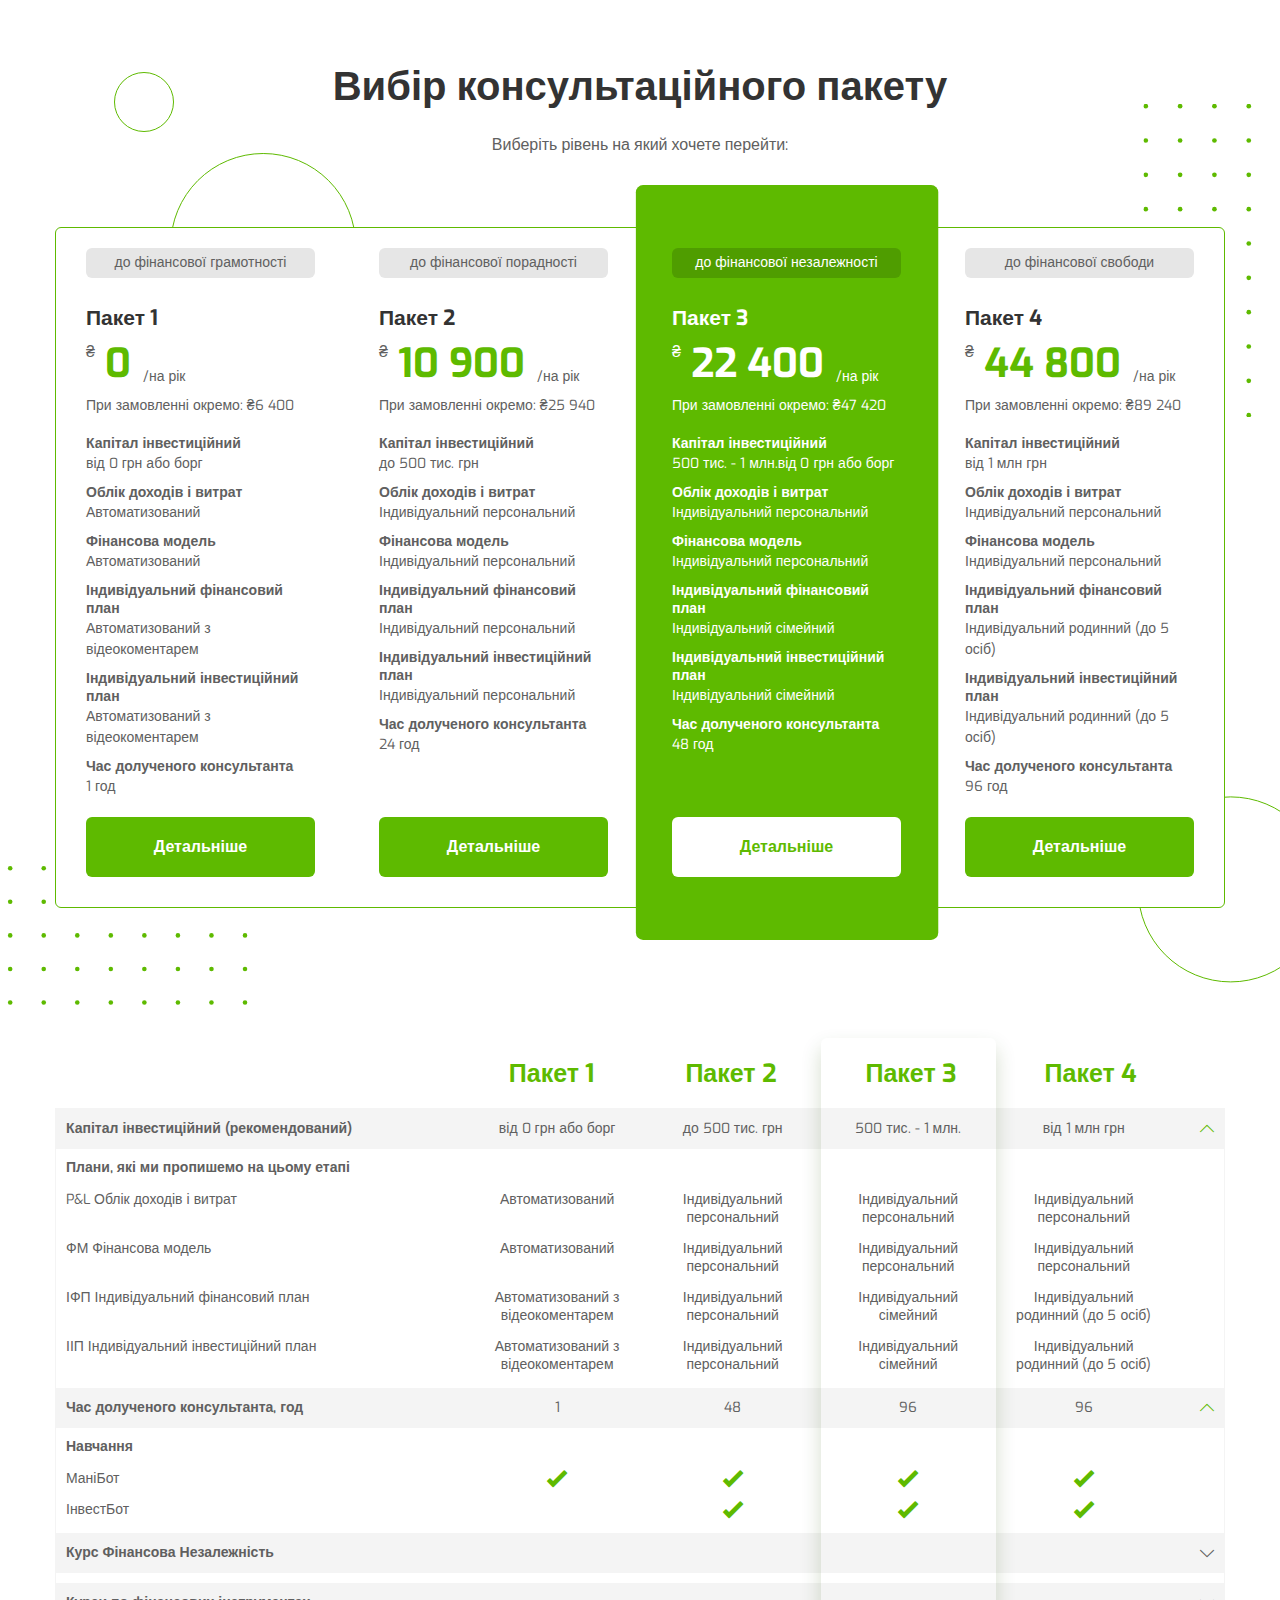
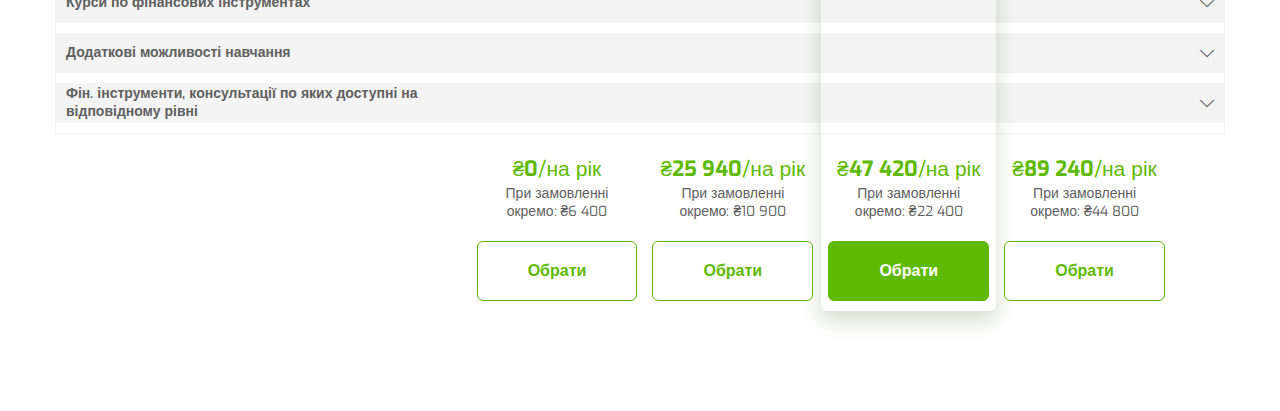
==== commit 0afa57b2: "Add files via upload" ====
--- a/index.html
+++ b/index.html
@@ -5,7 +5,7 @@
 	<title>Вибір консультаційного пакету</title>
 	<meta charset="UTF-8">
 	<meta name="format-detection" content="telephone=no">
-	<link rel="stylesheet" href="css/style.min.css?_v=20220523095234">
+	<link rel="stylesheet" href="css/style.min.css?_v=20220526091305">
 	<link rel="shortcut icon" href="favicon.ico">
 	<!-- <meta name="robots" content="noindex, nofollow"> -->
 	<meta name="viewport" content="width=device-width, initial-scale=1.0">
@@ -188,7 +188,7 @@
 								<div class="heading-characteristic__label">Капітал інвестиційний (рекомендований)</div>
 								<div class="heading-characteristic__column">від 0 грн або борг</div>
 								<div class="heading-characteristic__column">до 500 тис. грн</div>
-								<div class="heading-characteristic__column">500 тис. - 1 млн.</div>
+								<div class="heading-characteristic__column ">500 тис. - 1 млн.</div>
 								<div class="heading-characteristic__column">від 1 млн грн</div>
 							</div>
 							<div class="characteristic__content content-characteristic">
@@ -539,880 +539,886 @@
 							<a href="#" class="prices-characteristic__link button">Обрати</a>
 						</div>
 					</div>
+					<div class="characteristic__active active-characteristic">
+						<div class="active-characteristic__block"></div>
+						<div class="active-characteristic__column"></div>
+						<div class="active-characteristic__column"></div>
+						<div class="active-characteristic__column _select"></div>
+						<div class="active-characteristic__null"></div>
+					</div>
 				</div>
 			</div>
 			<div class="characteristic characteristic-mobile">
 				<div data-tabs class="characteristic__container">
 					<div data-tabs-titles class="characteristic__nav characteristic__nav-mobile">
-						<button data-tabs-title type="button" class="characteristic__btn _tab-active">Пакет 1</button>
+						<button data-tabs-title type="button" class="characteristic__btn">Пакет 1</button>
 						<button data-tabs-title type="button" class="characteristic__btn">Пакет 2</button>
-						<button data-tabs-title type="button" class="characteristic__btn">Пакет 3</button>
+						<button data-tabs-title type="button" class="characteristic__btn _select _tab-active">Пакет 3</button>
 						<button data-tabs-title type="button" class="characteristic__btn">Пакет 4</button>
 					</div>
-					<div>
-						<div data-tabs-body class="characteristic__block">
-							<div data-tabs-item class="characteristic__body">
-								<div data-spollers class="characteristic__spoller">
-									<div data-spoller class="characteristic__heading heading-characteristic  heading-characteristic-mobile _spoller-active _icon-down">
-										<div class="heading-characteristic__label">Капітал інвестиційний (рекомендований)</div>
-										<div class="heading-characteristic__column">від 0 грн або борг</div>
-									</div>
-									<div class="characteristic__content content-characteristic">
-										<div class="content-characteristic__caption">Плани, які ми пропишемо на цьому етапі</div>
-										<div class="content-characteristic__row content-characteristic__row-mobile">
-											<div class="content-characteristic__label">P&L Облік доходів і витрат</div>
-											<div class="content-characteristic__column">Автоматизований</div>
-										</div>
-										<div class="content-characteristic__row content-characteristic__row-mobile">
-											<div class="content-characteristic__label">ФМ Фінансова модель</div>
-											<div class="content-characteristic__column">Автоматизований</div>
-										</div>
-										<div class="content-characteristic__row content-characteristic__row-mobile">
-											<div class="content-characteristic__label">ІФП Індивідуальний фінансовий план</div>
-											<div class="content-characteristic__column">Автоматизований з відеокоментарем</div>
-										</div>
-										<div class="content-characteristic__row content-characteristic__row-mobile">
-											<div class="content-characteristic__label">ІІП Індивідуальний інвестиційний план</div>
-											<div class="content-characteristic__column">Автоматизований з відеокоментарем</div>
-										</div>
-									</div>
-								</div>
-								<div data-spollers class="characteristic__spoller">
-									<div data-spoller class="characteristic__heading heading-characteristic _spoller-active heading-characteristic-mobile _icon-down">
-										<div class="heading-characteristic__label">Час долученого консультанта, год</div>
-										<div class="heading-characteristic__column">1</div>
-									</div>
-									<div class="characteristic__content content-characteristic">
-										<div class="content-characteristic__caption">Навчання</div>
-										<div class="content-characteristic__row content-characteristic__row-mobile">
-											<div class="content-characteristic__label">МаніБот</div>
-											<div class="content-characteristic__column _icon-check"></div>
-										</div>
-										<div class="content-characteristic__row content-characteristic__row-mobile">
-											<div class="content-characteristic__label">ІнвестБот</div>
-											<div class="content-characteristic__column"></div>
-										</div>
-									</div>
-								</div>
-								<div data-spollers class="characteristic__spoller">
-									<div data-spoller class="characteristic__heading heading-characteristic heading-characteristic-mobile _icon-down">
-										<div class="heading-characteristic__label">Курс Фінансова Незалежність</div>
-										<div class="heading-characteristic__column"></div>
-									</div>
-									<div class="characteristic__content content-characteristic">
-										<div class="content-characteristic__row content-characteristic__row-mobile">
-											<div class="content-characteristic__label">Фінансова грамотність</div>
-											<div class="content-characteristic__column"></div>
-										</div>
-										<div class="content-characteristic__row content-characteristic__row-mobile">
-											<div class="content-characteristic__label">Фінансова порадність</div>
-											<div class="content-characteristic__column"></div>
-										</div>
-										<div class="content-characteristic__row content-characteristic__row-mobile">
-											<div class="content-characteristic__label">Стартап на мільйон</div>
-											<div class="content-characteristic__column"></div>
-										</div>
-										<div class="content-characteristic__row content-characteristic__row-mobile">
-											<div class="content-characteristic__label">Фінансові інструменти</div>
-											<div class="content-characteristic__column"></div>
-										</div>
-										<div class="content-characteristic__row content-characteristic__row-mobile">
-											<div class="content-characteristic__label">Мистецтво інвестування</div>
-											<div class="content-characteristic__column"></div>
-										</div>
-										<div class="content-characteristic__row content-characteristic__row-mobile">
-											<div class="content-characteristic__label">Тайм-менеджмент, як мистецтво</div>
-											<div class="content-characteristic__column"></div>
-										</div>
-										<div class="content-characteristic__row content-characteristic__row-mobile">
-											<div class="content-characteristic__label">Емоції і відчуття, які заважають
-												насолоджуватись життям</div>
-											<div class="content-characteristic__column"></div>
-										</div>
-										<div class="content-characteristic__row content-characteristic__row-mobile">
-											<div class="content-characteristic__label">Ораторське мистецтво</div>
-											<div class="content-characteristic__column"></div>
-										</div>
-										<div class="content-characteristic__row content-characteristic__row-mobile">
-											<div class="content-characteristic__label">Особистий бренд</div>
-											<div class="content-characteristic__column"></div>
-										</div>
-									</div>
-								</div>
-								<div data-spollers class="characteristic__spoller">
-									<div data-spoller class="characteristic__heading heading-characteristic heading-characteristic-mobile _icon-down">
-										<div class="heading-characteristic__label">Курси по фінансових інструментах</div>
-										<div class="heading-characteristic__column"></div>
-									</div>
-									<div class="characteristic__content content-characteristic">
-										<div class="content-characteristic__row content-characteristic__row-mobile">
-											<div class="content-characteristic__label">онлайн курс Накопичувальне страхування</div>
-											<div class="content-characteristic__column"></div>
-										</div>
-										<div class="content-characteristic__row content-characteristic__row-mobile">
-											<div class="content-characteristic__label">онлайн курс Криптовалюта</div>
-											<div class="content-characteristic__column"></div>
-										</div>
-										<div class="content-characteristic__row content-characteristic__row-mobile">
-											<div class="content-characteristic__label">ІФП Індивідуальний фінансовий планонлайн курс
-												по ОВДП</div>
-											<div class="content-characteristic__column"></div>
-										</div>
-										<div class="content-characteristic__row content-characteristic__row-mobile">
-											<div class="content-characteristic__label">онлайн курс по недержавній пенсії</div>
-											<div class="content-characteristic__column"></div>
-										</div>
-										<div class="content-characteristic__row content-characteristic__row-mobile">
-											<div class="content-characteristic__label">онлайн курс по ринку акцій, ETF і IPO</div>
-											<div class="content-characteristic__column"></div>
-										</div>
-									</div>
-								</div>
-								<div data-spollers class="characteristic__spoller">
-									<div data-spoller class="characteristic__heading heading-characteristic heading-characteristic-mobile _icon-down">
-										<div class="heading-characteristic__label">Додаткові можливості навчання</div>
-										<div class="heading-characteristic__column"></div>
-									</div>
-									<div class="characteristic__content content-characteristic">
-										<div class="content-characteristic__row content-characteristic__row-mobile">
-											<div class="content-characteristic__label">Електронні книги по фінансовій грамотності
-											</div>
-											<div class="content-characteristic__column"></div>
-										</div>
-										<div class="content-characteristic__row content-characteristic__row-mobile">
-											<div class="content-characteristic__label">Електронний щоденник по Фінансовій грамотності
-											</div>
-											<div class="content-characteristic__column"></div>
-										</div>
-										<div class="content-characteristic__row content-characteristic__row-mobile">
-											<div class="content-characteristic__label">Клуб мільйонерів, місяців участі</div>
-											<div class="content-characteristic__column"></div>
-										</div>
-									</div>
-								</div>
-								<div data-spollers class="characteristic__spoller">
-									<div data-spoller class="characteristic__heading heading-characteristic heading-characteristic-mobile _icon-down">
-										<div class="heading-characteristic__label">Фін. інструменти, консультації по яких доступні на
-											відповідному рівні</div>
-										<div class="heading-characteristic__column"></div>
-									</div>
-									<div class="characteristic__content content-characteristic">
-										<div class="content-characteristic__row content-characteristic__row-mobile">
-											<div class="content-characteristic__label">Накопичувальне страхування</div>
-											<div class="content-characteristic__column _icon-check"></div>
-										</div>
-										<div class="content-characteristic__row content-characteristic__row-mobile">
-											<div class="content-characteristic__label">Недержавні пенсійні фонди</div>
-											<div class="content-characteristic__column _icon-check"></div>
-										</div>
-										<div class="content-characteristic__row content-characteristic__row-mobile">
-											<div class="content-characteristic__label">Облігації внутрішньої державної позики</div>
-											<div class="content-characteristic__column _icon-check"></div>
-										</div>
-										<div class="content-characteristic__row content-characteristic__row-mobile">
-											<div class="content-characteristic__label">Акції компаній США</div>
-											<div class="content-characteristic__column"></div>
-										</div>
-										<div class="content-characteristic__row content-characteristic__row-mobile">
-											<div class="content-characteristic__label">ETF</div>
-											<div class="content-characteristic__column"></div>
-										</div>
-										<div class="content-characteristic__row content-characteristic__row-mobile">
-											<div class="content-characteristic__label">IPO</div>
-											<div class="content-characteristic__column"></div>
-										</div>
-										<div class="content-characteristic__row content-characteristic__row-mobile">
-											<div class="content-characteristic__label">Малий бізнес в Україні</div>
-											<div class="content-characteristic__column"></div>
-										</div>
-										<div class="content-characteristic__row content-characteristic__row-mobile">
-											<div class="content-characteristic__label">Криптовалюта</div>
-											<div class="content-characteristic__column"></div>
-										</div>
-										<div class="content-characteristic__row content-characteristic__row-mobile">
-											<div class="content-characteristic__label">Нерухомість</div>
-											<div class="content-characteristic__column"></div>
-										</div>
-										<div class="content-characteristic__row content-characteristic__row-mobile">
-											<div class="content-characteristic__label">Земля</div>
-											<div class="content-characteristic__column"></div>
-										</div>
-										<div class="content-characteristic__row content-characteristic__row-mobile">
-											<div class="content-characteristic__label">Оподаткування</div>
-											<div class="content-characteristic__column"></div>
-										</div>
-										<div class="content-characteristic__row content-characteristic__row-mobile">
-											<div class="content-characteristic__label">Власний бізнес</div>
-											<div class="content-characteristic__column"></div>
-										</div>
-										<div class="content-characteristic__row content-characteristic__row-mobile">
-											<div class="content-characteristic__label">Індивідуальні</div>
-											<div class="content-characteristic__column"></div>
-										</div>
-										<div class="content-characteristic__row content-characteristic__row-mobile">
-											<div class="content-characteristic__label">Повернення можливої комісії по фінансових
-												інструментах</div>
-											<div class="content-characteristic__column"></div>
+					<div data-tabs-body class="characteristic__block">
+						<div data-tabs-item class="characteristic__body">
+							<div data-spollers class="characteristic__spoller">
+								<div data-spoller class="characteristic__heading heading-characteristic  heading-characteristic-mobile _spoller-active _icon-down">
+									<div class="heading-characteristic__label">Капітал інвестиційний (рекомендований)</div>
+									<div class="heading-characteristic__column">від 0 грн або борг</div>
+								</div>
+								<div class="characteristic__content content-characteristic">
+									<div class="content-characteristic__caption">Плани, які ми пропишемо на цьому етапі</div>
+									<div class="content-characteristic__row content-characteristic__row-mobile">
+										<div class="content-characteristic__label">P&L Облік доходів і витрат</div>
+										<div class="content-characteristic__column">Автоматизований</div>
+									</div>
+									<div class="content-characteristic__row content-characteristic__row-mobile">
+										<div class="content-characteristic__label">ФМ Фінансова модель</div>
+										<div class="content-characteristic__column">Автоматизований</div>
+									</div>
+									<div class="content-characteristic__row content-characteristic__row-mobile">
+										<div class="content-characteristic__label">ІФП Індивідуальний фінансовий план</div>
+										<div class="content-characteristic__column">Автоматизований з відеокоментарем</div>
+									</div>
+									<div class="content-characteristic__row content-characteristic__row-mobile">
+										<div class="content-characteristic__label">ІІП Індивідуальний інвестиційний план</div>
+										<div class="content-characteristic__column">Автоматизований з відеокоментарем</div>
+									</div>
+								</div>
+							</div>
+							<div data-spollers class="characteristic__spoller">
+								<div data-spoller class="characteristic__heading heading-characteristic _spoller-active heading-characteristic-mobile _icon-down">
+									<div class="heading-characteristic__label">Час долученого консультанта, год</div>
+									<div class="heading-characteristic__column">1</div>
+								</div>
+								<div class="characteristic__content content-characteristic">
+									<div class="content-characteristic__caption">Навчання</div>
+									<div class="content-characteristic__row content-characteristic__row-mobile">
+										<div class="content-characteristic__label">МаніБот</div>
+										<div class="content-characteristic__column _icon-check"></div>
+									</div>
+									<div class="content-characteristic__row content-characteristic__row-mobile">
+										<div class="content-characteristic__label">ІнвестБот</div>
+										<div class="content-characteristic__column"></div>
+									</div>
+								</div>
+							</div>
+							<div data-spollers class="characteristic__spoller">
+								<div data-spoller class="characteristic__heading heading-characteristic heading-characteristic-mobile _icon-down">
+									<div class="heading-characteristic__label">Курс Фінансова Незалежність</div>
+									<div class="heading-characteristic__column"></div>
+								</div>
+								<div class="characteristic__content content-characteristic">
+									<div class="content-characteristic__row content-characteristic__row-mobile">
+										<div class="content-characteristic__label">Фінансова грамотність</div>
+										<div class="content-characteristic__column"></div>
+									</div>
+									<div class="content-characteristic__row content-characteristic__row-mobile">
+										<div class="content-characteristic__label">Фінансова порадність</div>
+										<div class="content-characteristic__column"></div>
+									</div>
+									<div class="content-characteristic__row content-characteristic__row-mobile">
+										<div class="content-characteristic__label">Стартап на мільйон</div>
+										<div class="content-characteristic__column"></div>
+									</div>
+									<div class="content-characteristic__row content-characteristic__row-mobile">
+										<div class="content-characteristic__label">Фінансові інструменти</div>
+										<div class="content-characteristic__column"></div>
+									</div>
+									<div class="content-characteristic__row content-characteristic__row-mobile">
+										<div class="content-characteristic__label">Мистецтво інвестування</div>
+										<div class="content-characteristic__column"></div>
+									</div>
+									<div class="content-characteristic__row content-characteristic__row-mobile">
+										<div class="content-characteristic__label">Тайм-менеджмент, як мистецтво</div>
+										<div class="content-characteristic__column"></div>
+									</div>
+									<div class="content-characteristic__row content-characteristic__row-mobile">
+										<div class="content-characteristic__label">Емоції і відчуття, які заважають
+											насолоджуватись життям</div>
+										<div class="content-characteristic__column"></div>
+									</div>
+									<div class="content-characteristic__row content-characteristic__row-mobile">
+										<div class="content-characteristic__label">Ораторське мистецтво</div>
+										<div class="content-characteristic__column"></div>
+									</div>
+									<div class="content-characteristic__row content-characteristic__row-mobile">
+										<div class="content-characteristic__label">Особистий бренд</div>
+										<div class="content-characteristic__column"></div>
+									</div>
+								</div>
+							</div>
+							<div data-spollers class="characteristic__spoller">
+								<div data-spoller class="characteristic__heading heading-characteristic heading-characteristic-mobile _icon-down">
+									<div class="heading-characteristic__label">Курси по фінансових інструментах</div>
+									<div class="heading-characteristic__column"></div>
+								</div>
+								<div class="characteristic__content content-characteristic">
+									<div class="content-characteristic__row content-characteristic__row-mobile">
+										<div class="content-characteristic__label">онлайн курс Накопичувальне страхування</div>
+										<div class="content-characteristic__column"></div>
+									</div>
+									<div class="content-characteristic__row content-characteristic__row-mobile">
+										<div class="content-characteristic__label">онлайн курс Криптовалюта</div>
+										<div class="content-characteristic__column"></div>
+									</div>
+									<div class="content-characteristic__row content-characteristic__row-mobile">
+										<div class="content-characteristic__label">ІФП Індивідуальний фінансовий планонлайн курс
+											по ОВДП</div>
+										<div class="content-characteristic__column"></div>
+									</div>
+									<div class="content-characteristic__row content-characteristic__row-mobile">
+										<div class="content-characteristic__label">онлайн курс по недержавній пенсії</div>
+										<div class="content-characteristic__column"></div>
+									</div>
+									<div class="content-characteristic__row content-characteristic__row-mobile">
+										<div class="content-characteristic__label">онлайн курс по ринку акцій, ETF і IPO</div>
+										<div class="content-characteristic__column"></div>
+									</div>
+								</div>
+							</div>
+							<div data-spollers class="characteristic__spoller">
+								<div data-spoller class="characteristic__heading heading-characteristic heading-characteristic-mobile _icon-down">
+									<div class="heading-characteristic__label">Додаткові можливості навчання</div>
+									<div class="heading-characteristic__column"></div>
+								</div>
+								<div class="characteristic__content content-characteristic">
+									<div class="content-characteristic__row content-characteristic__row-mobile">
+										<div class="content-characteristic__label">Електронні книги по фінансовій грамотності
+										</div>
+										<div class="content-characteristic__column"></div>
+									</div>
+									<div class="content-characteristic__row content-characteristic__row-mobile">
+										<div class="content-characteristic__label">Електронний щоденник по Фінансовій грамотності
+										</div>
+										<div class="content-characteristic__column"></div>
+									</div>
+									<div class="content-characteristic__row content-characteristic__row-mobile">
+										<div class="content-characteristic__label">Клуб мільйонерів, місяців участі</div>
+										<div class="content-characteristic__column"></div>
+									</div>
+								</div>
+							</div>
+							<div data-spollers class="characteristic__spoller">
+								<div data-spoller class="characteristic__heading heading-characteristic heading-characteristic-mobile _icon-down">
+									<div class="heading-characteristic__label">Фін. інструменти, консультації по яких доступні на
+										відповідному рівні</div>
+									<div class="heading-characteristic__column"></div>
+								</div>
+								<div class="characteristic__content content-characteristic">
+									<div class="content-characteristic__row content-characteristic__row-mobile">
+										<div class="content-characteristic__label">Накопичувальне страхування</div>
+										<div class="content-characteristic__column _icon-check"></div>
+									</div>
+									<div class="content-characteristic__row content-characteristic__row-mobile">
+										<div class="content-characteristic__label">Недержавні пенсійні фонди</div>
+										<div class="content-characteristic__column _icon-check"></div>
+									</div>
+									<div class="content-characteristic__row content-characteristic__row-mobile">
+										<div class="content-characteristic__label">Облігації внутрішньої державної позики</div>
+										<div class="content-characteristic__column _icon-check"></div>
+									</div>
+									<div class="content-characteristic__row content-characteristic__row-mobile">
+										<div class="content-characteristic__label">Акції компаній США</div>
+										<div class="content-characteristic__column"></div>
+									</div>
+									<div class="content-characteristic__row content-characteristic__row-mobile">
+										<div class="content-characteristic__label">ETF</div>
+										<div class="content-characteristic__column"></div>
+									</div>
+									<div class="content-characteristic__row content-characteristic__row-mobile">
+										<div class="content-characteristic__label">IPO</div>
+										<div class="content-characteristic__column"></div>
+									</div>
+									<div class="content-characteristic__row content-characteristic__row-mobile">
+										<div class="content-characteristic__label">Малий бізнес в Україні</div>
+										<div class="content-characteristic__column"></div>
+									</div>
+									<div class="content-characteristic__row content-characteristic__row-mobile">
+										<div class="content-characteristic__label">Криптовалюта</div>
+										<div class="content-characteristic__column"></div>
+									</div>
+									<div class="content-characteristic__row content-characteristic__row-mobile">
+										<div class="content-characteristic__label">Нерухомість</div>
+										<div class="content-characteristic__column"></div>
+									</div>
+									<div class="content-characteristic__row content-characteristic__row-mobile">
+										<div class="content-characteristic__label">Земля</div>
+										<div class="content-characteristic__column"></div>
+									</div>
+									<div class="content-characteristic__row content-characteristic__row-mobile">
+										<div class="content-characteristic__label">Оподаткування</div>
+										<div class="content-characteristic__column"></div>
+									</div>
+									<div class="content-characteristic__row content-characteristic__row-mobile">
+										<div class="content-characteristic__label">Власний бізнес</div>
+										<div class="content-characteristic__column"></div>
+									</div>
+									<div class="content-characteristic__row content-characteristic__row-mobile">
+										<div class="content-characteristic__label">Індивідуальні</div>
+										<div class="content-characteristic__column"></div>
+									</div>
+									<div class="content-characteristic__row content-characteristic__row-mobile">
+										<div class="content-characteristic__label">Повернення можливої комісії по фінансових
+											інструментах</div>
+										<div class="content-characteristic__column"></div>
 
-										</div>
-									</div>
-								</div>
-							</div>
-							<div data-tabs-item class="characteristic__body">
-								<div data-spollers class="characteristic__spoller">
-									<div data-spoller class="characteristic__heading heading-characteristic _spoller-active heading-characteristic-mobile _icon-down">
-										<div class="heading-characteristic__label">Капітал інвестиційний (рекомендований)</div>
-										<div class="heading-characteristic__column">до 500 тис. грн</div>
-									</div>
-									<div class="characteristic__content content-characteristic">
-										<div class="content-characteristic__caption">Плани, які ми пропишемо на цьому етапі</div>
-										<div class="content-characteristic__row content-characteristic__row-mobile">
-											<div class="content-characteristic__label">P&L Облік доходів і витрат</div>
-											<div class="content-characteristic__column">Індивідуальний персональний</div>
-										</div>
-										<div class="content-characteristic__row content-characteristic__row-mobile">
-											<div class="content-characteristic__label">ФМ Фінансова модель</div>
-											<div class="content-characteristic__column">Індивідуальний персональний</div>
-										</div>
-										<div class="content-characteristic__row content-characteristic__row-mobile">
-											<div class="content-characteristic__label">ІФП Індивідуальний фінансовий план</div>
-											<div class="content-characteristic__column">Індивідуальний персональний</div>
-										</div>
-										<div class="content-characteristic__row content-characteristic__row-mobile">
-											<div class="content-characteristic__label">ІІП Індивідуальний інвестиційний план</div>
-											<div class="content-characteristic__column">Індивідуальний персональний</div>
-										</div>
-									</div>
-								</div>
-								<div data-spollers class="characteristic__spoller">
-									<div data-spoller class="characteristic__heading heading-characteristic _spoller-active heading-characteristic-mobile _icon-down">
-										<div class="heading-characteristic__label">Час долученого консультанта, год</div>
-										<div class="heading-characteristic__column">48</div>
-									</div>
-									<div class="characteristic__content content-characteristic">
-										<div class="content-characteristic__caption">Навчання</div>
-										<div class="content-characteristic__row content-characteristic__row-mobile">
-											<div class="content-characteristic__label">МаніБот</div>
-											<div class="content-characteristic__column _icon-check"></div>
-										</div>
-										<div class="content-characteristic__row content-characteristic__row-mobile">
-											<div class="content-characteristic__label">ІнвестБот</div>
-											<div class="content-characteristic__column _icon-check"></div>
-										</div>
-									</div>
-								</div>
-								<div data-spollers class="characteristic__spoller">
-									<div data-spoller class="characteristic__heading heading-characteristic heading-characteristic-mobile _icon-down">
-										<div class="heading-characteristic__label">Курс Фінансова Незалежність</div>
-										<div class="heading-characteristic__column"></div>
-									</div>
-									<div class="characteristic__content content-characteristic">
-										<div class="content-characteristic__row content-characteristic__row-mobile">
-											<div class="content-characteristic__label">Фінансова грамотність</div>
-											<div class="content-characteristic__column _icon-check"></div>
-										</div>
-										<div class="content-characteristic__row content-characteristic__row-mobile">
-											<div class="content-characteristic__label">Фінансова порадність</div>
-											<div class="content-characteristic__column _icon-check"></div>
-										</div>
-										<div class="content-characteristic__row content-characteristic__row-mobile">
-											<div class="content-characteristic__label">Стартап на мільйон</div>
-											<div class="content-characteristic__column _icon-check"></div>
-										</div>
-										<div class="content-characteristic__row content-characteristic__row-mobile">
-											<div class="content-characteristic__label">Фінансові інструменти</div>
-											<div class="content-characteristic__column _icon-check"></div>
-										</div>
-										<div class="content-characteristic__row content-characteristic__row-mobile">
-											<div class="content-characteristic__label">Мистецтво інвестування</div>
-											<div class="content-characteristic__column _icon-check"></div>
-										</div>
-										<div class="content-characteristic__row content-characteristic__row-mobile">
-											<div class="content-characteristic__label">Тайм-менеджмент, як мистецтво</div>
-											<div class="content-characteristic__column _icon-check"></div>
-										</div>
-										<div class="content-characteristic__row content-characteristic__row-mobile">
-											<div class="content-characteristic__label">Емоції і відчуття, які заважають
-												насолоджуватись
-												життям</div>
-											<div class="content-characteristic__column _icon-check"></div>
-										</div>
-										<div class="content-characteristic__row content-characteristic__row-mobile">
-											<div class="content-characteristic__label">Ораторське мистецтво</div>
-											<div class="content-characteristic__column _icon-check"></div>
-										</div>
-										<div class="content-characteristic__row content-characteristic__row-mobile">
-											<div class="content-characteristic__label">Особистий бренд</div>
-											<div class="content-characteristic__column _icon-check"></div>
-										</div>
-									</div>
-								</div>
-								<div data-spollers class="characteristic__spoller">
-									<div data-spoller class="characteristic__heading heading-characteristic heading-characteristic-mobile _icon-down">
-										<div class="heading-characteristic__label">Курси по фінансових інструментах</div>
-										<div class="heading-characteristic__column"></div>
-									</div>
-									<div class="characteristic__content content-characteristic">
-										<div class="content-characteristic__row content-characteristic__row-mobile">
-											<div class="content-characteristic__label">онлайн курс Накопичувальне страхування</div>
-											<div class="content-characteristic__column _icon-check"></div>
-										</div>
-										<div class="content-characteristic__row content-characteristic__row-mobile">
-											<div class="content-characteristic__label">онлайн курс Криптовалюта</div>
-											<div class="content-characteristic__column _icon-check"></div>
-										</div>
-										<div class="content-characteristic__row content-characteristic__row-mobile">
-											<div class="content-characteristic__label">ІФП Індивідуальний фінансовий планонлайн курс
-												по
-												ОВДП</div>
-											<div class="content-characteristic__column _icon-check"></div>
-										</div>
-										<div class="content-characteristic__row content-characteristic__row-mobile">
-											<div class="content-characteristic__label">онлайн курс по недержавній пенсії</div>
-											<div class="content-characteristic__column _icon-check"></div>
-										</div>
-										<div class="content-characteristic__row content-characteristic__row-mobile">
-											<div class="content-characteristic__label">онлайн курс по ринку акцій, ETF і IPO</div>
-											<div class="content-characteristic__column"></div>
-										</div>
-									</div>
-								</div>
-								<div data-spollers class="characteristic__spoller">
-									<div data-spoller class="characteristic__heading heading-characteristic heading-characteristic-mobile _icon-down">
-										<div class="heading-characteristic__label">Додаткові можливості навчання</div>
-										<div class="heading-characteristic__column"></div>
-									</div>
-									<div class="characteristic__content content-characteristic">
-										<div class="content-characteristic__row content-characteristic__row-mobile">
-											<div class="content-characteristic__label">Електронні книги по фінансовій грамотності
-											</div>
-											<div class="content-characteristic__column _icon-check"></div>
-										</div>
-										<div class="content-characteristic__row content-characteristic__row-mobile">
-											<div class="content-characteristic__label">Електронний щоденник по Фінансовій грамотності
-											</div>
-											<div class="content-characteristic__column _icon-check"></div>
-										</div>
-										<div class="content-characteristic__row content-characteristic__row-mobile">
-											<div class="content-characteristic__label">Клуб мільйонерів, місяців участі</div>
-											<div class="content-characteristic__column">2</div>
-										</div>
-									</div>
-								</div>
-								<div data-spollers class="characteristic__spoller">
-									<div data-spoller class="characteristic__heading heading-characteristic heading-characteristic-mobile _icon-down">
-										<div class="heading-characteristic__label">Фін. інструменти, консультації по яких доступні на
-											відповідному рівні</div>
-										<div class="heading-characteristic__column"></div>
-									</div>
-									<div class="characteristic__content content-characteristic">
-										<div class="content-characteristic__row content-characteristic__row-mobile">
-											<div class="content-characteristic__label">Накопичувальне страхування</div>
-											<div class="content-characteristic__column _icon-check"></div>
-										</div>
-										<div class="content-characteristic__row content-characteristic__row-mobile">
-											<div class="content-characteristic__label">Недержавні пенсійні фонди</div>
-											<div class="content-characteristic__column _icon-check"></div>
-										</div>
-										<div class="content-characteristic__row content-characteristic__row-mobile">
-											<div class="content-characteristic__label">Облігації внутрішньої державної позики</div>
-											<div class="content-characteristic__column _icon-check"></div>
-										</div>
-										<div class="content-characteristic__row content-characteristic__row-mobile">
-											<div class="content-characteristic__label">Акції компаній США</div>
-											<div class="content-characteristic__column _icon-check"></div>
-										</div>
-										<div class="content-characteristic__row content-characteristic__row-mobile">
-											<div class="content-characteristic__label">ETF</div>
-											<div class="content-characteristic__column _icon-check"></div>
-										</div>
-										<div class="content-characteristic__row content-characteristic__row-mobile">
-											<div class="content-characteristic__label">IPO</div>
-											<div class="content-characteristic__column _icon-check"></div>
-										</div>
-										<div class="content-characteristic__row content-characteristic__row-mobile">
-											<div class="content-characteristic__label">Малий бізнес в Україні</div>
-											<div class="content-characteristic__column _icon-check"></div>
-										</div>
-										<div class="content-characteristic__row content-characteristic__row-mobile">
-											<div class="content-characteristic__label">Криптовалюта</div>
-											<div class="content-characteristic__column _icon-check"></div>
-										</div>
-										<div class="content-characteristic__row content-characteristic__row-mobile">
-											<div class="content-characteristic__label">Нерухомість</div>
-											<div class="content-characteristic__column"></div>
-										</div>
-										<div class="content-characteristic__row content-characteristic__row-mobile">
-											<div class="content-characteristic__label">Земля</div>
-											<div class="content-characteristic__column"></div>
-										</div>
-										<div class="content-characteristic__row content-characteristic__row-mobile">
-											<div class="content-characteristic__label">Оподаткування</div>
-											<div class="content-characteristic__column"></div>
-										</div>
-										<div class="content-characteristic__row content-characteristic__row-mobile">
-											<div class="content-characteristic__label">Власний бізнес</div>
-											<div class="content-characteristic__column"></div>
-										</div>
-										<div class="content-characteristic__row content-characteristic__row-mobile">
-											<div class="content-characteristic__label">Індивідуальні</div>
-											<div class="content-characteristic__column"></div>
-										</div>
-										<div class="content-characteristic__row content-characteristic__row-mobile">
-											<div class="content-characteristic__label">Повернення можливої комісії по фінансових
-												інструментах</div>
-											<div class="content-characteristic__column"></div>
-										</div>
-									</div>
-								</div>
-							</div>
-							<div data-tabs-item class="characteristic__body">
-								<div data-spollers class="characteristic__spoller">
-									<div data-spoller class="characteristic__heading heading-characteristic _spoller-active heading-characteristic-mobile _icon-down">
-										<div class="heading-characteristic__label">Капітал інвестиційний (рекомендований)</div>
-										<div class="heading-characteristic__column">500 тис. - 1 млн.</div>
-									</div>
-									<div class="characteristic__content content-characteristic">
-										<div class="content-characteristic__caption">Плани, які ми пропишемо на цьому етапі</div>
-										<div class="content-characteristic__row content-characteristic__row-mobile">
-											<div class="content-characteristic__label">P&L Облік доходів і витрат</div>
-											<div class="content-characteristic__column">Індивідуальний персональний</div>
-										</div>
-										<div class="content-characteristic__row content-characteristic__row-mobile">
-											<div class="content-characteristic__label">ФМ Фінансова модель</div>
-											<div class="content-characteristic__column">Індивідуальний персональний</div>
-										</div>
-										<div class="content-characteristic__row content-characteristic__row-mobile">
-											<div class="content-characteristic__label">ІФП Індивідуальний фінансовий план</div>
-											<div class="content-characteristic__column">Індивідуальний сімейний</div>
-										</div>
-										<div class="content-characteristic__row content-characteristic__row-mobile">
-											<div class="content-characteristic__label">ІІП Індивідуальний інвестиційний план</div>
-											<div class="content-characteristic__column">Індивідуальний сімейний</div>
-										</div>
-									</div>
-								</div>
-								<div data-spollers class="characteristic__spoller">
-									<div data-spoller class="characteristic__heading heading-characteristic _spoller-active heading-characteristic-mobile _icon-down">
-										<div class="heading-characteristic__label">Час долученого консультанта, год</div>
-										<div class="heading-characteristic__column">96</div>
-									</div>
-									<div class="characteristic__content content-characteristic">
-										<div class="content-characteristic__caption">Навчання</div>
-										<div class="content-characteristic__row content-characteristic__row-mobile">
-											<div class="content-characteristic__label">МаніБот</div>
-											<div class="content-characteristic__column _icon-check"></div>
-										</div>
-										<div class="content-characteristic__row content-characteristic__row-mobile">
-											<div class="content-characteristic__label">ІнвестБот</div>
-											<div class="content-characteristic__column _icon-check"></div>
-										</div>
-									</div>
-								</div>
-								<div data-spollers class="characteristic__spoller">
-									<div data-spoller class="characteristic__heading heading-characteristic heading-characteristic-mobile _icon-down">
-										<div class="heading-characteristic__label">Курс Фінансова Незалежність</div>
-										<div class="heading-characteristic__column"></div>
-									</div>
-									<div class="characteristic__content content-characteristic">
-										<div class="content-characteristic__row content-characteristic__row-mobile">
-											<div class="content-characteristic__label">Фінансова грамотність</div>
-											<div class="content-characteristic__column _icon-check"></div>
-										</div>
-										<div class="content-characteristic__row content-characteristic__row-mobile">
-											<div class="content-characteristic__label">Фінансова порадність</div>
-											<div class="content-characteristic__column _icon-check"></div>
-										</div>
-										<div class="content-characteristic__row content-characteristic__row-mobile">
-											<div class="content-characteristic__label">Стартап на мільйон</div>
-											<div class="content-characteristic__column _icon-check"></div>
-										</div>
-										<div class="content-characteristic__row content-characteristic__row-mobile">
-											<div class="content-characteristic__label">Фінансові інструменти</div>
-											<div class="content-characteristic__column _icon-check"></div>
-										</div>
-										<div class="content-characteristic__row content-characteristic__row-mobile">
-											<div class="content-characteristic__label">Мистецтво інвестування</div>
-											<div class="content-characteristic__column _icon-check"></div>
-										</div>
-										<div class="content-characteristic__row content-characteristic__row-mobile">
-											<div class="content-characteristic__label">Тайм-менеджмент, як мистецтво</div>
-											<div class="content-characteristic__column _icon-check"></div>
-										</div>
-										<div class="content-characteristic__row content-characteristic__row-mobile">
-											<div class="content-characteristic__label">Емоції і відчуття, які заважають
-												насолоджуватись
-												життям</div>
-											<div class="content-characteristic__column _icon-check"></div>
-										</div>
-										<div class="content-characteristic__row content-characteristic__row-mobile">
-											<div class="content-characteristic__label">Ораторське мистецтво</div>
+									</div>
+								</div>
+							</div>
+						</div>
+						<div data-tabs-item class="characteristic__body">
+							<div data-spollers class="characteristic__spoller">
+								<div data-spoller class="characteristic__heading heading-characteristic _spoller-active heading-characteristic-mobile _icon-down">
+									<div class="heading-characteristic__label">Капітал інвестиційний (рекомендований)</div>
+									<div class="heading-characteristic__column">до 500 тис. грн</div>
+								</div>
+								<div class="characteristic__content content-characteristic">
+									<div class="content-characteristic__caption">Плани, які ми пропишемо на цьому етапі</div>
+									<div class="content-characteristic__row content-characteristic__row-mobile">
+										<div class="content-characteristic__label">P&L Облік доходів і витрат</div>
+										<div class="content-characteristic__column">Індивідуальний персональний</div>
+									</div>
+									<div class="content-characteristic__row content-characteristic__row-mobile">
+										<div class="content-characteristic__label">ФМ Фінансова модель</div>
+										<div class="content-characteristic__column">Індивідуальний персональний</div>
+									</div>
+									<div class="content-characteristic__row content-characteristic__row-mobile">
+										<div class="content-characteristic__label">ІФП Індивідуальний фінансовий план</div>
+										<div class="content-characteristic__column">Індивідуальний персональний</div>
+									</div>
+									<div class="content-characteristic__row content-characteristic__row-mobile">
+										<div class="content-characteristic__label">ІІП Індивідуальний інвестиційний план</div>
+										<div class="content-characteristic__column">Індивідуальний персональний</div>
+									</div>
+								</div>
+							</div>
+							<div data-spollers class="characteristic__spoller">
+								<div data-spoller class="characteristic__heading heading-characteristic _spoller-active heading-characteristic-mobile _icon-down">
+									<div class="heading-characteristic__label">Час долученого консультанта, год</div>
+									<div class="heading-characteristic__column">48</div>
+								</div>
+								<div class="characteristic__content content-characteristic">
+									<div class="content-characteristic__caption">Навчання</div>
+									<div class="content-characteristic__row content-characteristic__row-mobile">
+										<div class="content-characteristic__label">МаніБот</div>
+										<div class="content-characteristic__column _icon-check"></div>
+									</div>
+									<div class="content-characteristic__row content-characteristic__row-mobile">
+										<div class="content-characteristic__label">ІнвестБот</div>
+										<div class="content-characteristic__column _icon-check"></div>
+									</div>
+								</div>
+							</div>
+							<div data-spollers class="characteristic__spoller">
+								<div data-spoller class="characteristic__heading heading-characteristic heading-characteristic-mobile _icon-down">
+									<div class="heading-characteristic__label">Курс Фінансова Незалежність</div>
+									<div class="heading-characteristic__column"></div>
+								</div>
+								<div class="characteristic__content content-characteristic">
+									<div class="content-characteristic__row content-characteristic__row-mobile">
+										<div class="content-characteristic__label">Фінансова грамотність</div>
+										<div class="content-characteristic__column _icon-check"></div>
+									</div>
+									<div class="content-characteristic__row content-characteristic__row-mobile">
+										<div class="content-characteristic__label">Фінансова порадність</div>
+										<div class="content-characteristic__column _icon-check"></div>
+									</div>
+									<div class="content-characteristic__row content-characteristic__row-mobile">
+										<div class="content-characteristic__label">Стартап на мільйон</div>
+										<div class="content-characteristic__column _icon-check"></div>
+									</div>
+									<div class="content-characteristic__row content-characteristic__row-mobile">
+										<div class="content-characteristic__label">Фінансові інструменти</div>
+										<div class="content-characteristic__column _icon-check"></div>
+									</div>
+									<div class="content-characteristic__row content-characteristic__row-mobile">
+										<div class="content-characteristic__label">Мистецтво інвестування</div>
+										<div class="content-characteristic__column _icon-check"></div>
+									</div>
+									<div class="content-characteristic__row content-characteristic__row-mobile">
+										<div class="content-characteristic__label">Тайм-менеджмент, як мистецтво</div>
+										<div class="content-characteristic__column _icon-check"></div>
+									</div>
+									<div class="content-characteristic__row content-characteristic__row-mobile">
+										<div class="content-characteristic__label">Емоції і відчуття, які заважають
+											насолоджуватись
+											життям</div>
+										<div class="content-characteristic__column _icon-check"></div>
+									</div>
+									<div class="content-characteristic__row content-characteristic__row-mobile">
+										<div class="content-characteristic__label">Ораторське мистецтво</div>
+										<div class="content-characteristic__column _icon-check"></div>
+									</div>
+									<div class="content-characteristic__row content-characteristic__row-mobile">
+										<div class="content-characteristic__label">Особистий бренд</div>
+										<div class="content-characteristic__column _icon-check"></div>
+									</div>
+								</div>
+							</div>
+							<div data-spollers class="characteristic__spoller">
+								<div data-spoller class="characteristic__heading heading-characteristic heading-characteristic-mobile _icon-down">
+									<div class="heading-characteristic__label">Курси по фінансових інструментах</div>
+									<div class="heading-characteristic__column"></div>
+								</div>
+								<div class="characteristic__content content-characteristic">
+									<div class="content-characteristic__row content-characteristic__row-mobile">
+										<div class="content-characteristic__label">онлайн курс Накопичувальне страхування</div>
+										<div class="content-characteristic__column _icon-check"></div>
+									</div>
+									<div class="content-characteristic__row content-characteristic__row-mobile">
+										<div class="content-characteristic__label">онлайн курс Криптовалюта</div>
+										<div class="content-characteristic__column _icon-check"></div>
+									</div>
+									<div class="content-characteristic__row content-characteristic__row-mobile">
+										<div class="content-characteristic__label">ІФП Індивідуальний фінансовий планонлайн курс
+											по
+											ОВДП</div>
+										<div class="content-characteristic__column _icon-check"></div>
+									</div>
+									<div class="content-characteristic__row content-characteristic__row-mobile">
+										<div class="content-characteristic__label">онлайн курс по недержавній пенсії</div>
+										<div class="content-characteristic__column _icon-check"></div>
+									</div>
+									<div class="content-characteristic__row content-characteristic__row-mobile">
+										<div class="content-characteristic__label">онлайн курс по ринку акцій, ETF і IPO</div>
+										<div class="content-characteristic__column"></div>
+									</div>
+								</div>
+							</div>
+							<div data-spollers class="characteristic__spoller">
+								<div data-spoller class="characteristic__heading heading-characteristic heading-characteristic-mobile _icon-down">
+									<div class="heading-characteristic__label">Додаткові можливості навчання</div>
+									<div class="heading-characteristic__column"></div>
+								</div>
+								<div class="characteristic__content content-characteristic">
+									<div class="content-characteristic__row content-characteristic__row-mobile">
+										<div class="content-characteristic__label">Електронні книги по фінансовій грамотності
+										</div>
+										<div class="content-characteristic__column _icon-check"></div>
+									</div>
+									<div class="content-characteristic__row content-characteristic__row-mobile">
+										<div class="content-characteristic__label">Електронний щоденник по Фінансовій грамотності
+										</div>
+										<div class="content-characteristic__column _icon-check"></div>
+									</div>
+									<div class="content-characteristic__row content-characteristic__row-mobile">
+										<div class="content-characteristic__label">Клуб мільйонерів, місяців участі</div>
+										<div class="content-characteristic__column">2</div>
+									</div>
+								</div>
+							</div>
+							<div data-spollers class="characteristic__spoller">
+								<div data-spoller class="characteristic__heading heading-characteristic heading-characteristic-mobile _icon-down">
+									<div class="heading-characteristic__label">Фін. інструменти, консультації по яких доступні на
+										відповідному рівні</div>
+									<div class="heading-characteristic__column"></div>
+								</div>
+								<div class="characteristic__content content-characteristic">
+									<div class="content-characteristic__row content-characteristic__row-mobile">
+										<div class="content-characteristic__label">Накопичувальне страхування</div>
+										<div class="content-characteristic__column _icon-check"></div>
+									</div>
+									<div class="content-characteristic__row content-characteristic__row-mobile">
+										<div class="content-characteristic__label">Недержавні пенсійні фонди</div>
+										<div class="content-characteristic__column _icon-check"></div>
+									</div>
+									<div class="content-characteristic__row content-characteristic__row-mobile">
+										<div class="content-characteristic__label">Облігації внутрішньої державної позики</div>
+										<div class="content-characteristic__column _icon-check"></div>
+									</div>
+									<div class="content-characteristic__row content-characteristic__row-mobile">
+										<div class="content-characteristic__label">Акції компаній США</div>
+										<div class="content-characteristic__column _icon-check"></div>
+									</div>
+									<div class="content-characteristic__row content-characteristic__row-mobile">
+										<div class="content-characteristic__label">ETF</div>
+										<div class="content-characteristic__column _icon-check"></div>
+									</div>
+									<div class="content-characteristic__row content-characteristic__row-mobile">
+										<div class="content-characteristic__label">IPO</div>
+										<div class="content-characteristic__column _icon-check"></div>
+									</div>
+									<div class="content-characteristic__row content-characteristic__row-mobile">
+										<div class="content-characteristic__label">Малий бізнес в Україні</div>
+										<div class="content-characteristic__column _icon-check"></div>
+									</div>
+									<div class="content-characteristic__row content-characteristic__row-mobile">
+										<div class="content-characteristic__label">Криптовалюта</div>
+										<div class="content-characteristic__column _icon-check"></div>
+									</div>
+									<div class="content-characteristic__row content-characteristic__row-mobile">
+										<div class="content-characteristic__label">Нерухомість</div>
+										<div class="content-characteristic__column"></div>
+									</div>
+									<div class="content-characteristic__row content-characteristic__row-mobile">
+										<div class="content-characteristic__label">Земля</div>
+										<div class="content-characteristic__column"></div>
+									</div>
+									<div class="content-characteristic__row content-characteristic__row-mobile">
+										<div class="content-characteristic__label">Оподаткування</div>
+										<div class="content-characteristic__column"></div>
+									</div>
+									<div class="content-characteristic__row content-characteristic__row-mobile">
+										<div class="content-characteristic__label">Власний бізнес</div>
+										<div class="content-characteristic__column"></div>
+									</div>
+									<div class="content-characteristic__row content-characteristic__row-mobile">
+										<div class="content-characteristic__label">Індивідуальні</div>
+										<div class="content-characteristic__column"></div>
+									</div>
+									<div class="content-characteristic__row content-characteristic__row-mobile">
+										<div class="content-characteristic__label">Повернення можливої комісії по фінансових
+											інструментах</div>
+										<div class="content-characteristic__column"></div>
+									</div>
+								</div>
+							</div>
+						</div>
+						<div data-tabs-item class="characteristic__body">
+							<div data-spollers class="characteristic__spoller">
+								<div data-spoller class="characteristic__heading heading-characteristic _spoller-active heading-characteristic-mobile _icon-down">
+									<div class="heading-characteristic__label">Капітал інвестиційний (рекомендований)</div>
+									<div class="heading-characteristic__column">500 тис. - 1 млн.</div>
+								</div>
+								<div class="characteristic__content content-characteristic">
+									<div class="content-characteristic__caption">Плани, які ми пропишемо на цьому етапі</div>
+									<div class="content-characteristic__row content-characteristic__row-mobile">
+										<div class="content-characteristic__label">P&L Облік доходів і витрат</div>
+										<div class="content-characteristic__column">Індивідуальний персональний</div>
+									</div>
+									<div class="content-characteristic__row content-characteristic__row-mobile">
+										<div class="content-characteristic__label">ФМ Фінансова модель</div>
+										<div class="content-characteristic__column">Індивідуальний персональний</div>
+									</div>
+									<div class="content-characteristic__row content-characteristic__row-mobile">
+										<div class="content-characteristic__label">ІФП Індивідуальний фінансовий план</div>
+										<div class="content-characteristic__column">Індивідуальний сімейний</div>
+									</div>
+									<div class="content-characteristic__row content-characteristic__row-mobile">
+										<div class="content-characteristic__label">ІІП Індивідуальний інвестиційний план</div>
+										<div class="content-characteristic__column">Індивідуальний сімейний</div>
+									</div>
+								</div>
+							</div>
+							<div data-spollers class="characteristic__spoller">
+								<div data-spoller class="characteristic__heading heading-characteristic _spoller-active heading-characteristic-mobile _icon-down">
+									<div class="heading-characteristic__label">Час долученого консультанта, год</div>
+									<div class="heading-characteristic__column">96</div>
+								</div>
+								<div class="characteristic__content content-characteristic">
+									<div class="content-characteristic__caption">Навчання</div>
+									<div class="content-characteristic__row content-characteristic__row-mobile">
+										<div class="content-characteristic__label">МаніБот</div>
+										<div class="content-characteristic__column _icon-check"></div>
+									</div>
+									<div class="content-characteristic__row content-characteristic__row-mobile">
+										<div class="content-characteristic__label">ІнвестБот</div>
+										<div class="content-characteristic__column _icon-check"></div>
+									</div>
+								</div>
+							</div>
+							<div data-spollers class="characteristic__spoller">
+								<div data-spoller class="characteristic__heading heading-characteristic heading-characteristic-mobile _icon-down">
+									<div class="heading-characteristic__label">Курс Фінансова Незалежність</div>
+									<div class="heading-characteristic__column"></div>
+								</div>
+								<div class="characteristic__content content-characteristic">
+									<div class="content-characteristic__row content-characteristic__row-mobile">
+										<div class="content-characteristic__label">Фінансова грамотність</div>
+										<div class="content-characteristic__column _icon-check"></div>
+									</div>
+									<div class="content-characteristic__row content-characteristic__row-mobile">
+										<div class="content-characteristic__label">Фінансова порадність</div>
+										<div class="content-characteristic__column _icon-check"></div>
+									</div>
+									<div class="content-characteristic__row content-characteristic__row-mobile">
+										<div class="content-characteristic__label">Стартап на мільйон</div>
+										<div class="content-characteristic__column _icon-check"></div>
+									</div>
+									<div class="content-characteristic__row content-characteristic__row-mobile">
+										<div class="content-characteristic__label">Фінансові інструменти</div>
+										<div class="content-characteristic__column _icon-check"></div>
+									</div>
+									<div class="content-characteristic__row content-characteristic__row-mobile">
+										<div class="content-characteristic__label">Мистецтво інвестування</div>
+										<div class="content-characteristic__column _icon-check"></div>
+									</div>
+									<div class="content-characteristic__row content-characteristic__row-mobile">
+										<div class="content-characteristic__label">Тайм-менеджмент, як мистецтво</div>
+										<div class="content-characteristic__column _icon-check"></div>
+									</div>
+									<div class="content-characteristic__row content-characteristic__row-mobile">
+										<div class="content-characteristic__label">Емоції і відчуття, які заважають
+											насолоджуватись
+											життям</div>
+										<div class="content-characteristic__column _icon-check"></div>
+									</div>
+									<div class="content-characteristic__row content-characteristic__row-mobile">
+										<div class="content-characteristic__label">Ораторське мистецтво</div>
 
-											<div class="content-characteristic__column _icon-check"></div>
-										</div>
-										<div class="content-characteristic__row content-characteristic__row-mobile">
-											<div class="content-characteristic__label">Особистий бренд</div>
-											<div class="content-characteristic__column _icon-check"></div>
-										</div>
-									</div>
-								</div>
-								<div data-spollers class="characteristic__spoller">
-									<div data-spoller class="characteristic__heading heading-characteristic heading-characteristic-mobile _icon-down">
-										<div class="heading-characteristic__label">Курси по фінансових інструментах</div>
-										<div class="heading-characteristic__column"></div>
-									</div>
-									<div class="characteristic__content content-characteristic">
-										<div class="content-characteristic__row content-characteristic__row-mobile">
-											<div class="content-characteristic__label">онлайн курс Накопичувальне страхування</div>
-											<div class="content-characteristic__column _icon-check"></div>
-										</div>
-										<div class="content-characteristic__row content-characteristic__row-mobile">
-											<div class="content-characteristic__label">онлайн курс Криптовалюта</div>
-											<div class="content-characteristic__column _icon-check"></div>
-										</div>
-										<div class="content-characteristic__row content-characteristic__row-mobile">
-											<div class="content-characteristic__label">ІФП Індивідуальний фінансовий планонлайн курс
-												по
-												ОВДП</div>
-											<div class="content-characteristic__column _icon-check"></div>
-										</div>
-										<div class="content-characteristic__row content-characteristic__row-mobile">
-											<div class="content-characteristic__label">онлайн курс по недержавній пенсії</div>
-											<div class="content-characteristic__column _icon-check"></div>
-										</div>
-										<div class="content-characteristic__row content-characteristic__row-mobile">
-											<div class="content-characteristic__label">онлайн курс по ринку акцій, ETF і IPO</div>
-											<div class="content-characteristic__column _icon-check"></div>
-										</div>
-									</div>
-								</div>
-								<div data-spollers class="characteristic__spoller">
-									<div data-spoller class="characteristic__heading heading-characteristic heading-characteristic-mobile  _icon-down">
-										<div class="heading-characteristic__label">Додаткові можливості навчання</div>
-										<div class="heading-characteristic__column"></div>
-									</div>
-									<div class="characteristic__content content-characteristic">
-										<div class="content-characteristic__row content-characteristic__row-mobile">
-											<div class="content-characteristic__label">Електронні книги по фінансовій грамотності
-											</div>
-											<div class="content-characteristic__column _icon-check"></div>
-										</div>
-										<div class="content-characteristic__row content-characteristic__row-mobile">
-											<div class="content-characteristic__label">Електронний щоденник по Фінансовій грамотності
-											</div>
-											<div class="content-characteristic__column _icon-check"></div>
-										</div>
-										<div class="content-characteristic__row content-characteristic__row-mobile">
-											<div class="content-characteristic__label">Клуб мільйонерів, місяців участі</div>
-											<div class="content-characteristic__column">6</div>
-										</div>
-									</div>
-								</div>
-								<div data-spollers class="characteristic__spoller">
-									<div data-spoller class="characteristic__heading heading-characteristic heading-characteristic-mobile _icon-down">
-										<div class="heading-characteristic__label">Фін. інструменти, консультації по яких доступні на
-											відповідному рівні</div>
-										<div class="heading-characteristic__column"></div>
-									</div>
-									<div class="characteristic__content content-characteristic">
-										<div class="content-characteristic__row content-characteristic__row-mobile">
-											<div class="content-characteristic__label">Накопичувальне страхування</div>
-											<div class="content-characteristic__column _icon-check"></div>
-										</div>
-										<div class="content-characteristic__row content-characteristic__row-mobile">
-											<div class="content-characteristic__label">Недержавні пенсійні фонди</div>
-											<div class="content-characteristic__column _icon-check"></div>
-										</div>
-										<div class="content-characteristic__row content-characteristic__row-mobile">
-											<div class="content-characteristic__label">Облігації внутрішньої державної позики</div>
-											<div class="content-characteristic__column _icon-check"></div>
-										</div>
-										<div class="content-characteristic__row content-characteristic__row-mobile">
-											<div class="content-characteristic__label">Акції компаній США</div>
-											<div class="content-characteristic__column _icon-check"></div>
-										</div>
-										<div class="content-characteristic__row content-characteristic__row-mobile">
-											<div class="content-characteristic__label">ETF</div>
-											<div class="content-characteristic__column _icon-check"></div>
-										</div>
-										<div class="content-characteristic__row content-characteristic__row-mobile">
-											<div class="content-characteristic__label">IPO</div>
-											<div class="content-characteristic__column _icon-check"></div>
-										</div>
-										<div class="content-characteristic__row content-characteristic__row-mobile">
-											<div class="content-characteristic__label">Малий бізнес в Україні</div>
-											<div class="content-characteristic__column _icon-check"></div>
-										</div>
-										<div class="content-characteristic__row content-characteristic__row-mobile">
-											<div class="content-characteristic__label">Криптовалюта</div>
-											<div class="content-characteristic__column _icon-check"></div>
-										</div>
-										<div class="content-characteristic__row content-characteristic__row-mobile">
-											<div class="content-characteristic__label">Нерухомість</div>
-											<div class="content-characteristic__column _icon-check"></div>
-										</div>
-										<div class="content-characteristic__row content-characteristic__row-mobile">
-											<div class="content-characteristic__label">Земля</div>
-											<div class="content-characteristic__column _icon-check"></div>
-										</div>
-										<div class="content-characteristic__row content-characteristic__row-mobile">
-											<div class="content-characteristic__label">Оподаткування</div>
-											<div class="content-characteristic__column"></div>
-										</div>
-										<div class="content-characteristic__row content-characteristic__row-mobile">
-											<div class="content-characteristic__label">Власний бізнес</div>
-											<div class="content-characteristic__column"></div>
-										</div>
-										<div class="content-characteristic__row content-characteristic__row-mobile">
-											<div class="content-characteristic__label">Індивідуальні</div>
-											<div class="content-characteristic__column"></div>
-										</div>
-										<div class="content-characteristic__row content-characteristic__row-mobile">
-											<div class="content-characteristic__label">Повернення можливої комісії по фінансових
-												інструментах</div>
-											<div class="content-characteristic__column _icon-check"></div>
-										</div>
-									</div>
-								</div>
-							</div>
-							<div data-tabs-item class="characteristic__body">
-								<div data-spollers class="characteristic__spoller">
-									<div data-spoller class="characteristic__heading _spoller-active heading-characteristic heading-characteristic-mobile _icon-down">
-										<div class="heading-characteristic__label">Капітал інвестиційний (рекомендований)</div>
-										<div class="heading-characteristic__column">від 1 млн грн</div>
-									</div>
-									<div class="characteristic__content content-characteristic">
-										<div class="content-characteristic__caption">Плани, які ми пропишемо на цьому етапі</div>
-										<div class="content-characteristic__row content-characteristic__row-mobile">
-											<div class="content-characteristic__label">P&L Облік доходів і витрат</div>
-											<div class="content-characteristic__column">Індивідуальний персональний</div>
-										</div>
-										<div class="content-characteristic__row content-characteristic__row-mobile">
-											<div class="content-characteristic__label">ФМ Фінансова модель</div>
-											<div class="content-characteristic__column">Індивідуальний персональний</div>
-										</div>
-										<div class="content-characteristic__row content-characteristic__row-mobile">
-											<div class="content-characteristic__label">ІФП Індивідуальний фінансовий план</div>
-											<div class="content-characteristic__column">Індивідуальний родинний (до 5 осіб)</div>
-										</div>
-										<div class="content-characteristic__row content-characteristic__row-mobile">
-											<div class="content-characteristic__label">ІІП Індивідуальний інвестиційний план</div>
-											<div class="content-characteristic__column">Індивідуальний родинний (до 5 осіб)</div>
-										</div>
-									</div>
-								</div>
-								<div data-spollers class="characteristic__spoller">
-									<div data-spoller class="characteristic__heading heading-characteristic _spoller-active heading-characteristic-mobile _icon-down">
-										<div class="heading-characteristic__label">Час долученого консультанта, год</div>
-										<div class="heading-characteristic__column">96</div>
-									</div>
-									<div class="characteristic__content content-characteristic">
-										<div class="content-characteristic__caption">Навчання</div>
-										<div class="content-characteristic__row content-characteristic__row-mobile">
-											<div class="content-characteristic__label">МаніБот</div>
-											<div class="content-characteristic__column _icon-check"></div>
-										</div>
-										<div class="content-characteristic__row content-characteristic__row-mobile">
-											<div class="content-characteristic__label">ІнвестБот</div>
-											<div class="content-characteristic__column _icon-check"></div>
-										</div>
-									</div>
-								</div>
-								<div data-spollers class="characteristic__spoller">
-									<div data-spoller class="characteristic__heading heading-characteristic heading-characteristic-mobile _icon-down">
-										<div class="heading-characteristic__label">Курс Фінансова Незалежність</div>
-										<div class="heading-characteristic__column"></div>
-									</div>
-									<div class="characteristic__content content-characteristic">
-										<div class="content-characteristic__row content-characteristic__row-mobile">
-											<div class="content-characteristic__label">Фінансова грамотність</div>
-											<div class="content-characteristic__column _icon-check"></div>
-										</div>
-										<div class="content-characteristic__row content-characteristic__row-mobile">
-											<div class="content-characteristic__label">Фінансова порадність</div>
-											<div class="content-characteristic__column _icon-check"></div>
-										</div>
-										<div class="content-characteristic__row content-characteristic__row-mobile">
-											<div class="content-characteristic__label">Стартап на мільйон</div>
-											<div class="content-characteristic__column _icon-check"></div>
-										</div>
-										<div class="content-characteristic__row content-characteristic__row-mobile">
-											<div class="content-characteristic__label">Фінансові інструменти</div>
-											<div class="content-characteristic__column _icon-check"></div>
-										</div>
-										<div class="content-characteristic__row content-characteristic__row-mobile">
-											<div class="content-characteristic__label">Мистецтво інвестування</div>
-											<div class="content-characteristic__column _icon-check"></div>
-										</div>
-										<div class="content-characteristic__row content-characteristic__row-mobile">
-											<div class="content-characteristic__label">Тайм-менеджмент, як мистецтво</div>
-											<div class="content-characteristic__column _icon-check"></div>
-										</div>
-										<div class="content-characteristic__row content-characteristic__row-mobile">
-											<div class="content-characteristic__label">Емоції і відчуття, які заважають
-												насолоджуватись
-												життям</div>
-											<div class="content-characteristic__column _icon-check"></div>
-										</div>
-										<div class="content-characteristic__row content-characteristic__row-mobile">
-											<div class="content-characteristic__label">Ораторське мистецтво</div>
-											<div class="content-characteristic__column _icon-check"></div>
-										</div>
-										<div class="content-characteristic__row content-characteristic__row-mobile">
-											<div class="content-characteristic__label">Особистий бренд</div>
-											<div class="content-characteristic__column _icon-check"></div>
-										</div>
-									</div>
-								</div>
-								<div data-spollers class="characteristic__spoller">
-									<div data-spoller class="characteristic__heading heading-characteristic heading-characteristic-mobile _icon-down">
-										<div class="heading-characteristic__label">Курси по фінансових інструментах</div>
-										<div class="heading-characteristic__column"></div>
-									</div>
-									<div class="characteristic__content content-characteristic">
-										<div class="content-characteristic__row content-characteristic__row-mobile">
-											<div class="content-characteristic__label">онлайн курс Накопичувальне страхування</div>
-											<div class="content-characteristic__column _icon-check"></div>
-										</div>
-										<div class="content-characteristic__row content-characteristic__row-mobile">
-											<div class="content-characteristic__label">онлайн курс Криптовалюта</div>
-											<div class="content-characteristic__column _icon-check"></div>
-										</div>
-										<div class="content-characteristic__row content-characteristic__row-mobile">
-											<div class="content-characteristic__label">ІФП Індивідуальний фінансовий планонлайн
-												курс по
-												ОВДП</div>
-											<div class="content-characteristic__column _icon-check"></div>
-										</div>
-										<div class="content-characteristic__row content-characteristic__row-mobile">
-											<div class="content-characteristic__label">онлайн курс по недержавній пенсії</div>
-											<div class="content-characteristic__column _icon-check"></div>
-										</div>
-										<div class="content-characteristic__row content-characteristic__row-mobile">
-											<div class="content-characteristic__label">онлайн курс по ринку акцій, ETF і IPO</div>
-											<div class="content-characteristic__column _icon-check"></div>
-										</div>
-									</div>
-								</div>
-								<div data-spollers class="characteristic__spoller">
-									<div data-spoller class="characteristic__heading heading-characteristic heading-characteristic-mobile _icon-down">
-										<div class="heading-characteristic__label">Додаткові можливості навчання</div>
-										<div class="heading-characteristic__column"></div>
-									</div>
-									<div class="characteristic__content content-characteristic">
-										<div class="content-characteristic__row content-characteristic__row-mobile">
-											<div class="content-characteristic__label">Електронні книги по фінансовій грамотності
-											</div>
-											<div class="content-characteristic__column _icon-check"></div>
-										</div>
-										<div class="content-characteristic__row content-characteristic__row-mobile">
-											<div class="content-characteristic__label">Електронний щоденник по Фінансовій
-												грамотності
-											</div>
-											<div class="content-characteristic__column _icon-check"></div>
-										</div>
-										<div class="content-characteristic__row content-characteristic__row-mobile">
-											<div class="content-characteristic__label">Клуб мільйонерів, місяців участі</div>
-											<div class="content-characteristic__column">12</div>
-										</div>
-									</div>
-								</div>
-								<div data-spollers class="characteristic__spoller">
-									<div data-spoller class="characteristic__heading heading-characteristic heading-characteristic-mobile _icon-down">
-										<div class="heading-characteristic__label">Фін. інструменти, консультації по яких доступні
-											на
-											відповідному рівні</div>
-										<div class="heading-characteristic__column"></div>
-									</div>
-									<div class="characteristic__content content-characteristic">
-										<div class="content-characteristic__row content-characteristic__row-mobile">
-											<div class="content-characteristic__label">Накопичувальне страхування</div>
-											<div class="content-characteristic__column _icon-check"></div>
-										</div>
-										<div class="content-characteristic__row content-characteristic__row-mobile">
-											<div class="content-characteristic__label">Недержавні пенсійні фонди</div>
-											<div class="content-characteristic__column _icon-check"></div>
-										</div>
-										<div class="content-characteristic__row content-characteristic__row-mobile">
-											<div class="content-characteristic__label">Облігації внутрішньої державної позики</div>
-											<div class="content-characteristic__column _icon-check"></div>
-										</div>
-										<div class="content-characteristic__row content-characteristic__row-mobile">
-											<div class="content-characteristic__label">Акції компаній США</div>
-											<div class="content-characteristic__column _icon-check"></div>
-										</div>
-										<div class="content-characteristic__row content-characteristic__row-mobile">
-											<div class="content-characteristic__label">ETF</div>
-											<div class="content-characteristic__column _icon-check"></div>
-										</div>
-										<div class="content-characteristic__row content-characteristic__row-mobile">
-											<div class="content-characteristic__label">IPO</div>
-											<div class="content-characteristic__column _icon-check"></div>
-										</div>
-										<div class="content-characteristic__row content-characteristic__row-mobile">
-											<div class="content-characteristic__label">Малий бізнес в Україні</div>
-											<div class="content-characteristic__column _icon-check"></div>
-										</div>
-										<div class="content-characteristic__row content-characteristic__row-mobile">
-											<div class="content-characteristic__label">Криптовалюта</div>
-											<div class="content-characteristic__column _icon-check"></div>
-										</div>
-										<div class="content-characteristic__row content-characteristic__row-mobile">
-											<div class="content-characteristic__label">Нерухомість</div>
-											<div class="content-characteristic__column _icon-check"></div>
-										</div>
-										<div class="content-characteristic__row content-characteristic__row-mobile">
-											<div class="content-characteristic__label">Земля</div>
-											<div class="content-characteristic__column _icon-check"></div>
-										</div>
-										<div class="content-characteristic__row content-characteristic__row-mobile">
-											<div class="content-characteristic__label">Оподаткування</div>
-											<div class="content-characteristic__column _icon-check"></div>
-										</div>
-										<div class="content-characteristic__row content-characteristic__row-mobile">
-											<div class="content-characteristic__label">Власний бізнес</div>
-											<div class="content-characteristic__column _icon-check"></div>
-										</div>
-										<div class="content-characteristic__row content-characteristic__row-mobile">
-											<div class="content-characteristic__label">Індивідуальні</div>
-											<div class="content-characteristic__column _icon-check"></div>
-										</div>
-										<div class="content-characteristic__row content-characteristic__row-mobile">
-											<div class="content-characteristic__label">Повернення можливої комісії по фінансових
-												інструментах</div>
-											<div class="content-characteristic__column _icon-check"></div>
-										</div>
-									</div>
-								</div>
-							</div>
-						</div>
-						<div class="characteristic__prices prices-characteristic">
-							<div class="prices-characteristic__item">
-								<div class="prices-characteristic__price">₴<span>0</span>/на рік</div>
-								<div class="prices-characteristic__label">При замовленні <br> окремо: ₴6 400</div>
-								<a href="#" class="prices-characteristic__link button">Обрати</a>
-							</div>
-							<div class="prices-characteristic__item">
-								<div class="prices-characteristic__price">₴<span>25 940</span>/на рік</div>
-								<div class="prices-characteristic__label">При замовленні <br> окремо: ₴10 900</div>
-								<a href="#" class="prices-characteristic__link button">Обрати</a>
-							</div>
-							<div class="prices-characteristic__item">
-								<div class="prices-characteristic__price">₴<span>47 420</span>/на рік</div>
-								<div class="prices-characteristic__label">При замовленні <br> окремо: ₴22 400</div>
-								<a href="#" class="prices-characteristic__link button _hover">Обрати</a>
-							</div>
-							<div class="prices-characteristic__item">
-								<div class="prices-characteristic__price">₴<span>89 240</span>/на рік</div>
-								<div class="prices-characteristic__label">При замовленні <br> окремо: ₴44 800</div>
-								<a href="#" class="prices-characteristic__link button">Обрати</a>
-							</div>
+										<div class="content-characteristic__column _icon-check"></div>
+									</div>
+									<div class="content-characteristic__row content-characteristic__row-mobile">
+										<div class="content-characteristic__label">Особистий бренд</div>
+										<div class="content-characteristic__column _icon-check"></div>
+									</div>
+								</div>
+							</div>
+							<div data-spollers class="characteristic__spoller">
+								<div data-spoller class="characteristic__heading heading-characteristic heading-characteristic-mobile _icon-down">
+									<div class="heading-characteristic__label">Курси по фінансових інструментах</div>
+									<div class="heading-characteristic__column"></div>
+								</div>
+								<div class="characteristic__content content-characteristic">
+									<div class="content-characteristic__row content-characteristic__row-mobile">
+										<div class="content-characteristic__label">онлайн курс Накопичувальне страхування</div>
+										<div class="content-characteristic__column _icon-check"></div>
+									</div>
+									<div class="content-characteristic__row content-characteristic__row-mobile">
+										<div class="content-characteristic__label">онлайн курс Криптовалюта</div>
+										<div class="content-characteristic__column _icon-check"></div>
+									</div>
+									<div class="content-characteristic__row content-characteristic__row-mobile">
+										<div class="content-characteristic__label">ІФП Індивідуальний фінансовий планонлайн курс
+											по
+											ОВДП</div>
+										<div class="content-characteristic__column _icon-check"></div>
+									</div>
+									<div class="content-characteristic__row content-characteristic__row-mobile">
+										<div class="content-characteristic__label">онлайн курс по недержавній пенсії</div>
+										<div class="content-characteristic__column _icon-check"></div>
+									</div>
+									<div class="content-characteristic__row content-characteristic__row-mobile">
+										<div class="content-characteristic__label">онлайн курс по ринку акцій, ETF і IPO</div>
+										<div class="content-characteristic__column _icon-check"></div>
+									</div>
+								</div>
+							</div>
+							<div data-spollers class="characteristic__spoller">
+								<div data-spoller class="characteristic__heading heading-characteristic heading-characteristic-mobile  _icon-down">
+									<div class="heading-characteristic__label">Додаткові можливості навчання</div>
+									<div class="heading-characteristic__column"></div>
+								</div>
+								<div class="characteristic__content content-characteristic">
+									<div class="content-characteristic__row content-characteristic__row-mobile">
+										<div class="content-characteristic__label">Електронні книги по фінансовій грамотності
+										</div>
+										<div class="content-characteristic__column _icon-check"></div>
+									</div>
+									<div class="content-characteristic__row content-characteristic__row-mobile">
+										<div class="content-characteristic__label">Електронний щоденник по Фінансовій грамотності
+										</div>
+										<div class="content-characteristic__column _icon-check"></div>
+									</div>
+									<div class="content-characteristic__row content-characteristic__row-mobile">
+										<div class="content-characteristic__label">Клуб мільйонерів, місяців участі</div>
+										<div class="content-characteristic__column">6</div>
+									</div>
+								</div>
+							</div>
+							<div data-spollers class="characteristic__spoller">
+								<div data-spoller class="characteristic__heading heading-characteristic heading-characteristic-mobile _icon-down">
+									<div class="heading-characteristic__label">Фін. інструменти, консультації по яких доступні на
+										відповідному рівні</div>
+									<div class="heading-characteristic__column"></div>
+								</div>
+								<div class="characteristic__content content-characteristic">
+									<div class="content-characteristic__row content-characteristic__row-mobile">
+										<div class="content-characteristic__label">Накопичувальне страхування</div>
+										<div class="content-characteristic__column _icon-check"></div>
+									</div>
+									<div class="content-characteristic__row content-characteristic__row-mobile">
+										<div class="content-characteristic__label">Недержавні пенсійні фонди</div>
+										<div class="content-characteristic__column _icon-check"></div>
+									</div>
+									<div class="content-characteristic__row content-characteristic__row-mobile">
+										<div class="content-characteristic__label">Облігації внутрішньої державної позики</div>
+										<div class="content-characteristic__column _icon-check"></div>
+									</div>
+									<div class="content-characteristic__row content-characteristic__row-mobile">
+										<div class="content-characteristic__label">Акції компаній США</div>
+										<div class="content-characteristic__column _icon-check"></div>
+									</div>
+									<div class="content-characteristic__row content-characteristic__row-mobile">
+										<div class="content-characteristic__label">ETF</div>
+										<div class="content-characteristic__column _icon-check"></div>
+									</div>
+									<div class="content-characteristic__row content-characteristic__row-mobile">
+										<div class="content-characteristic__label">IPO</div>
+										<div class="content-characteristic__column _icon-check"></div>
+									</div>
+									<div class="content-characteristic__row content-characteristic__row-mobile">
+										<div class="content-characteristic__label">Малий бізнес в Україні</div>
+										<div class="content-characteristic__column _icon-check"></div>
+									</div>
+									<div class="content-characteristic__row content-characteristic__row-mobile">
+										<div class="content-characteristic__label">Криптовалюта</div>
+										<div class="content-characteristic__column _icon-check"></div>
+									</div>
+									<div class="content-characteristic__row content-characteristic__row-mobile">
+										<div class="content-characteristic__label">Нерухомість</div>
+										<div class="content-characteristic__column _icon-check"></div>
+									</div>
+									<div class="content-characteristic__row content-characteristic__row-mobile">
+										<div class="content-characteristic__label">Земля</div>
+										<div class="content-characteristic__column _icon-check"></div>
+									</div>
+									<div class="content-characteristic__row content-characteristic__row-mobile">
+										<div class="content-characteristic__label">Оподаткування</div>
+										<div class="content-characteristic__column"></div>
+									</div>
+									<div class="content-characteristic__row content-characteristic__row-mobile">
+										<div class="content-characteristic__label">Власний бізнес</div>
+										<div class="content-characteristic__column"></div>
+									</div>
+									<div class="content-characteristic__row content-characteristic__row-mobile">
+										<div class="content-characteristic__label">Індивідуальні</div>
+										<div class="content-characteristic__column"></div>
+									</div>
+									<div class="content-characteristic__row content-characteristic__row-mobile">
+										<div class="content-characteristic__label">Повернення можливої комісії по фінансових
+											інструментах</div>
+										<div class="content-characteristic__column _icon-check"></div>
+									</div>
+								</div>
+							</div>
+						</div>
+						<div data-tabs-item class="characteristic__body">
+							<div data-spollers class="characteristic__spoller">
+								<div data-spoller class="characteristic__heading _spoller-active heading-characteristic heading-characteristic-mobile _icon-down">
+									<div class="heading-characteristic__label">Капітал інвестиційний (рекомендований)</div>
+									<div class="heading-characteristic__column">від 1 млн грн</div>
+								</div>
+								<div class="characteristic__content content-characteristic">
+									<div class="content-characteristic__caption">Плани, які ми пропишемо на цьому етапі</div>
+									<div class="content-characteristic__row content-characteristic__row-mobile">
+										<div class="content-characteristic__label">P&L Облік доходів і витрат</div>
+										<div class="content-characteristic__column">Індивідуальний персональний</div>
+									</div>
+									<div class="content-characteristic__row content-characteristic__row-mobile">
+										<div class="content-characteristic__label">ФМ Фінансова модель</div>
+										<div class="content-characteristic__column">Індивідуальний персональний</div>
+									</div>
+									<div class="content-characteristic__row content-characteristic__row-mobile">
+										<div class="content-characteristic__label">ІФП Індивідуальний фінансовий план</div>
+										<div class="content-characteristic__column">Індивідуальний родинний (до 5 осіб)</div>
+									</div>
+									<div class="content-characteristic__row content-characteristic__row-mobile">
+										<div class="content-characteristic__label">ІІП Індивідуальний інвестиційний план</div>
+										<div class="content-characteristic__column">Індивідуальний родинний (до 5 осіб)</div>
+									</div>
+								</div>
+							</div>
+							<div data-spollers class="characteristic__spoller">
+								<div data-spoller class="characteristic__heading heading-characteristic _spoller-active heading-characteristic-mobile _icon-down">
+									<div class="heading-characteristic__label">Час долученого консультанта, год</div>
+									<div class="heading-characteristic__column">96</div>
+								</div>
+								<div class="characteristic__content content-characteristic">
+									<div class="content-characteristic__caption">Навчання</div>
+									<div class="content-characteristic__row content-characteristic__row-mobile">
+										<div class="content-characteristic__label">МаніБот</div>
+										<div class="content-characteristic__column _icon-check"></div>
+									</div>
+									<div class="content-characteristic__row content-characteristic__row-mobile">
+										<div class="content-characteristic__label">ІнвестБот</div>
+										<div class="content-characteristic__column _icon-check"></div>
+									</div>
+								</div>
+							</div>
+							<div data-spollers class="characteristic__spoller">
+								<div data-spoller class="characteristic__heading heading-characteristic heading-characteristic-mobile _icon-down">
+									<div class="heading-characteristic__label">Курс Фінансова Незалежність</div>
+									<div class="heading-characteristic__column"></div>
+								</div>
+								<div class="characteristic__content content-characteristic">
+									<div class="content-characteristic__row content-characteristic__row-mobile">
+										<div class="content-characteristic__label">Фінансова грамотність</div>
+										<div class="content-characteristic__column _icon-check"></div>
+									</div>
+									<div class="content-characteristic__row content-characteristic__row-mobile">
+										<div class="content-characteristic__label">Фінансова порадність</div>
+										<div class="content-characteristic__column _icon-check"></div>
+									</div>
+									<div class="content-characteristic__row content-characteristic__row-mobile">
+										<div class="content-characteristic__label">Стартап на мільйон</div>
+										<div class="content-characteristic__column _icon-check"></div>
+									</div>
+									<div class="content-characteristic__row content-characteristic__row-mobile">
+										<div class="content-characteristic__label">Фінансові інструменти</div>
+										<div class="content-characteristic__column _icon-check"></div>
+									</div>
+									<div class="content-characteristic__row content-characteristic__row-mobile">
+										<div class="content-characteristic__label">Мистецтво інвестування</div>
+										<div class="content-characteristic__column _icon-check"></div>
+									</div>
+									<div class="content-characteristic__row content-characteristic__row-mobile">
+										<div class="content-characteristic__label">Тайм-менеджмент, як мистецтво</div>
+										<div class="content-characteristic__column _icon-check"></div>
+									</div>
+									<div class="content-characteristic__row content-characteristic__row-mobile">
+										<div class="content-characteristic__label">Емоції і відчуття, які заважають
+											насолоджуватись
+											життям</div>
+										<div class="content-characteristic__column _icon-check"></div>
+									</div>
+									<div class="content-characteristic__row content-characteristic__row-mobile">
+										<div class="content-characteristic__label">Ораторське мистецтво</div>
+										<div class="content-characteristic__column _icon-check"></div>
+									</div>
+									<div class="content-characteristic__row content-characteristic__row-mobile">
+										<div class="content-characteristic__label">Особистий бренд</div>
+										<div class="content-characteristic__column _icon-check"></div>
+									</div>
+								</div>
+							</div>
+							<div data-spollers class="characteristic__spoller">
+								<div data-spoller class="characteristic__heading heading-characteristic heading-characteristic-mobile _icon-down">
+									<div class="heading-characteristic__label">Курси по фінансових інструментах</div>
+									<div class="heading-characteristic__column"></div>
+								</div>
+								<div class="characteristic__content content-characteristic">
+									<div class="content-characteristic__row content-characteristic__row-mobile">
+										<div class="content-characteristic__label">онлайн курс Накопичувальне страхування</div>
+										<div class="content-characteristic__column _icon-check"></div>
+									</div>
+									<div class="content-characteristic__row content-characteristic__row-mobile">
+										<div class="content-characteristic__label">онлайн курс Криптовалюта</div>
+										<div class="content-characteristic__column _icon-check"></div>
+									</div>
+									<div class="content-characteristic__row content-characteristic__row-mobile">
+										<div class="content-characteristic__label">ІФП Індивідуальний фінансовий планонлайн
+											курс по
+											ОВДП</div>
+										<div class="content-characteristic__column _icon-check"></div>
+									</div>
+									<div class="content-characteristic__row content-characteristic__row-mobile">
+										<div class="content-characteristic__label">онлайн курс по недержавній пенсії</div>
+										<div class="content-characteristic__column _icon-check"></div>
+									</div>
+									<div class="content-characteristic__row content-characteristic__row-mobile">
+										<div class="content-characteristic__label">онлайн курс по ринку акцій, ETF і IPO</div>
+										<div class="content-characteristic__column _icon-check"></div>
+									</div>
+								</div>
+							</div>
+							<div data-spollers class="characteristic__spoller">
+								<div data-spoller class="characteristic__heading heading-characteristic heading-characteristic-mobile _icon-down">
+									<div class="heading-characteristic__label">Додаткові можливості навчання</div>
+									<div class="heading-characteristic__column"></div>
+								</div>
+								<div class="characteristic__content content-characteristic">
+									<div class="content-characteristic__row content-characteristic__row-mobile">
+										<div class="content-characteristic__label">Електронні книги по фінансовій грамотності
+										</div>
+										<div class="content-characteristic__column _icon-check"></div>
+									</div>
+									<div class="content-characteristic__row content-characteristic__row-mobile">
+										<div class="content-characteristic__label">Електронний щоденник по Фінансовій
+											грамотності
+										</div>
+										<div class="content-characteristic__column _icon-check"></div>
+									</div>
+									<div class="content-characteristic__row content-characteristic__row-mobile">
+										<div class="content-characteristic__label">Клуб мільйонерів, місяців участі</div>
+										<div class="content-characteristic__column">12</div>
+									</div>
+								</div>
+							</div>
+							<div data-spollers class="characteristic__spoller">
+								<div data-spoller class="characteristic__heading heading-characteristic heading-characteristic-mobile _icon-down">
+									<div class="heading-characteristic__label">Фін. інструменти, консультації по яких доступні
+										на
+										відповідному рівні</div>
+									<div class="heading-characteristic__column"></div>
+								</div>
+								<div class="characteristic__content content-characteristic">
+									<div class="content-characteristic__row content-characteristic__row-mobile">
+										<div class="content-characteristic__label">Накопичувальне страхування</div>
+										<div class="content-characteristic__column _icon-check"></div>
+									</div>
+									<div class="content-characteristic__row content-characteristic__row-mobile">
+										<div class="content-characteristic__label">Недержавні пенсійні фонди</div>
+										<div class="content-characteristic__column _icon-check"></div>
+									</div>
+									<div class="content-characteristic__row content-characteristic__row-mobile">
+										<div class="content-characteristic__label">Облігації внутрішньої державної позики</div>
+										<div class="content-characteristic__column _icon-check"></div>
+									</div>
+									<div class="content-characteristic__row content-characteristic__row-mobile">
+										<div class="content-characteristic__label">Акції компаній США</div>
+										<div class="content-characteristic__column _icon-check"></div>
+									</div>
+									<div class="content-characteristic__row content-characteristic__row-mobile">
+										<div class="content-characteristic__label">ETF</div>
+										<div class="content-characteristic__column _icon-check"></div>
+									</div>
+									<div class="content-characteristic__row content-characteristic__row-mobile">
+										<div class="content-characteristic__label">IPO</div>
+										<div class="content-characteristic__column _icon-check"></div>
+									</div>
+									<div class="content-characteristic__row content-characteristic__row-mobile">
+										<div class="content-characteristic__label">Малий бізнес в Україні</div>
+										<div class="content-characteristic__column _icon-check"></div>
+									</div>
+									<div class="content-characteristic__row content-characteristic__row-mobile">
+										<div class="content-characteristic__label">Криптовалюта</div>
+										<div class="content-characteristic__column _icon-check"></div>
+									</div>
+									<div class="content-characteristic__row content-characteristic__row-mobile">
+										<div class="content-characteristic__label">Нерухомість</div>
+										<div class="content-characteristic__column _icon-check"></div>
+									</div>
+									<div class="content-characteristic__row content-characteristic__row-mobile">
+										<div class="content-characteristic__label">Земля</div>
+										<div class="content-characteristic__column _icon-check"></div>
+									</div>
+									<div class="content-characteristic__row content-characteristic__row-mobile">
+										<div class="content-characteristic__label">Оподаткування</div>
+										<div class="content-characteristic__column _icon-check"></div>
+									</div>
+									<div class="content-characteristic__row content-characteristic__row-mobile">
+										<div class="content-characteristic__label">Власний бізнес</div>
+										<div class="content-characteristic__column _icon-check"></div>
+									</div>
+									<div class="content-characteristic__row content-characteristic__row-mobile">
+										<div class="content-characteristic__label">Індивідуальні</div>
+										<div class="content-characteristic__column _icon-check"></div>
+									</div>
+									<div class="content-characteristic__row content-characteristic__row-mobile">
+										<div class="content-characteristic__label">Повернення можливої комісії по фінансових
+											інструментах</div>
+										<div class="content-characteristic__column _icon-check"></div>
+									</div>
+								</div>
+							</div>
+						</div>
+					</div>
+					<div class="characteristic__prices prices-characteristic">
+						<div class="prices-characteristic__item">
+							<div class="prices-characteristic__price">₴<span>0</span>/на рік</div>
+							<div class="prices-characteristic__label">При замовленні <br> окремо: ₴6 400</div>
+							<a href="#" class="prices-characteristic__link button">Обрати</a>
+						</div>
+						<div class="prices-characteristic__item">
+							<div class="prices-characteristic__price">₴<span>25 940</span>/на рік</div>
+							<div class="prices-characteristic__label">При замовленні <br> окремо: ₴10 900</div>
+							<a href="#" class="prices-characteristic__link button">Обрати</a>
+						</div>
+						<div class="prices-characteristic__item">
+							<div class="prices-characteristic__price">₴<span>47 420</span>/на рік</div>
+							<div class="prices-characteristic__label">При замовленні <br> окремо: ₴22 400</div>
+							<a href="#" class="prices-characteristic__link button _hover">Обрати</a>
+						</div>
+						<div class="prices-characteristic__item">
+							<div class="prices-characteristic__price">₴<span>89 240</span>/на рік</div>
+							<div class="prices-characteristic__label">При замовленні <br> окремо: ₴44 800</div>
+							<a href="#" class="prices-characteristic__link button">Обрати</a>
 						</div>
 					</div>
 				</div>
+			</div>
 		</main>
 	</div>
-	<script src="js/app.min.js?_v=20220523095234"></script>
+	<script src="js/app.min.js?_v=20220526091306"></script>
 </body>
 
 </html>--- a/css/style.min.css
+++ b/css/style.min.css
@@ -1 +1 @@
-@charset "UTF-8";@import url('https://fonts.googleapis.com/css2?family=Exo:wght@400; 600;700&display=swap');@font-face{font-family:icons;font-display:swap;src:url(../fonts/icons.woff2) format("woff2"),url(../fonts/icons.woff) format("woff");font-weight:400;font-style:normal}@font-face{font-family:Gilroy;font-display:swap;src:url(../fonts/Gilroy-Regular.woff2) format("woff2"),url(../fonts/Gilroy-Regular.woff) format("woff");font-weight:400;font-style:normal}[class*=_icon-]:before{font-family:icons;font-style:normal;font-weight:400;font-variant:normal;text-transform:none;line-height:1;-webkit-font-smoothing:antialiased;-moz-osx-font-smoothing:grayscale}[class*=_icon-]:before{display:block}._icon-check:before{content:"\e900"}._icon-down:before{content:"\e901"}*{padding:0;margin:0;border:0}*,:after,:before{-webkit-box-sizing:border-box;box-sizing:border-box}body,html{height:100%;min-width:320px}body{color:#606060;line-height:1;font-family:"";font-size:.875rem;-ms-text-size-adjust:100%;-moz-text-size-adjust:100%;-webkit-text-size-adjust:100%;-webkit-font-smoothing:antialiased;-moz-osx-font-smoothing:grayscale}button,input,textarea{font-family:"";font-size:inherit}button{cursor:pointer;color:inherit;background-color:inherit}a{color:inherit}a:link,a:visited{text-decoration:none}a:hover{text-decoration:none}ul li{list-style:none}img{vertical-align:top}h1,h2,h3,h4,h5,h6{font-weight:inherit;font-size:inherit}body{font-weight:400}.lock body{overflow:hidden;-ms-touch-action:none;touch-action:none}.wrapper{min-height:100%;display:-webkit-box;display:-ms-flexbox;display:flex;-webkit-box-orient:vertical;-webkit-box-direction:normal;-ms-flex-direction:column;flex-direction:column;overflow:hidden}.wrapper>main{-webkit-box-flex:1;-ms-flex:1 1 auto;flex:1 1 auto}.wrapper>*{min-width:0}[class*=__container]{max-width:73.125rem;-webkit-box-sizing:content-box;box-sizing:content-box;margin:0 auto;padding:0 .9375rem}.button{display:-webkit-box;display:-ms-flexbox;display:flex;-webkit-box-align:center;-ms-flex-align:center;align-items:center;-webkit-box-pack:center;-ms-flex-pack:center;justify-content:center;font-family:Exo,sans-serif}[class*=-ibg]{position:relative}[class*=-ibg] img{position:absolute;width:100%;height:100%;top:0;left:0;-o-object-fit:cover;object-fit:cover}[class*=-ibg_contain] img{-o-object-fit:contain;object-fit:contain}.swiper-pagination-bullet{width:.625rem;height:.9375rem;-webkit-box-flex:0;-ms-flex:0 0 .9375rem;flex:0 0 .9375rem;border-radius:50%;border:.0625rem solid #ccc}.swiper-pagination-bullet-active{background-color:#5eba00;border:.0625rem solid #5eba00}.packages{margin-top:3.75rem}.packages__container{position:relative}.packages__heading{width:100%;text-align:center}.packages__heading :last-child{margin:0}.packages__title{font-weight:700;font-family:Exo,sans-serif;line-height:1.325;color:#333}.packages__subtitle{font-family:Exo,sans-serif;line-height:1.5}.packages__decor-1{position:absolute;border-radius:50%;border:1px solid #5eba00;left:0;top:0;-webkit-transform:translate(70%,50%);-ms-transform:translate(70%,50%);transform:translate(70%,50%)}.packages__decor-2{position:absolute;border-radius:50%;border:1px solid #5eba00;right:0;bottom:0;-webkit-transform:translate(45%,40%);-ms-transform:translate(45%,40%);transform:translate(45%,40%);z-index:-1}.packages__decor-3{position:absolute;background:url(../img/icons/01.svg) no-repeat;height:140px;left:0;bottom:0;-webkit-transform:translate(-32%,70%);-ms-transform:translate(-32%,70%);transform:translate(-32%,70%);z-index:-1}.packages__decor-4{position:absolute;background:url(../img/icons/02.svg) no-repeat;height:19.5625rem;right:0;top:0;-webkit-transform:translate(32%,14%);-ms-transform:translate(32%,14%);transform:translate(32%,14%);z-index:-1}.packages__body{border:1px solid #5eba00;border-radius:6px;background-color:#fff;position:relative}.packages__pagination{display:none;-webkit-box-align:center;-ms-flex-align:center;align-items:center;-webkit-box-pack:center;-ms-flex-pack:center;justify-content:center;width:100%}.item-packages{display:-webkit-box;display:-ms-flexbox;display:flex;-webkit-box-orient:vertical;-webkit-box-direction:normal;-ms-flex-direction:column;flex-direction:column;width:100%;position:relative}.item-packages::after{content:"";position:absolute;top:0;left:50%;width:100%;height:100%;background-color:#5eba00;border-radius:.375rem;-webkit-transform:translateX(-50%) scale(1);-ms-transform:translateX(-50%) scale(1);transform:translateX(-50%) scale(1);opacity:0;visibility:hidden;-webkit-transition:all .3s ease 0s;-o-transition:all .3s ease 0s;transition:all .3s ease 0s}.item-packages._hover{z-index:5}.item-packages._hover::after{opacity:1;visibility:visible;-webkit-transform:translateX(-50%) scale(1.2);-ms-transform:translateX(-50%) scale(1.2);transform:translateX(-50%) scale(1.2);width:110%}.item-packages._hover .item-packages__more{background-color:#fff;color:#5eba00}.item-packages._hover .item-packages__lead{background:#4f9d00;color:#fff}.item-packages._hover .item-packages__price{color:#fff}.item-packages._hover .item-packages__price span{color:#fff}.item-packages._hover .item-packages__number{color:#fff}.item-packages._hover .item-packages__caption{color:#fff}.item-packages._hover .item-packages__label{color:#fff}.item-packages._hover .item-packages__tagline{color:#fff}.item-packages__body{position:relative;z-index:2;height:100%;display:-webkit-box;display:-ms-flexbox;display:flex;-webkit-box-orient:vertical;-webkit-box-direction:normal;-ms-flex-direction:column;flex-direction:column;-webkit-box-flex:1;-ms-flex:1 1 auto;flex:1 1 auto}.item-packages__lead{background:#e6e6e6;border-radius:6px;padding:.375rem .625rem;width:100%;display:-webkit-box;display:-ms-flexbox;display:flex;-webkit-box-align:center;-ms-flex-align:center;align-items:center;-webkit-box-pack:center;-ms-flex-pack:center;justify-content:center;font-size:.875rem;line-height:1.2857142857;text-align:center;font-family:Exo,sans-serif;-webkit-transition:all .3s ease 0s;-o-transition:all .3s ease 0s;transition:all .3s ease 0s}.item-packages__number{margin-bottom:.625rem;font-family:Exo,sans-serif;font-weight:700;line-height:1.4761904762;color:#333;-webkit-transition:all .3s ease 0s;-o-transition:all .3s ease 0s;transition:all .3s ease 0s}.item-packages__price{position:relative;display:-webkit-box;display:-ms-flexbox;display:flex;-webkit-box-align:end;-ms-flex-align:end;align-items:end;-ms-flex-wrap:wrap;flex-wrap:wrap;font-size:.875rem;font-family:Exo,sans-serif;margin-bottom:.625rem;-webkit-transition:all .3s ease 0s;-o-transition:all .3s ease 0s;transition:all .3s ease 0s}.item-packages__price span{display:-webkit-box;display:-ms-flexbox;display:flex;-webkit-box-align:end;-ms-flex-align:end;align-items:end;margin-right:.75rem;color:#5eba00;font-weight:700;-webkit-transition:all .3s ease 0s;-o-transition:all .3s ease 0s;transition:all .3s ease 0s}.item-packages__price::before{content:"₴";display:block;font-size:1rem;margin-bottom:auto;font-family:Exo,sans-serif;font-weight:400;margin-right:.625rem}.item-packages__tagline{margin-bottom:1.25rem;font-size:.875rem;line-height:1.2857142857;font-family:Exo,sans-serif;-webkit-transition:all .3s ease 0s;-o-transition:all .3s ease 0s;transition:all .3s ease 0s}.item-packages__desc{-webkit-box-flex:1;-ms-flex:1 1 auto;flex:1 1 auto;display:-webkit-box;display:-ms-flexbox;display:flex;-webkit-box-orient:vertical;-webkit-box-direction:normal;-ms-flex-direction:column;flex-direction:column}.item-packages__block:not(:last-child){margin-bottom:.625rem}.item-packages__caption{font-size:.875rem;line-height:1.2857142857;font-family:Exo,sans-serif;font-weight:600;-webkit-transition:all .3s ease 0s;-o-transition:all .3s ease 0s;transition:all .3s ease 0s}.item-packages__label{font-size:.875rem;font-family:Exo,sans-serif;line-height:1.5;-webkit-transition:all .3s ease 0s;-o-transition:all .3s ease 0s;transition:all .3s ease 0s}.item-packages__more{width:100%;padding:.3125rem .625rem;background-color:#5eba00;border-radius:.375rem;font-size:1rem;line-height:1.5;color:#fff;font-weight:600;text-align:center;-webkit-transition:all .3s ease 0s;-o-transition:all .3s ease 0s;transition:all .3s ease 0s;margin-top:auto}.characteristic-desktop{display:block}.characteristic-mobile{display:none}.characteristic__nav{display:-ms-grid;display:grid;-ms-grid-columns:34.188034188% 1fr 1fr 1fr 1fr 2.8125rem;grid-template-columns:34.188034188% 1fr 1fr 1fr 1fr 2.8125rem;margin-bottom:1.25rem;padding-left:.625rem}.characteristic__nav-mobile{-ms-grid-columns:(1fr)[4];grid-template-columns:repeat(4,1fr);padding-left:0}.characteristic__block{width:34.188034188%}.characteristic__block-mobile{display:none}.characteristic__btn{line-height:1.48;text-align:center;font-weight:700;font-family:Exo,sans-serif;color:#5eba00;cursor:default}.characteristic__btn._tab-active{color:#5eba00}.characteristic__block{width:100%}.characteristic__body{border:1px solid #f4f4f4}.characteristic__spoller{margin-bottom:.625rem}.characteristic__heading{background:#f4f4f4;min-height:2.5rem;padding-top:.3125rem;padding-bottom:.3125rem;cursor:pointer;position:relative}.characteristic__heading::before{position:absolute;right:.625rem;top:50%;-webkit-transform:translateY(-50%) rotate(180deg);-ms-transform:translateY(-50%) rotate(180deg);transform:translateY(-50%) rotate(180deg);-webkit-transition:all .3s ease 0s;-o-transition:all .3s ease 0s;transition:all .3s ease 0s;font-size:.5rem}.characteristic__heading._spoller-active::before{-webkit-transform:translateY(-50%) rotate(0);-ms-transform:translateY(-50%) rotate(0);transform:translateY(-50%) rotate(0);color:#5eba00}.heading-characteristic{margin-bottom:.625rem;display:-ms-grid;display:grid;-ms-grid-columns:34.188034188% 1fr 1fr 1fr 1fr 2.8125rem;grid-template-columns:34.188034188% 1fr 1fr 1fr 1fr 2.8125rem;-webkit-box-align:center;-ms-flex-align:center;align-items:center;padding-left:.625rem;-webkit-column-gap:.9375rem;-moz-column-gap:.9375rem;column-gap:.9375rem}.heading-characteristic-mobile{display:-webkit-box;display:-ms-flexbox;display:flex;-webkit-box-align:center;-ms-flex-align:center;align-items:center;-webkit-box-pack:justify;-ms-flex-pack:justify;justify-content:space-between;padding-right:2.8125rem}.heading-characteristic__label{line-height:1.2857142857;font-family:Exo,sans-serif;font-weight:600}.heading-characteristic__column{font-family:Exo,sans-serif;font-weight:400;line-height:1.2857142857;text-align:center}.heading-characteristic__column::before{font-size:1.125rem;color:#5eba00}.content-characteristic :last-child{margin-bottom:0}.content-characteristic__caption{margin-bottom:.625rem;font-size:.875rem;line-height:1.2857142857;font-family:Exo,sans-serif;font-weight:600;padding-left:.625rem}.content-characteristic__row{display:-ms-grid;display:grid;-ms-grid-columns:34.188034188% 1fr 1fr 1fr 1fr 2.8125rem;grid-template-columns:34.188034188% 1fr 1fr 1fr 1fr 2.8125rem;-webkit-column-gap:.9375rem;-moz-column-gap:.9375rem;column-gap:.9375rem;-webkit-box-align:start;-ms-flex-align:start;align-items:start;margin-bottom:.625rem;color:#606060;-webkit-transition:all .3s ease 0s;-o-transition:all .3s ease 0s;transition:all .3s ease 0s;padding-top:.25rem;padding-bottom:.25rem;cursor:pointer;padding-left:.625rem}.content-characteristic__row-mobile{display:-webkit-box;display:-ms-flexbox;display:flex;-webkit-box-align:center;-ms-flex-align:center;align-items:center;-webkit-box-pack:justify;-ms-flex-pack:justify;justify-content:space-between;padding-right:2.8125rem}.content-characteristic__label{line-height:1.2857142857;font-family:Exo,sans-serif;font-weight:400;color:inherit}.content-characteristic__column{font-size:.875rem;line-height:1.2857142857;text-align:center;font-family:Exo,sans-serif;font-weight:400;color:inherit}.content-characteristic__column::before{font-size:1.125rem;color:#5eba00;-webkit-transition:all .3s ease 0s;-o-transition:all .3s ease 0s;transition:all .3s ease 0s}.prices-characteristic{display:-ms-grid;display:grid;-ms-grid-columns:34.188034188% 1fr 1fr 1fr 1fr 2.8125rem;grid-template-columns:34.188034188% 1fr 1fr 1fr 1fr 2.8125rem;margin-bottom:1.25rem;padding-left:.625rem}.prices-characteristic__item{display:-webkit-box;display:-ms-flexbox;display:flex;-webkit-box-orient:vertical;-webkit-box-direction:normal;-ms-flex-direction:column;flex-direction:column;text-align:center;width:100%;height:100%}.prices-characteristic__price{display:-webkit-box;display:-ms-flexbox;display:flex;-webkit-box-align:end;-ms-flex-align:end;align-items:end;-ms-flex-wrap:wrap;flex-wrap:wrap;-webkit-box-pack:center;-ms-flex-pack:center;justify-content:center;font-family:Exo,sans-serif;font-weight:400;color:#5eba00;margin-bottom:.625rem;line-height:1.4761904762;margin:0 auto}.prices-characteristic__price span{font-weight:700}.prices-characteristic__label{margin-bottom:1.25rem;line-height:1.2857142857;text-align:center;font-family:Exo,sans-serif;font-weight:400;-webkit-box-flex:1;-ms-flex:1 1 auto;flex:1 1 auto}.prices-characteristic__link{width:100%;border:1px solid #5eba00;border-radius:6px;background-color:#fff;color:#5eba00;background-color:#fff;-webkit-transition:all .3s ease 0s;-o-transition:all .3s ease 0s;transition:all .3s ease 0s;line-height:1.5;text-align:center;font-weight:600}.prices-characteristic__link._hover{background-color:#5eba00;color:#fff}.swiper{overflow:hidden}.swiper-wrapper{width:100%;height:100%;-webkit-box-sizing:content-box;box-sizing:content-box;display:-webkit-box;display:-ms-flexbox;display:flex;position:relative}.swiper-vertical .swiper-wrapper{-webkit-box-orient:vertical;-webkit-box-direction:normal;-ms-flex-direction:column;flex-direction:column}.swiper-autoheight .swiper-wrapper{-webkit-box-align:start;-ms-flex-align:start;align-items:flex-start}.swiper-initialized .swiper-slide{-ms-flex-negative:0;flex-shrink:0}.swiper-android .swiper-slide,.swiper-android .swiper-wrapper{-webkit-transform:translate3d(0,0,0);transform:translate3d(0,0,0)}.swiper-button-lock{display:none!important}@media (min-width:56.25em){.characteristic__body{margin-bottom:1.25rem}}@media (min-width:61.99875em){.packages__body{overflow:visible!important}.packages__body{padding-top:1.25rem}.packages__swiper{display:-ms-grid;display:grid;-ms-grid-columns:(1fr)[4];grid-template-columns:repeat(4,1fr);overflow:visible!important}}@media (min-width:61.99875em) and (min-width:75em){.packages__body{padding-bottom:1.875rem}.packages__swiper{-webkit-column-gap:4rem;-moz-column-gap:4rem;column-gap:4rem}}@media (min-width:75em){.packages{margin-bottom:8.125rem}.packages__heading{margin-bottom:4.375rem}.packages__title{font-size:2.5rem}.packages__title{margin-bottom:1.25rem}.packages__subtitle{font-size:1rem}.packages__decor-1{width:11.625rem}.packages__decor-1{height:11.625rem}.packages__decor-2{width:11.625rem}.packages__decor-2{height:11.625rem}.packages__decor-3{width:19.375rem}.packages__decor-4{width:8.875rem}.packages__body{padding-left:1.875rem}.packages__body{padding-right:1.875rem}.item-packages__lead{margin-bottom:1.5625rem}.item-packages__number{font-size:1.3125rem}.item-packages__price span{font-size:2.5rem}.item-packages__desc{margin-bottom:1.25rem}.item-packages__more{min-height:3.75rem}.characteristic{margin-bottom:6.25rem}.characteristic__btn{font-size:1.5625rem}.heading-characteristic__label{font-size:.875rem}.heading-characteristic__column{font-size:.875rem}.heading-characteristic__column::before{font-size:1.125rem}.content-characteristic__label{font-size:.875rem}.content-characteristic__column::before{font-size:1.125rem}.prices-characteristic{-webkit-column-gap:.9375rem;-moz-column-gap:.9375rem;column-gap:.9375rem}.prices-characteristic__price{font-size:1.3125rem}.prices-characteristic__label{font-size:.875rem}.prices-characteristic__link{font-size:1rem}.prices-characteristic__link{min-height:3.75rem}}@media (max-width:20em){.packages{margin-bottom:6.25rem}.packages__heading{margin-bottom:2.5rem}.packages__title{font-size:1.25rem}.packages__title{margin-bottom:.9375rem}.packages__subtitle{font-size:.875rem}.packages__decor-1{width:6.25rem}.packages__decor-1{height:6.25rem}.packages__decor-2{width:6.25rem}.packages__decor-2{height:6.25rem}.packages__decor-3{width:12.5rem}.packages__decor-4{width:6.25rem}.packages__body{padding-left:1.25rem}.packages__body{padding-right:1.25rem}.item-packages__lead{margin-bottom:.9375rem}.item-packages__number{font-size:1.1875rem}.item-packages__price span{font-size:1.875rem}.item-packages__desc{margin-bottom:.9375rem}.item-packages__more{min-height:2.5rem}.characteristic{margin-bottom:3.75rem}.characteristic__btn{font-size:.9375rem}.heading-characteristic__label{font-size:.75rem}.heading-characteristic__column{font-size:.75rem}.heading-characteristic__column::before{font-size:.875rem}.content-characteristic__label{font-size:.8125rem}.content-characteristic__column::before{font-size:.875rem}.prices-characteristic{-webkit-column-gap:.625rem;-moz-column-gap:.625rem;column-gap:.625rem}.prices-characteristic__price{font-size:.875rem}.prices-characteristic__label{font-size:.75rem}.prices-characteristic__link{font-size:.8125rem}.prices-characteristic__link{min-height:1.875rem}}@media (max-width:61.99875em){.packages__decor-1{-webkit-transform:translate(20%,50%);-ms-transform:translate(20%,50%);transform:translate(20%,50%)}.packages__decor-3{-webkit-transform:translate(-32%,40%);-ms-transform:translate(-32%,40%);transform:translate(-32%,40%)}.packages__item{padding-top:1.25rem}.packages__pagination{display:-webkit-box;display:-ms-flexbox;display:flex;margin-top:.9375rem;-webkit-column-gap:.625rem;-moz-column-gap:.625rem;column-gap:.625rem}.item-packages{height:100%}.item-packages._hover::after{-webkit-transform:translateX(-50%) scale(1);-ms-transform:translateX(-50%) scale(1);transform:translateX(-50%) scale(1)}}@media (max-width:61.99875em) and (max-width:20em){.packages__item{padding-bottom:1.25rem}}@media (max-width:56.25em){.characteristic-desktop{display:none}.characteristic-mobile{display:block}.characteristic__btn{color:#606060}.characteristic__block{margin-bottom:1.25rem}.prices-characteristic{-ms-grid-columns:(1fr)[4];grid-template-columns:repeat(4,1fr);padding-left:0}}@media (max-width:47.99875em){.packages__decor-1{-webkit-transform:translate(-35%,50%);-ms-transform:translate(-35%,50%);transform:translate(-35%,50%)}}@media (max-width:29.99875em){.packages__decor-1{-webkit-transform:translate(-50%,80%);-ms-transform:translate(-50%,80%);transform:translate(-50%,80%)}.packages__decor-3{-webkit-transform:translate(-50%,40%);-ms-transform:translate(-50%,40%);transform:translate(-50%,40%)}.packages__decor-4{-webkit-transform:translate(32%,20%);-ms-transform:translate(32%,20%);transform:translate(32%,20%)}.prices-characteristic__price{line-height:1.1428571429;margin-bottom:.3125rem}}@media (min-width:20em) and (max-width:75em){.packages{margin-bottom:calc(6.25rem + 1.875 * (((100vw - 20rem))/ ((55))))}.packages__heading{margin-bottom:calc(2.5rem + 1.875 * (((100vw - 20rem))/ ((55))))}.packages__title{font-size:calc(1.25rem + 1.25 * (((100vw - 20rem))/ ((55))))}.packages__title{margin-bottom:calc(.9375rem + .3125 * (((100vw - 20rem))/ ((55))))}.packages__subtitle{font-size:calc(.875rem + .125 * (((100vw - 20rem))/ ((55))))}.packages__decor-1{width:calc(6.25rem + 5.375 * (((100vw - 20rem))/ ((55))))}.packages__decor-1{height:calc(6.25rem + 5.375 * (((100vw - 20rem))/ ((55))))}.packages__decor-2{width:calc(6.25rem + 5.375 * (((100vw - 20rem))/ ((55))))}.packages__decor-2{height:calc(6.25rem + 5.375 * (((100vw - 20rem))/ ((55))))}.packages__decor-3{width:calc(12.5rem + 6.875 * (((100vw - 20rem))/ ((55))))}.packages__decor-4{width:calc(6.25rem + 2.625 * (((100vw - 20rem))/ ((55))))}.packages__body{padding-left:calc(1.25rem + .625 * (((100vw - 20rem))/ ((55))))}.packages__body{padding-right:calc(1.25rem + .625 * (((100vw - 20rem))/ ((55))))}.item-packages__lead{margin-bottom:calc(.9375rem + .625 * (((100vw - 20rem))/ ((55))))}.item-packages__number{font-size:calc(1.1875rem + .125 * (((100vw - 20rem))/ ((55))))}.item-packages__price span{font-size:calc(1.875rem + .625 * (((100vw - 20rem))/ ((55))))}.item-packages__desc{margin-bottom:calc(.9375rem + .3125 * (((100vw - 20rem))/ ((55))))}.item-packages__more{min-height:calc(2.5rem + 1.25 * (((100vw - 20rem))/ ((55))))}.characteristic{margin-bottom:calc(3.75rem + 2.5 * (((100vw - 20rem))/ ((55))))}.characteristic__btn{font-size:calc(.9375rem + .625 * (((100vw - 20rem))/ ((55))))}.heading-characteristic__label{font-size:calc(.75rem + .125 * (((100vw - 20rem))/ ((55))))}.heading-characteristic__column{font-size:calc(.75rem + .125 * (((100vw - 20rem))/ ((55))))}.heading-characteristic__column::before{font-size:calc(.875rem + .25 * (((100vw - 20rem))/ ((55))))}.content-characteristic__label{font-size:calc(.8125rem + .0625 * (((100vw - 20rem))/ ((55))))}.content-characteristic__column::before{font-size:calc(.875rem + .25 * (((100vw - 20rem))/ ((55))))}.prices-characteristic{-webkit-column-gap:calc(.625rem + .3125 * (((100vw - 20rem))/ ((55))));-moz-column-gap:calc(.625rem + .3125 * (((100vw - 20rem))/ ((55))));column-gap:calc(.625rem + .3125 * (((100vw - 20rem))/ ((55))))}.prices-characteristic__price{font-size:calc(.875rem + .4375 * (((100vw - 20rem))/ ((55))))}.prices-characteristic__label{font-size:calc(.75rem + .125 * (((100vw - 20rem))/ ((55))))}.prices-characteristic__link{font-size:calc(.8125rem + .1875 * (((100vw - 20rem))/ ((55))))}.prices-characteristic__link{min-height:calc(1.875rem + 1.875 * (((100vw - 20rem))/ ((55))))}}@media (min-width:61.99875em) and (min-width:20em) and (max-width:75em){.packages__body{padding-bottom:calc(1.25rem + .625 * (((100vw - 20rem))/ ((55))))}.packages__swiper{-webkit-column-gap:calc(0rem + 4 * (((100vw - 20rem))/ ((55))));-moz-column-gap:calc(0rem + 4 * (((100vw - 20rem))/ ((55))));column-gap:calc(0rem + 4 * (((100vw - 20rem))/ ((55))))}}@media (min-width:61.99875em) and (max-width:20em){.packages__body{padding-bottom:1.25rem}.packages__swiper{-webkit-column-gap:0;-moz-column-gap:0;column-gap:0}}@media (max-width:61.99875em) and (min-width:75em){.packages__item{padding-bottom:1.875rem}}@media (max-width:61.99875em) and (min-width:20em) and (max-width:75em){.packages__item{padding-bottom:calc(1.25rem + .625 * (((100vw - 20rem))/ ((55))))}}@media (any-hover:hover){.characteristic__heading:hover::before{color:#5eba00}.content-characteristic__row:hover{color:#fff;background-color:#5eba00}.content-characteristic__row:hover .content-characteristic__column::before{color:#fff}}+@charset "UTF-8";@import url('https://fonts.googleapis.com/css2?family=Exo:wght@400; 600;700&display=swap');@font-face{font-family:icons;font-display:swap;src:url(../fonts/icons.woff2) format("woff2"),url(../fonts/icons.woff) format("woff");font-weight:400;font-style:normal}@font-face{font-family:Gilroy;font-display:swap;src:url(../fonts/Gilroy-Regular.woff2) format("woff2"),url(../fonts/Gilroy-Regular.woff) format("woff");font-weight:400;font-style:normal}[class*=_icon-]:before{font-family:icons;font-style:normal;font-weight:400;font-variant:normal;text-transform:none;line-height:1;-webkit-font-smoothing:antialiased;-moz-osx-font-smoothing:grayscale}[class*=_icon-]:before{display:block}._icon-check:before{content:"\e900"}._icon-down:before{content:"\e901"}*{padding:0;margin:0;border:0}*,:after,:before{-webkit-box-sizing:border-box;box-sizing:border-box}body,html{height:100%;min-width:400px}body{color:#606060;line-height:1;font-family:"";font-size:.875rem;-ms-text-size-adjust:100%;-moz-text-size-adjust:100%;-webkit-text-size-adjust:100%;-webkit-font-smoothing:antialiased;-moz-osx-font-smoothing:grayscale}button,input,textarea{font-family:"";font-size:inherit}button{cursor:pointer;color:inherit;background-color:inherit}a{color:inherit}a:link,a:visited{text-decoration:none}a:hover{text-decoration:none}ul li{list-style:none}img{vertical-align:top}h1,h2,h3,h4,h5,h6{font-weight:inherit;font-size:inherit}body{font-weight:400}.lock body{overflow:hidden;-ms-touch-action:none;touch-action:none}.wrapper{min-height:100%;display:-webkit-box;display:-ms-flexbox;display:flex;-webkit-box-orient:vertical;-webkit-box-direction:normal;-ms-flex-direction:column;flex-direction:column;overflow:hidden}.wrapper>main{-webkit-box-flex:1;-ms-flex:1 1 auto;flex:1 1 auto}.wrapper>*{min-width:0}[class*=__container]{max-width:73.125rem;-webkit-box-sizing:content-box;box-sizing:content-box;margin:0 auto;padding:0 .9375rem}.button{display:-webkit-box;display:-ms-flexbox;display:flex;-webkit-box-align:center;-ms-flex-align:center;align-items:center;-webkit-box-pack:center;-ms-flex-pack:center;justify-content:center;font-family:Exo,sans-serif}[class*=-ibg]{position:relative}[class*=-ibg] img{position:absolute;width:100%;height:100%;top:0;left:0;-o-object-fit:cover;object-fit:cover}[class*=-ibg_contain] img{-o-object-fit:contain;object-fit:contain}.swiper-pagination-bullet{width:.625rem;height:.9375rem;-webkit-box-flex:0;-ms-flex:0 0 .9375rem;flex:0 0 .9375rem;border-radius:50%;border:.0625rem solid #ccc}.swiper-pagination-bullet-active{background-color:#5eba00;border:.0625rem solid #5eba00}.packages{margin-top:3.75rem}.packages__container{position:relative}.packages__heading{width:100%;text-align:center;position:relative}.packages__heading :last-child{margin:0}.packages__heading::before{content:"";position:absolute;left:5%;top:12%;width:3.75rem;height:3.75rem;border:1px solid #5eba00;border-radius:50%}.packages__title{font-weight:700;font-family:Exo,sans-serif;line-height:1.325;color:#333}.packages__subtitle{font-family:Exo,sans-serif;line-height:1.5}.packages__decor-1{position:absolute;border-radius:50%;border:1px solid #5eba00;left:0;top:0;-webkit-transform:translate(70%,50%);-ms-transform:translate(70%,50%);transform:translate(70%,50%)}.packages__decor-2{position:absolute;border-radius:50%;border:1px solid #5eba00;right:0;bottom:0;-webkit-transform:translate(45%,40%);-ms-transform:translate(45%,40%);transform:translate(45%,40%);z-index:-1}.packages__decor-3{position:absolute;background:url(../img/icons/01.svg) no-repeat;height:140px;left:0;bottom:0;-webkit-transform:translate(-32%,70%);-ms-transform:translate(-32%,70%);transform:translate(-32%,70%);z-index:-1}.packages__decor-4{position:absolute;background:url(../img/icons/02.svg) no-repeat;height:19.5625rem;right:0;top:0;-webkit-transform:translate(32%,14%);-ms-transform:translate(32%,14%);transform:translate(32%,14%);z-index:-1}.packages__body{border:1px solid #5eba00;border-radius:6px;background-color:#fff;position:relative}.packages__body_lmc{border:1px solid #5eba00;border-radius:6px;background-color:#fff;position:relative}.packages__pagination{display:none;-webkit-box-align:center;-ms-flex-align:center;align-items:center;-webkit-box-pack:center;-ms-flex-pack:center;justify-content:center;width:100%}.item-packages{display:-webkit-box;display:-ms-flexbox;display:flex;-webkit-box-orient:vertical;-webkit-box-direction:normal;-ms-flex-direction:column;flex-direction:column;width:100%;position:relative}.item-packages::after{content:"";position:absolute;top:0;left:50%;width:100%;height:100%;background-color:#5eba00;border-radius:.375rem;-webkit-transform:translateX(-50%) scale(1);-ms-transform:translateX(-50%) scale(1);transform:translateX(-50%) scale(1);opacity:0;visibility:hidden;-webkit-transition:all .3s ease 0s;-o-transition:all .3s ease 0s;transition:all .3s ease 0s}.item-packages._hover::after{opacity:1;visibility:visible;-webkit-transform:translateX(-50%) scale(1.2);-ms-transform:translateX(-50%) scale(1.2);transform:translateX(-50%) scale(1.2);width:110%}.item-packages._hover .item-packages__more{background-color:#fff;color:#5eba00}.item-packages._hover .item-packages__lead{background:#4f9d00;color:#fff}.item-packages._hover .item-packages__price{color:#fff}.item-packages._hover .item-packages__price span{color:#fff}.item-packages._hover .item-packages__number{color:#fff}.item-packages._hover .item-packages__caption{color:#fff}.item-packages._hover .item-packages__label{color:#fff}.item-packages._hover .item-packages__tagline{color:#fff}.item-packages._hover .item-packages__categories{color:#fff}.item-packages._hover .item-packages__categories::before{background-color:#fff}.item-packages-lmc._hover::after{opacity:1;visibility:visible;-webkit-transform:translateX(-50%) scale(1.3);-ms-transform:translateX(-50%) scale(1.3);transform:translateX(-50%) scale(1.3);width:110%}.item-packages-lmc._hover .item-packages__more{background-color:#fff;color:#5eba00}.item-packages-lmc._hover .item-packages__lead{background:#4f9d00;color:#fff}.item-packages-lmc._hover .item-packages__price{color:#fff}.item-packages-lmc._hover .item-packages__price span{color:#fff}.item-packages-lmc._hover .item-packages__number{color:#fff}.item-packages-lmc._hover .item-packages__caption{color:#fff}.item-packages-lmc._hover .item-packages__label{color:#fff}.item-packages-lmc._hover .item-packages__tagline{color:#fff}.item-packages-lmc._hover .item-packages__categories{color:#fff}.item-packages-lmc._hover .item-packages__categories::before{background-color:#fff}.item-packages-lmc-2._hover::after{opacity:1;visibility:visible;-webkit-transform:translateX(-50%) scale(1.3);-ms-transform:translateX(-50%) scale(1.3);transform:translateX(-50%) scale(1.3);width:90%}.item-packages-lmc-2._hover .item-packages__more{background-color:#fff;color:#5eba00}.item-packages-lmc-2._hover .item-packages__lead{background:#4f9d00;color:#fff}.item-packages-lmc-2._hover .item-packages__price{color:#fff}.item-packages-lmc-2._hover .item-packages__price span{color:#fff}.item-packages-lmc-2._hover .item-packages__number{color:#fff}.item-packages-lmc-2._hover .item-packages__caption{color:#fff}.item-packages-lmc-2._hover .item-packages__label{color:#fff}.item-packages-lmc-2._hover .item-packages__tagline{color:#fff}.item-packages-lmc-2._hover .item-packages__categories{color:#fff}.item-packages-lmc-2._hover .item-packages__categories::before{background-color:#fff}.item-packages__body{position:relative;z-index:2;height:100%;display:-webkit-box;display:-ms-flexbox;display:flex;-webkit-box-orient:vertical;-webkit-box-direction:normal;-ms-flex-direction:column;flex-direction:column;-webkit-box-flex:1;-ms-flex:1 1 auto;flex:1 1 auto}.item-packages__body-center{-webkit-box-align:center;-ms-flex-align:center;align-items:center}.item-packages__lead{background:#e6e6e6;border-radius:6px;padding:.375rem .625rem;width:100%;display:-webkit-box;display:-ms-flexbox;display:flex;-webkit-box-align:center;-ms-flex-align:center;align-items:center;-webkit-box-pack:center;-ms-flex-pack:center;justify-content:center;font-size:.875rem;line-height:1.2857142857;text-align:center;font-family:Exo,sans-serif;-webkit-transition:all .3s ease 0s;-o-transition:all .3s ease 0s;transition:all .3s ease 0s}.item-packages__number{margin-bottom:.625rem;font-family:Exo,sans-serif;font-weight:700;line-height:1.4761904762;color:#333;-webkit-transition:all .3s ease 0s;-o-transition:all .3s ease 0s;transition:all .3s ease 0s}.item-packages__price{position:relative;display:-webkit-box;display:-ms-flexbox;display:flex;-webkit-box-align:end;-ms-flex-align:end;align-items:end;-ms-flex-wrap:wrap;flex-wrap:wrap;font-size:.875rem;font-family:Exo,sans-serif;margin-bottom:.8125rem;-webkit-transition:all .3s ease 0s;-o-transition:all .3s ease 0s;transition:all .3s ease 0s}.item-packages__price span{display:-webkit-box;display:-ms-flexbox;display:flex;-webkit-box-align:end;-ms-flex-align:end;align-items:end;margin-right:.75rem;color:#5eba00;font-weight:700;-webkit-transition:all .3s ease 0s;-o-transition:all .3s ease 0s;transition:all .3s ease 0s}.item-packages__price::before{content:"₴";display:block;font-size:1rem;margin-bottom:auto;font-family:Exo,sans-serif;font-weight:400;margin-right:.625rem}.item-packages__tagline{margin-bottom:1.25rem;font-size:.875rem;line-height:1.2857142857;font-family:Exo,sans-serif;-webkit-transition:all .3s ease 0s;-o-transition:all .3s ease 0s;transition:all .3s ease 0s}.item-packages__desc{-webkit-box-flex:1;-ms-flex:1 1 auto;flex:1 1 auto;display:-webkit-box;display:-ms-flexbox;display:flex;-webkit-box-orient:vertical;-webkit-box-direction:normal;-ms-flex-direction:column;flex-direction:column}.item-packages__categories{font-family:Exo,sans-serif;font-weight:400;font-size:.875rem;line-height:1.2857142857;color:#333;display:-webkit-box;display:-ms-flexbox;display:flex;-webkit-box-align:center;-ms-flex-align:center;align-items:center;-webkit-column-gap:.75rem;-moz-column-gap:.75rem;column-gap:.75rem;-webkit-transition:all .3s ease 0s;-o-transition:all .3s ease 0s;transition:all .3s ease 0s}.item-packages__categories-center{-webkit-box-pack:center;-ms-flex-pack:center;justify-content:center}.item-packages__categories:not(:last-child){margin-bottom:.625rem}.item-packages__categories::before{content:"";display:block;width:.5rem;height:.5rem;background-color:#5eba00;border-radius:50%;-webkit-transition:all .3s ease 0s;-o-transition:all .3s ease 0s;transition:all .3s ease 0s}.item-packages__block:not(:last-child){margin-bottom:.625rem}.item-packages__caption{font-size:.875rem;line-height:1.2857142857;font-family:Exo,sans-serif;font-weight:600;-webkit-transition:all .3s ease 0s;-o-transition:all .3s ease 0s;transition:all .3s ease 0s}.item-packages__label{font-size:.875rem;font-family:Exo,sans-serif;line-height:1.5;-webkit-transition:all .3s ease 0s;-o-transition:all .3s ease 0s;transition:all .3s ease 0s}.item-packages__more{width:100%;padding:.3125rem .625rem;background-color:#5eba00;border-radius:.375rem;font-size:1rem;line-height:1.5;color:#fff;font-weight:600;text-align:center;-webkit-transition:all .3s ease 0s;-o-transition:all .3s ease 0s;transition:all .3s ease 0s;margin-top:auto}.characteristic-desktop{display:block}.characteristic-mobile{display:none}.characteristic__container{position:relative}.characteristic__nav{display:-ms-grid;display:grid;-ms-grid-columns:34.188034188% 1fr 1fr 1fr 1fr 2.8125rem;grid-template-columns:34.188034188% 1fr 1fr 1fr 1fr 2.8125rem;padding-left:.625rem}.characteristic__nav-mobile{-ms-grid-columns:(1fr)[4];grid-template-columns:repeat(4,1fr);-webkit-column-gap:.3125rem;-moz-column-gap:.3125rem;column-gap:.3125rem;padding-left:0;margin-bottom:1.25rem}.characteristic__nav-mobile-lmc{-ms-grid-columns:(1fr)[3];grid-template-columns:repeat(3,1fr)}.characteristic__nav-lmc{-ms-grid-columns:34.188034188% 1fr 1fr 1fr 2.8125rem;grid-template-columns:34.188034188% 1fr 1fr 1fr 2.8125rem}.characteristic__block{width:34.188034188%}.characteristic__block-mobile{display:none}.characteristic__btn{line-height:1.48;text-align:center;font-weight:700;font-family:Exo,sans-serif;color:#5eba00;cursor:default}.characteristic__btn._tab-active{color:#5eba00}.characteristic__btn._select{background-color:#5dba00;border-radius:.375rem;color:#fff}.characteristic__block{width:100%}.characteristic__body{border:1px solid #f4f4f4}.characteristic__spoller{margin-bottom:.625rem}.characteristic__heading{background:#f4f4f4;cursor:pointer;position:relative}.characteristic__heading::before{position:absolute;right:.625rem;top:50%;-webkit-transform:translateY(-50%) rotate(180deg);-ms-transform:translateY(-50%) rotate(180deg);transform:translateY(-50%) rotate(180deg);-webkit-transition:all .3s ease 0s;-o-transition:all .3s ease 0s;transition:all .3s ease 0s;font-size:.5rem}.characteristic__heading._spoller-active::before{-webkit-transform:translateY(-50%) rotate(0);-ms-transform:translateY(-50%) rotate(0);transform:translateY(-50%) rotate(0);color:#5eba00}.characteristic__prices{padding-bottom:.625rem}.active-characteristic{position:absolute;left:0;top:0;width:100%;height:100%;display:-ms-grid;display:grid;z-index:1;-ms-grid-columns:35.8974358974% 1fr 1fr 1fr 1fr 4.3125rem;grid-template-columns:35.8974358974% 1fr 1fr 1fr 1fr 4.3125rem}.active-characteristic-lmc{-ms-grid-columns:35.8974358974% 1fr 1fr 1fr 4.3125rem;grid-template-columns:35.8974358974% 1fr 1fr 1fr 4.3125rem}.active-characteristic__column{position:relative;z-index:100000!important}.active-characteristic__column._select{position:relative;-webkit-box-shadow:0 10px 20px rgba(44,87,0,.2);box-shadow:0 10px 20px rgba(44,87,0,.2);z-index:10!important;border-radius:6px}.heading-characteristic{margin-bottom:.625rem;display:-ms-grid;display:grid;-ms-grid-columns:34.188034188% 1fr 1fr 1fr 1fr 2.8125rem;grid-template-columns:34.188034188% 1fr 1fr 1fr 1fr 2.8125rem;-webkit-box-align:center;-ms-flex-align:center;align-items:center;padding-left:.625rem;-webkit-column-gap:.9375rem;-moz-column-gap:.9375rem;column-gap:.9375rem}.heading-characteristic-lmc{-ms-grid-columns:34.188034188% 1fr 1fr 1fr 2.8125rem;grid-template-columns:34.188034188% 1fr 1fr 1fr 2.8125rem}.heading-characteristic-mobile{display:-webkit-box;display:-ms-flexbox;display:flex;-webkit-box-align:center;-ms-flex-align:center;align-items:center;-webkit-box-pack:justify;-ms-flex-pack:justify;justify-content:space-between;padding-right:2.8125rem}.heading-characteristic__label{line-height:1.2857142857;font-family:Exo,sans-serif;font-weight:600;position:relative;z-index:2;min-height:2.5rem;display:-webkit-box;display:-ms-flexbox;display:flex;-webkit-box-align:center;-ms-flex-align:center;align-items:center}.heading-characteristic__column{font-family:Exo,sans-serif;font-weight:400;line-height:1.2857142857;text-align:center;display:-webkit-box;display:-ms-flexbox;display:flex;-webkit-box-align:center;-ms-flex-align:center;align-items:center;-webkit-box-pack:center;-ms-flex-pack:center;justify-content:center;position:relative;z-index:2;min-height:2.5rem}.heading-characteristic__column::before{font-size:1.125rem;color:#5eba00}.content-characteristic :last-child{margin-bottom:0}.content-characteristic__caption{margin-bottom:.625rem;font-size:.875rem;line-height:1.2857142857;font-family:Exo,sans-serif;font-weight:600;padding-left:.625rem}.content-characteristic__row{display:-ms-grid;display:grid;-ms-grid-columns:34.188034188% 1fr 1fr 1fr 1fr 2.8125rem;grid-template-columns:34.188034188% 1fr 1fr 1fr 1fr 2.8125rem;-webkit-column-gap:.9375rem;-moz-column-gap:.9375rem;column-gap:.9375rem;-webkit-box-align:start;-ms-flex-align:start;align-items:start;margin-bottom:.3125rem;color:#606060;-webkit-transition:all .3s ease 0s;-o-transition:all .3s ease 0s;transition:all .3s ease 0s;padding-top:.25rem;padding-bottom:.25rem;cursor:pointer;padding-left:.625rem;position:relative;z-index:2}.content-characteristic__row-mobile{display:-webkit-box;display:-ms-flexbox;display:flex;-webkit-box-align:center;-ms-flex-align:center;align-items:center;-webkit-box-pack:justify;-ms-flex-pack:justify;justify-content:space-between;padding-right:2.8125rem}.content-characteristic__row-lmc{-ms-grid-columns:34.188034188% 1fr 1fr 1fr 2.8125rem;grid-template-columns:34.188034188% 1fr 1fr 1fr 2.8125rem}.content-characteristic__label{line-height:1.2857142857;font-family:Exo,sans-serif;font-weight:400;color:inherit}.content-characteristic__column{font-size:.875rem;line-height:1.2857142857;text-align:center;font-family:Exo,sans-serif;font-weight:400;color:inherit}.content-characteristic__column::before{font-size:1.125rem;color:#5eba00;-webkit-transition:all .3s ease 0s;-o-transition:all .3s ease 0s;transition:all .3s ease 0s}.prices-characteristic{display:-ms-grid;display:grid;-ms-grid-columns:34.188034188% 1fr 1fr 1fr 1fr 2.8125rem;grid-template-columns:34.188034188% 1fr 1fr 1fr 1fr 2.8125rem;margin-bottom:1.25rem;padding-left:.625rem}.prices-characteristic-lmc{-ms-grid-columns:34.188034188% 1fr 1fr 1fr 2.8125rem!important;grid-template-columns:34.188034188% 1fr 1fr 1fr 2.8125rem!important}.prices-characteristic-mobile{-ms-grid-columns:(1fr)[3]!important;grid-template-columns:repeat(3,1fr)!important}.prices-characteristic__item{display:-webkit-box;display:-ms-flexbox;display:flex;-webkit-box-orient:vertical;-webkit-box-direction:normal;-ms-flex-direction:column;flex-direction:column;text-align:center;width:100%;height:100%}.prices-characteristic__price{display:-webkit-box;display:-ms-flexbox;display:flex;-webkit-box-align:end;-ms-flex-align:end;align-items:end;-ms-flex-wrap:wrap;flex-wrap:wrap;-webkit-box-pack:center;-ms-flex-pack:center;justify-content:center;font-family:Exo,sans-serif;font-weight:400;color:#5eba00;margin-bottom:.625rem;line-height:1.4761904762;margin:0 auto}.prices-characteristic__price span{font-weight:700}.prices-characteristic__label{margin-bottom:1.25rem;line-height:1.2857142857;text-align:center;font-family:Exo,sans-serif;font-weight:400;-webkit-box-flex:1;-ms-flex:1 1 auto;flex:1 1 auto}.prices-characteristic__link{width:100%;border:1px solid #5eba00;border-radius:6px;background-color:#fff;color:#5eba00;background-color:#fff;-webkit-transition:all .3s ease 0s;-o-transition:all .3s ease 0s;transition:all .3s ease 0s;line-height:1.5;text-align:center;font-weight:600;position:relative;z-index:2}.prices-characteristic__link._hover{background-color:#5eba00;color:#fff}.swiper{overflow:hidden}.swiper-wrapper{width:100%;height:100%;-webkit-box-sizing:content-box;box-sizing:content-box;display:-webkit-box;display:-ms-flexbox;display:flex;position:relative}.swiper-vertical .swiper-wrapper{-webkit-box-orient:vertical;-webkit-box-direction:normal;-ms-flex-direction:column;flex-direction:column}.swiper-autoheight .swiper-wrapper{-webkit-box-align:start;-ms-flex-align:start;align-items:flex-start}.swiper-initialized .swiper-slide{-ms-flex-negative:0;flex-shrink:0}.swiper-android .swiper-slide,.swiper-android .swiper-wrapper{-webkit-transform:translate3d(0,0,0);transform:translate3d(0,0,0)}.swiper-button-lock{display:none!important}@media (min-width:56.25em){.characteristic__body{margin-bottom:1.25rem}}@media (min-width:61.99875em){.packages__body{overflow:visible!important}.packages__body{padding-top:1.25rem}.packages__body_lmc{overflow:visible!important}.packages__body_lmc{padding-top:1.25rem}.packages__swiper{display:-ms-grid;display:grid;-ms-grid-columns:(1fr)[4];grid-template-columns:repeat(4,1fr);overflow:visible!important}.packages__grid{display:-ms-grid;display:grid;-ms-grid-columns:(1fr)[3];grid-template-columns:repeat(3,1fr);overflow:visible!important;height:100%}}@media (min-width:61.99875em) and (min-width:75em){.packages__body{padding-bottom:1.875rem}.packages__body_lmc{padding-bottom:1.875rem}.packages__swiper{-webkit-column-gap:4rem;-moz-column-gap:4rem;column-gap:4rem}.packages__grid{-webkit-column-gap:4rem;-moz-column-gap:4rem;column-gap:4rem}}@media (min-width:75em){.packages{margin-bottom:8.125rem}.packages__heading{margin-bottom:4.375rem}.packages__title{font-size:2.5rem}.packages__title{margin-bottom:1.25rem}.packages__subtitle{font-size:1rem}.packages__decor-1{width:11.625rem}.packages__decor-1{height:11.625rem}.packages__decor-2{width:11.625rem}.packages__decor-2{height:11.625rem}.packages__decor-3{width:19.375rem}.packages__decor-4{width:8.875rem}.packages__body{padding-left:1.875rem}.packages__body{padding-right:1.875rem}.packages__body_lmc{padding-left:1.875rem}.packages__body_lmc{padding-right:1.875rem}.item-packages__lead{margin-bottom:1.5625rem}.item-packages__number{font-size:1.3125rem}.item-packages__price span{font-size:2.5rem}.item-packages__desc{margin-bottom:1.25rem}.item-packages__more{min-height:3.75rem}.characteristic{margin-bottom:6.25rem}.characteristic__btn{font-size:1.5625rem}.characteristic__btn{min-height:4.375rem}.heading-characteristic__label{font-size:.875rem}.heading-characteristic__column{font-size:.875rem}.heading-characteristic__column::before{font-size:1.125rem}.content-characteristic__label{font-size:.875rem}.content-characteristic__column::before{font-size:1.125rem}.prices-characteristic{-webkit-column-gap:.9375rem;-moz-column-gap:.9375rem;column-gap:.9375rem}.prices-characteristic__price{font-size:1.3125rem}.prices-characteristic__label{font-size:.875rem}.prices-characteristic__link{font-size:1rem}.prices-characteristic__link{min-height:3.75rem}}@media (max-width:25em){.packages{margin-bottom:6.25rem}.packages__heading{margin-bottom:2.5rem}.packages__title{font-size:1.25rem}.packages__title{margin-bottom:.9375rem}.packages__subtitle{font-size:.875rem}.packages__decor-1{width:6.25rem}.packages__decor-1{height:6.25rem}.packages__decor-2{width:6.25rem}.packages__decor-2{height:6.25rem}.packages__decor-3{width:12.5rem}.packages__decor-4{width:6.25rem}.packages__body{padding-left:1.25rem}.packages__body{padding-right:1.25rem}.packages__body_lmc{padding-left:1.25rem}.packages__body_lmc{padding-right:1.25rem}.item-packages__lead{margin-bottom:.9375rem}.item-packages__number{font-size:1.1875rem}.item-packages__price span{font-size:1.875rem}.item-packages__desc{margin-bottom:.9375rem}.item-packages__more{min-height:2.5rem}.characteristic{margin-bottom:3.75rem}.characteristic__btn{font-size:.9375rem}.characteristic__btn{min-height:2.5rem}.heading-characteristic__label{font-size:.75rem}.heading-characteristic__column{font-size:.75rem}.heading-characteristic__column::before{font-size:.875rem}.content-characteristic__label{font-size:.8125rem}.content-characteristic__column::before{font-size:.875rem}.prices-characteristic{-webkit-column-gap:.625rem;-moz-column-gap:.625rem;column-gap:.625rem}.prices-characteristic__price{font-size:.875rem}.prices-characteristic__label{font-size:.75rem}.prices-characteristic__link{font-size:.8125rem}.prices-characteristic__link{min-height:1.875rem}}@media (max-width:61.99875em){.packages__heading::before{top:0}.packages__decor-1{-webkit-transform:translate(20%,50%);-ms-transform:translate(20%,50%);transform:translate(20%,50%)}.packages__decor-3{-webkit-transform:translate(-32%,40%);-ms-transform:translate(-32%,40%);transform:translate(-32%,40%)}.packages__item{padding-top:1.25rem}.packages__pagination{display:-webkit-box;display:-ms-flexbox;display:flex;margin-top:.9375rem;-webkit-column-gap:.625rem;-moz-column-gap:.625rem;column-gap:.625rem}.item-packages{height:100%}.item-packages._hover::after{-webkit-transform:translateX(-50%) scale(1);-ms-transform:translateX(-50%) scale(1);transform:translateX(-50%) scale(1)}.item-packages-lmc._hover::after{-webkit-transform:translateX(-50%) scale(1);-ms-transform:translateX(-50%) scale(1);transform:translateX(-50%) scale(1)}.item-packages-lmc-2._hover::after{-webkit-transform:translateX(-50%) scale(1);-ms-transform:translateX(-50%) scale(1);transform:translateX(-50%) scale(1);width:105%}}@media (max-width:61.99875em) and (max-width:25em){.packages__item{padding-bottom:1.25rem}}@media (any-hover:hover) and (max-width:61.99875em){.item-packages:hover::after{-webkit-transform:translateX(-50%) scale(1);-ms-transform:translateX(-50%) scale(1);transform:translateX(-50%) scale(1)}.item-packages-lmc:hover::after{-webkit-transform:translateX(-50%) scale(1);-ms-transform:translateX(-50%) scale(1);transform:translateX(-50%) scale(1)}.item-packages-lmc-2:hover::after{-webkit-transform:translateX(-50%) scale(1);-ms-transform:translateX(-50%) scale(1);transform:translateX(-50%) scale(1)}}@media (max-width:56.25em){.characteristic-desktop{display:none}.characteristic-mobile{display:block}.characteristic__btn{color:#606060}.characteristic__block{margin-bottom:1.25rem}.active-characteristic{display:none}.prices-characteristic{-ms-grid-columns:(1fr)[4];grid-template-columns:repeat(4,1fr);padding-left:0}}@media (max-width:47.99875em){.packages__decor-1{-webkit-transform:translate(-35%,50%);-ms-transform:translate(-35%,50%);transform:translate(-35%,50%)}}@media (max-width:29.99875em){.packages__heading::before{display:none}.packages__decor-1{-webkit-transform:translate(-50%,80%);-ms-transform:translate(-50%,80%);transform:translate(-50%,80%)}.packages__decor-3{-webkit-transform:translate(-50%,40%);-ms-transform:translate(-50%,40%);transform:translate(-50%,40%)}.packages__decor-4{-webkit-transform:translate(32%,20%);-ms-transform:translate(32%,20%);transform:translate(32%,20%)}.prices-characteristic__price{line-height:1.1428571429;margin-bottom:.3125rem}}@media (min-width:25em) and (max-width:75em){.packages{margin-bottom:calc(6.25rem + 1.875 * (((100vw - 25rem))/ ((50))))}.packages__heading{margin-bottom:calc(2.5rem + 1.875 * (((100vw - 25rem))/ ((50))))}.packages__title{font-size:calc(1.25rem + 1.25 * (((100vw - 25rem))/ ((50))))}.packages__title{margin-bottom:calc(.9375rem + .3125 * (((100vw - 25rem))/ ((50))))}.packages__subtitle{font-size:calc(.875rem + .125 * (((100vw - 25rem))/ ((50))))}.packages__decor-1{width:calc(6.25rem + 5.375 * (((100vw - 25rem))/ ((50))))}.packages__decor-1{height:calc(6.25rem + 5.375 * (((100vw - 25rem))/ ((50))))}.packages__decor-2{width:calc(6.25rem + 5.375 * (((100vw - 25rem))/ ((50))))}.packages__decor-2{height:calc(6.25rem + 5.375 * (((100vw - 25rem))/ ((50))))}.packages__decor-3{width:calc(12.5rem + 6.875 * (((100vw - 25rem))/ ((50))))}.packages__decor-4{width:calc(6.25rem + 2.625 * (((100vw - 25rem))/ ((50))))}.packages__body{padding-left:calc(1.25rem + .625 * (((100vw - 25rem))/ ((50))))}.packages__body{padding-right:calc(1.25rem + .625 * (((100vw - 25rem))/ ((50))))}.packages__body_lmc{padding-left:calc(1.25rem + .625 * (((100vw - 25rem))/ ((50))))}.packages__body_lmc{padding-right:calc(1.25rem + .625 * (((100vw - 25rem))/ ((50))))}.item-packages__lead{margin-bottom:calc(.9375rem + .625 * (((100vw - 25rem))/ ((50))))}.item-packages__number{font-size:calc(1.1875rem + .125 * (((100vw - 25rem))/ ((50))))}.item-packages__price span{font-size:calc(1.875rem + .625 * (((100vw - 25rem))/ ((50))))}.item-packages__desc{margin-bottom:calc(.9375rem + .3125 * (((100vw - 25rem))/ ((50))))}.item-packages__more{min-height:calc(2.5rem + 1.25 * (((100vw - 25rem))/ ((50))))}.characteristic{margin-bottom:calc(3.75rem + 2.5 * (((100vw - 25rem))/ ((50))))}.characteristic__btn{font-size:calc(.9375rem + .625 * (((100vw - 25rem))/ ((50))))}.characteristic__btn{min-height:calc(2.5rem + 1.875 * (((100vw - 25rem))/ ((50))))}.heading-characteristic__label{font-size:calc(.75rem + .125 * (((100vw - 25rem))/ ((50))))}.heading-characteristic__column{font-size:calc(.75rem + .125 * (((100vw - 25rem))/ ((50))))}.heading-characteristic__column::before{font-size:calc(.875rem + .25 * (((100vw - 25rem))/ ((50))))}.content-characteristic__label{font-size:calc(.8125rem + .0625 * (((100vw - 25rem))/ ((50))))}.content-characteristic__column::before{font-size:calc(.875rem + .25 * (((100vw - 25rem))/ ((50))))}.prices-characteristic{-webkit-column-gap:calc(.625rem + .3125 * (((100vw - 25rem))/ ((50))));-moz-column-gap:calc(.625rem + .3125 * (((100vw - 25rem))/ ((50))));column-gap:calc(.625rem + .3125 * (((100vw - 25rem))/ ((50))))}.prices-characteristic__price{font-size:calc(.875rem + .4375 * (((100vw - 25rem))/ ((50))))}.prices-characteristic__label{font-size:calc(.75rem + .125 * (((100vw - 25rem))/ ((50))))}.prices-characteristic__link{font-size:calc(.8125rem + .1875 * (((100vw - 25rem))/ ((50))))}.prices-characteristic__link{min-height:calc(1.875rem + 1.875 * (((100vw - 25rem))/ ((50))))}}@media (min-width:61.99875em) and (min-width:25em) and (max-width:75em){.packages__body{padding-bottom:calc(1.25rem + .625 * (((100vw - 25rem))/ ((50))))}.packages__body_lmc{padding-bottom:calc(1.25rem + .625 * (((100vw - 25rem))/ ((50))))}.packages__swiper{-webkit-column-gap:calc(0rem + 4 * (((100vw - 25rem))/ ((50))));-moz-column-gap:calc(0rem + 4 * (((100vw - 25rem))/ ((50))));column-gap:calc(0rem + 4 * (((100vw - 25rem))/ ((50))))}.packages__grid{-webkit-column-gap:calc(0rem + 4 * (((100vw - 25rem))/ ((50))));-moz-column-gap:calc(0rem + 4 * (((100vw - 25rem))/ ((50))));column-gap:calc(0rem + 4 * (((100vw - 25rem))/ ((50))))}}@media (min-width:61.99875em) and (max-width:25em){.packages__body{padding-bottom:1.25rem}.packages__body_lmc{padding-bottom:1.25rem}.packages__swiper{-webkit-column-gap:0;-moz-column-gap:0;column-gap:0}.packages__grid{-webkit-column-gap:0;-moz-column-gap:0;column-gap:0}}@media (max-width:61.99875em) and (min-width:75em){.packages__item{padding-bottom:1.875rem}}@media (max-width:61.99875em) and (min-width:25em) and (max-width:75em){.packages__item{padding-bottom:calc(1.25rem + .625 * (((100vw - 25rem))/ ((50))))}}@media (any-hover:hover){.item-packages:hover{z-index:5}.item-packages:hover::after{opacity:1;visibility:visible;-webkit-transform:translateX(-50%) scale(1.2);-ms-transform:translateX(-50%) scale(1.2);transform:translateX(-50%) scale(1.2);width:110%}.item-packages:hover .item-packages__more{background-color:#fff;color:#5eba00}.item-packages:hover .item-packages__lead{background:#4f9d00;color:#fff}.item-packages:hover .item-packages__price{color:#fff}.item-packages:hover .item-packages__price span{color:#fff}.item-packages:hover .item-packages__number{color:#fff}.item-packages:hover .item-packages__caption{color:#fff}.item-packages:hover .item-packages__label{color:#fff}.item-packages:hover .item-packages__tagline{color:#fff}.item-packages:hover .item-packages__categories{color:#fff}.item-packages:hover .item-packages__categories::before{background-color:#fff}.item-packages-lmc:hover{z-index:5}.item-packages-lmc:hover::after{opacity:1;visibility:visible;-webkit-transform:translateX(-50%) scale(1.3);-ms-transform:translateX(-50%) scale(1.3);transform:translateX(-50%) scale(1.3);width:110%}.item-packages-lmc:hover .item-packages__more{background-color:#fff;color:#5eba00}.item-packages-lmc:hover .item-packages__lead{background:#4f9d00;color:#fff}.item-packages-lmc:hover .item-packages__price{color:#fff}.item-packages-lmc:hover .item-packages__price span{color:#fff}.item-packages-lmc:hover .item-packages__number{color:#fff}.item-packages-lmc:hover .item-packages__caption{color:#fff}.item-packages-lmc:hover .item-packages__label{color:#fff}.item-packages-lmc:hover .item-packages__tagline{color:#fff}.item-packages-lmc:hover .item-packages__categories{color:#fff}.item-packages-lmc:hover .item-packages__categories::before{background-color:#fff}.item-packages-lmc-2:hover{z-index:5}.item-packages-lmc-2:hover::after{opacity:1;visibility:visible;-webkit-transform:translateX(-50%) scale(1.3);-ms-transform:translateX(-50%) scale(1.3);transform:translateX(-50%) scale(1.3);width:90%}.item-packages-lmc-2:hover .item-packages__more{background-color:#fff;color:#5eba00}.item-packages-lmc-2:hover .item-packages__lead{background:#4f9d00;color:#fff}.item-packages-lmc-2:hover .item-packages__price{color:#fff}.item-packages-lmc-2:hover .item-packages__price span{color:#fff}.item-packages-lmc-2:hover .item-packages__number{color:#fff}.item-packages-lmc-2:hover .item-packages__caption{color:#fff}.item-packages-lmc-2:hover .item-packages__label{color:#fff}.item-packages-lmc-2:hover .item-packages__tagline{color:#fff}.item-packages-lmc-2:hover .item-packages__categories{color:#fff}.item-packages-lmc-2:hover .item-packages__categories::before{background-color:#fff}.characteristic__heading:hover::before{color:#5eba00}.content-characteristic__row:hover{color:#fff;background-color:#5eba00}.content-characteristic__row:hover .content-characteristic__column::before{color:#fff}.prices-characteristic__link:hover{background-color:#5eba00;color:#fff}}